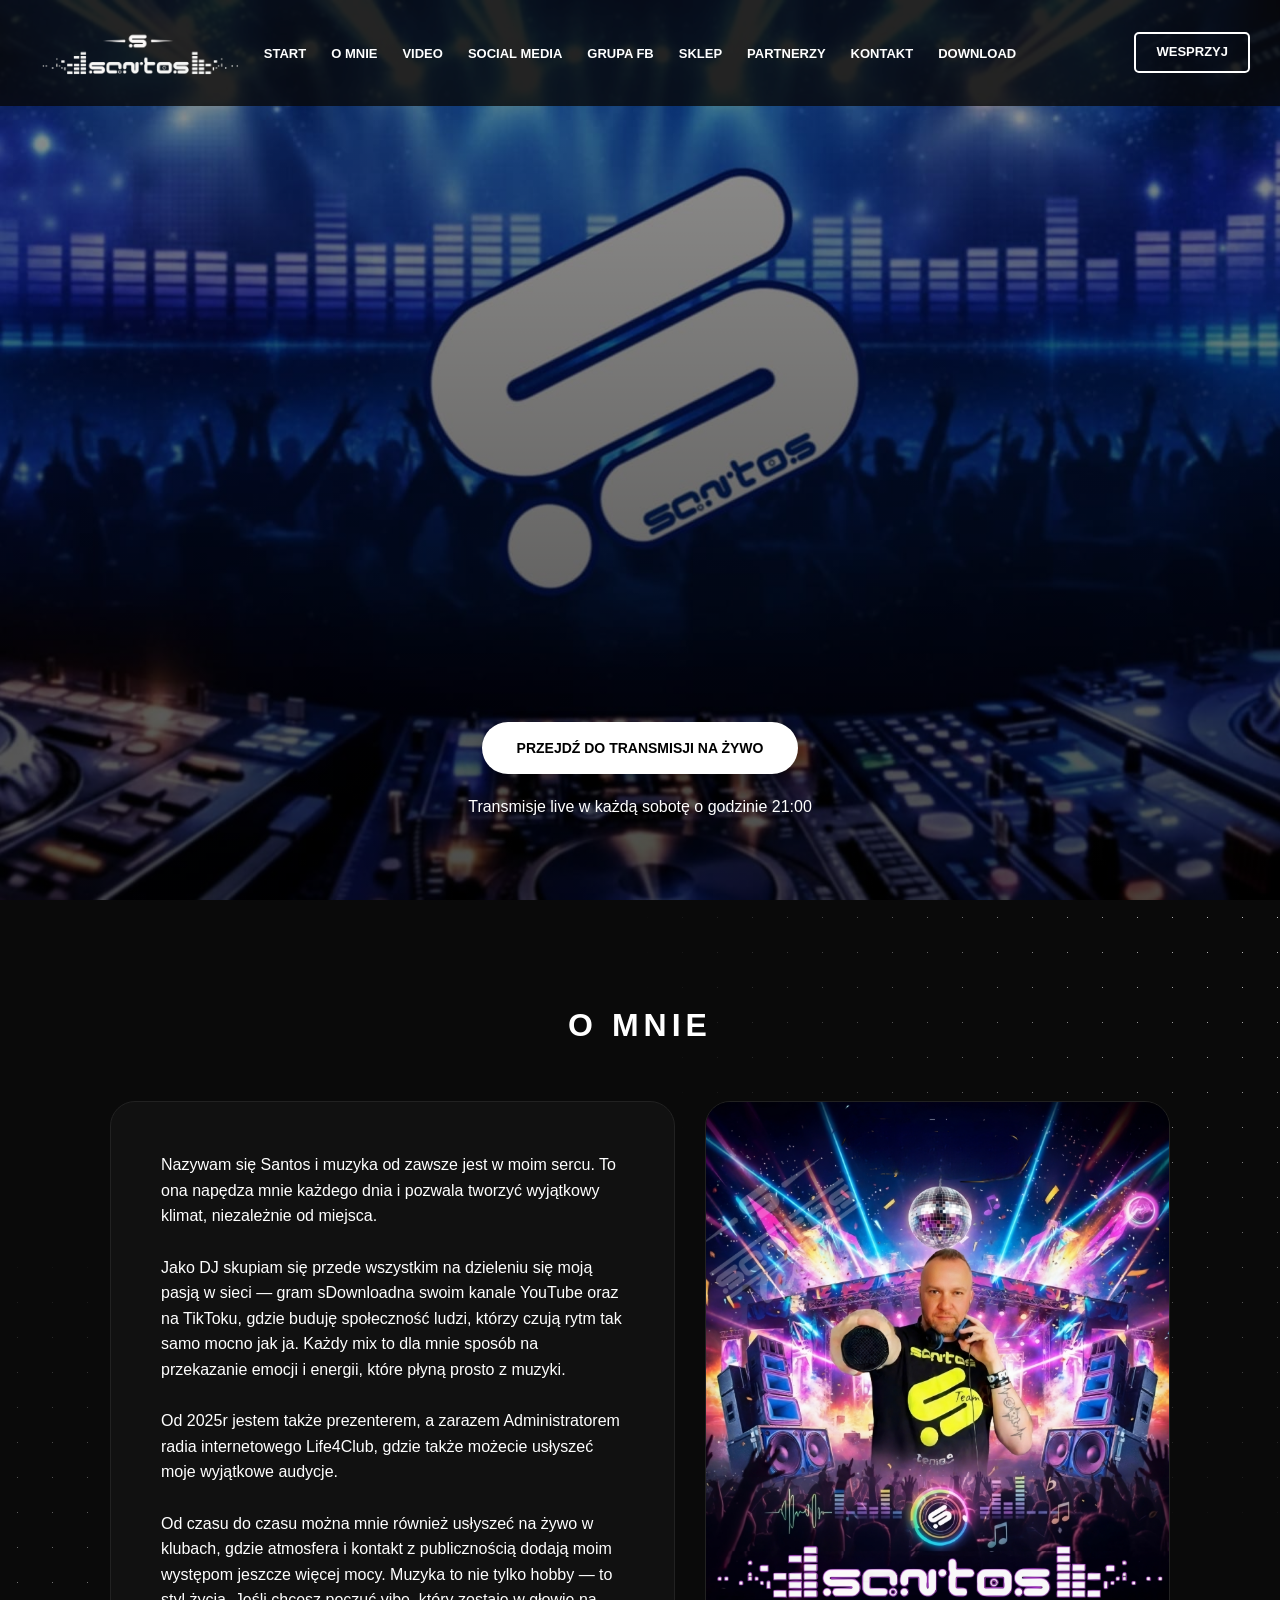
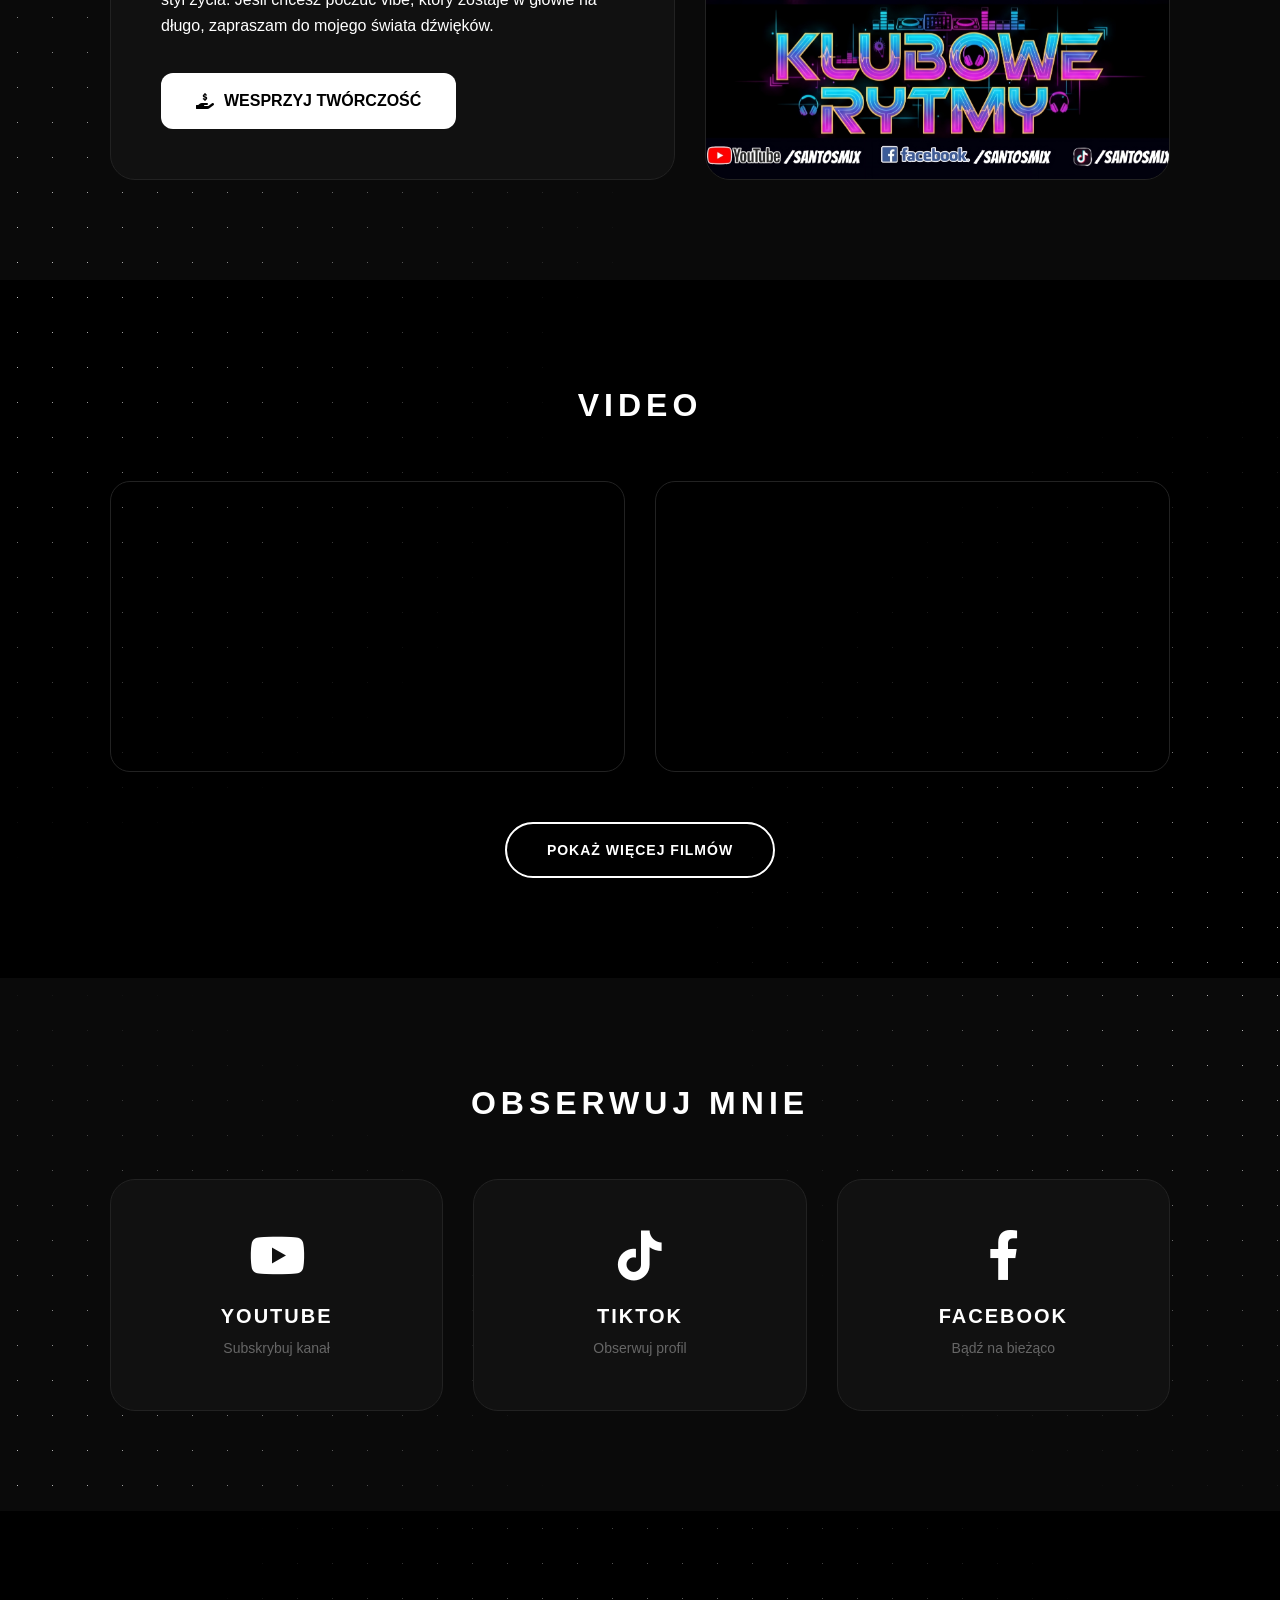
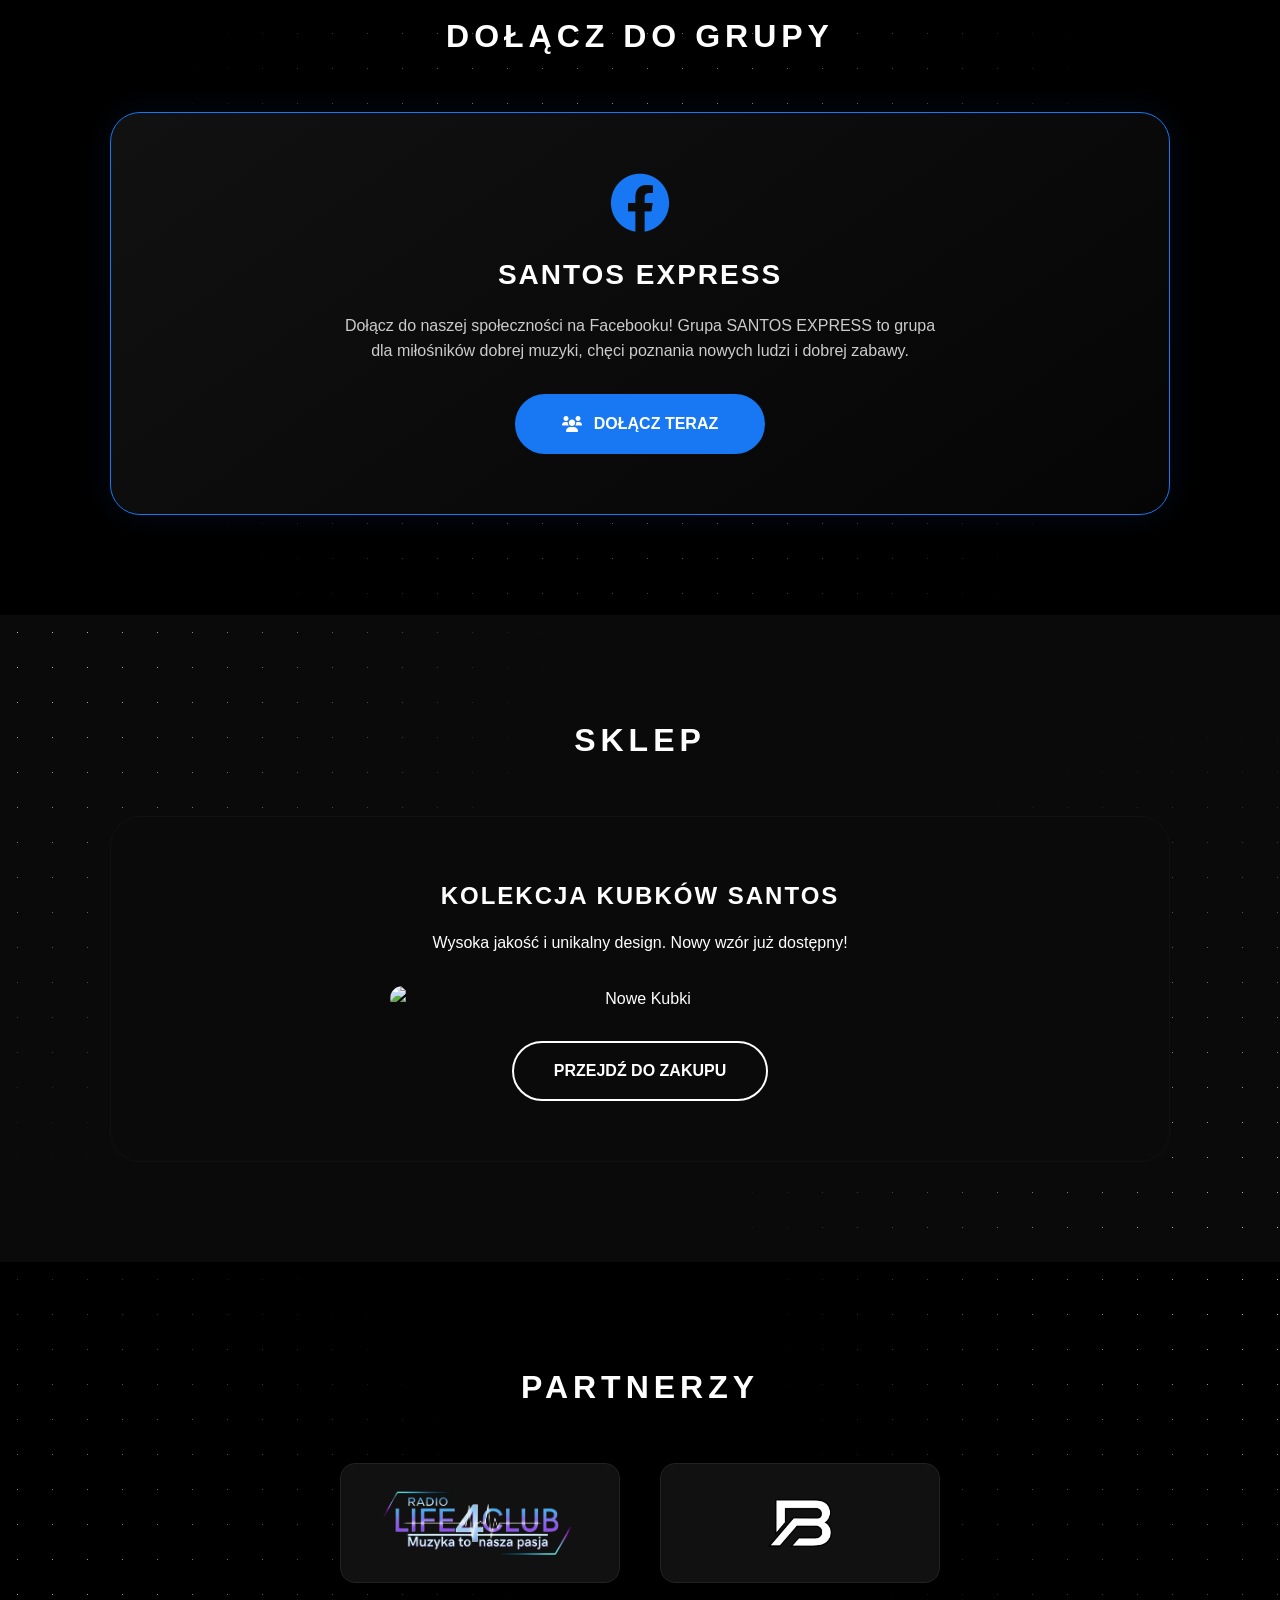
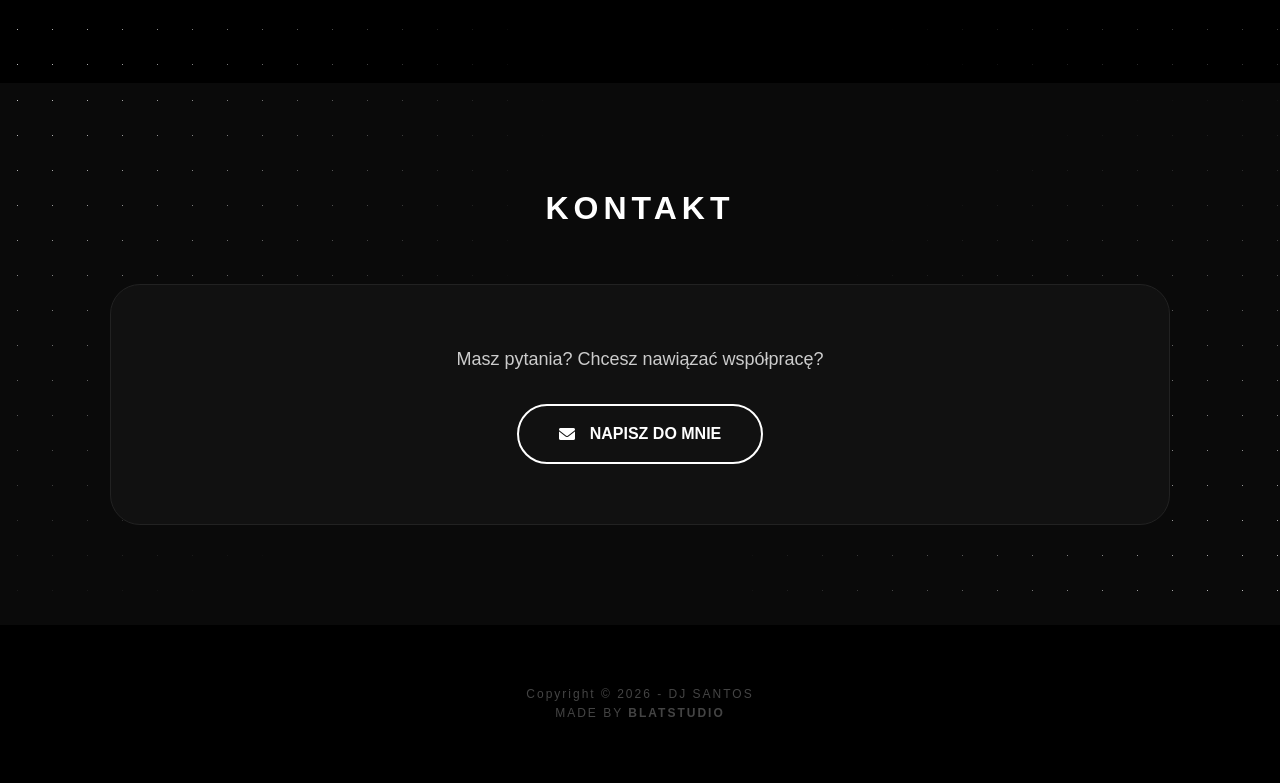
==== index.html @ 376c6290 "Add files via upload" ====
<!DOCTYPE html>
<html lang="pl">
<head>
    <meta charset="UTF-8">
    <meta name="viewport" content="width=device-width, initial-scale=1.0">
    <title>DJ Santos - Oficjalna Strona</title>
    <link rel="stylesheet" href="https://cdnjs.cloudflare.com/ajax/libs/font-awesome/6.0.0/css/all.min.css">
    <link rel="stylesheet" href="style.css">
    <link rel="icon" type="image/png" href="img/logoicon.png">
</head>
<body>

    <div id="preloader">
        <img src="img/logo.png" alt="Logo" class="loader-logo">
    </div>

    <nav>
        <div class="nav-container">
            <div class="nav-left">
                <a href="#hero"><img src="img/logo.png" alt="DJ Santos Logo" class="nav-logo"></a>
            </div>
            
            <button class="menu-toggle" aria-label="Otwórz menu">
                <i class="fa-solid fa-bars"></i>
            </button>

            <ul class="nav-links">
                <li class="mobile-only">
                    <img src="img/logo2.png" alt="DJ Santos Logo" class="mobile-menu-logo">
                </li>
                
                <li><a href="#hero">Start</a></li>
                <li><a href="#o-mnie">O mnie</a></li>
                <li><a href="#video">Video</a></li>
                <li><a href="#social-media">Social Media</a></li>
                <li><a href="#grupa-fb">Grupa FB</a></li>
                <li><a href="#sklep">Sklep</a></li>
                <li><a href="#partnerzy">Partnerzy</a></li>
                <li><a href="#kontakt">Kontakt</a></li>
                <li><a href="download.html">Download</a></li>
                
                <li class="mobile-only">
                    <a href="https://www.paymedia.pl/santos" class="btn-donate-nav" target="_blank">Wesprzyj</a>
                </li>
                
                <li class="mobile-only">
                    <a href="https://www.youtube.com/@santosmix/" target="_blank" class="btn-live-mobile">SPRAWDŹ YOUTUBE</a>
                </li>
            </ul>

            <div class="nav-right-desktop">
                <a href="https://www.paymedia.pl/santos" class="btn-donate-nav" target="_blank">Wesprzyj</a>
            </div>
        </div>
    </nav>

    <header id="hero" class="hero-section">
        <div class="hero-content-bottom">
            <a href="https://www.youtube.com/@santosmix/streams" target="_blank" class="btn-live-small">PRZEJDŹ DO TRANSMISJI NA ŻYWO</a>
            <p class="hero-desc-clean">Transmisje live w każdą sobotę o godzinie 21:00</p>
        </div>
    </header>

    <section id="o-mnie" class="about-section">
        <div class="container">
            <h2 class="section-title">O MNIE</h2>
            <div class="about-grid">
                <div class="about-box text-container">
                    <div class="text-content-wrapper">
                        <p>Nazywam się Santos i muzyka od zawsze jest w moim sercu. To ona napędza mnie każdego dnia i pozwala tworzyć wyjątkowy klimat, niezależnie od miejsca.
                            <br><br>Jako DJ skupiam się przede wszystkim na dzieleniu się moją pasją w sieci — gram sDownloadna swoim kanale YouTube oraz na TikToku, gdzie buduję społeczność ludzi, którzy czują rytm tak samo mocno jak ja. Każdy mix to dla mnie sposób na przekazanie emocji i energii, które płyną prosto z muzyki.
                            <br><br>Od 2025r jestem także prezenterem, a zarazem Administratorem radia internetowego Life4Club, gdzie także możecie usłyszeć moje wyjątkowe audycje.
                            <br><br>Od czasu do czasu można mnie również usłyszeć na żywo w klubach, gdzie atmosfera i kontakt z publicznością dodają moim występom jeszcze więcej mocy. Muzyka to nie tylko hobby — to styl życia. Jeśli chcesz poczuć vibe, który zostaje w głowie na długo, zapraszam do mojego świata dźwięków.
                        </p>
                        <a href="https://www.paymedia.pl/santos" class="btn-donate-box" target="_blank">
                            <i class="fa-solid fa-hand-holding-dollar"></i> WESPRZYJ TWÓRCZOŚĆ
                        </a>
                    </div>
                </div>
                <div class="about-box image-container">
                    <img src="img/about.png" alt="DJ Santos">
                </div>
            </div>
        </div>
    </section>

    <section id="video" class="video-section">
        <div class="container">
            <h2 class="section-title">VIDEO</h2>
            <div class="video-grid">
                <div class="video-item">
                    <iframe src="https://www.youtube.com/embed/goqX-ITgISw" frameborder="0" allowfullscreen></iframe>
                </div>
                <div class="video-item">
                    <iframe src="https://www.youtube.com/embed/kS9GQOLGQxw" frameborder="0" allowfullscreen></iframe>
                </div>
            </div>
            <div class="video-footer">
                <a href="https://www.youtube.com/@santosmix/videos" target="_blank" class="btn-more-videos">POKAŻ WIĘCEJ FILMÓW</a>
            </div>
        </div>
    </section>

    <section id="social-media" class="social-section">
        <div class="container">
            <h2 class="section-title">OBSERWUJ MNIE</h2>
            <div class="social-grid">
                <a href="https://www.youtube.com/@santosmix" target="_blank" class="social-card yt">
                    <i class="fa-brands fa-youtube"></i>
                    <span>YouTube</span>
                    <p>Subskrybuj kanał</p>
                </a>
                <a href="https://www.tiktok.com/@santosdj.official" target="_blank" class="social-card tt">
                    <i class="fa-brands fa-tiktok"></i>
                    <span>TikTok</span>
                    <p>Obserwuj profil</p>
                </a>
                <a href="https://www.facebook.com/share/17hiaj8Dox/" target="_blank" class="social-card fb">
                    <i class="fa-brands fa-facebook-f"></i>
                    <span>Facebook</span>
                    <p>Bądź na bieżąco</p>
                </a>
            </div>
        </div>
    </section>

    <section id="grupa-fb" class="group-section">
        <div class="container">
            <h2 class="section-title">DOŁĄCZ DO GRUPY</h2>
            <div class="group-box">
                <div class="group-content">
                    <i class="fa-brands fa-facebook group-icon"></i>
                    <h3>SANTOS EXPRESS</h3>
                    <p>Dołącz do naszej społeczności na Facebooku! Grupa SANTOS EXPRESS to grupa dla miłośników dobrej muzyki, chęci poznania nowych ludzi i dobrej zabawy.</p>
                    <a href="https://www.facebook.com/share/g/18NwvXYmex/" target="_blank" class="btn-group">
                        <i class="fa-solid fa-users"></i> DOŁĄCZ TERAZ
                    </a>
                </div>
            </div>
        </div>
    </section>

    <section id="sklep" class="shop-section">
        <div class="container">
            <h2 class="section-title">SKLEP</h2>
            <div class="shop-content">
                <div class="shop-header">
                    <h3>KOLEKCJA KUBKÓW SANTOS</h3>
                    <p>Wysoka jakość i unikalny design. Nowy wzór już dostępny!</p>
                </div>
                <img src="img/kubki.png" alt="Nowe Kubki" class="shop-img">
                <div class="shop-footer">
                    <a href="https://www.olx.pl/d/oferta/porcelanowy-kubek-santos-CID628-ID19rvcB.html" class="btn-buy" target="_blank">PRZEJDŹ DO ZAKUPU</a>
                </div>
            </div>
        </div>
    </section>

    <section id="partnerzy" class="partners-section">
        <div class="container">
            <h2 class="section-title">PARTNERZY</h2>
            <div class="partners-grid">
                <a href="https://life4club.pl" target="_blank" class="partner-item">
                    <img src="img/life4club.png" alt="Life4Club Logo" class="partner-img">
                </a>
                <a href="https://www.blatmc.pl" target="_blank" class="partner-item">
                    <img src="img/blatmc.png" alt="BLATMC.PL Logo" class="partner-img">
                </a>
            </div>
        </div>
    </section>

    <section id="kontakt" class="contact-section">
        <div class="container">
            <h2 class="section-title">KONTAKT</h2>
            <div class="contact-box">
                <p>Masz pytania? Chcesz nawiązać współpracę?</p>
                <a href="mailto:djsantosmixofficial@gmail.com" target="_blank" class="btn-email">
                    <i class="fa-solid fa-envelope"></i> NAPISZ DO MNIE
                </a>
            </div>
        </div>
    </section>

    <footer>
        <p>Copyright &copy; 2026 - DJ SANTOS</p>
        <p>MADE BY <a href="https://blatstudio.pl/" target="_blank" class="footer-link"><span class="part-blat">BLAT</span><span class="part-studio">STUDIO</span></a></p>
    </footer>

    <script src="script.js"></script>
</body>
</html>
---- style.css ----
* {
    margin: 0;
    padding: 0;
    box-sizing: border-box;
}

body {
    font-family: 'Arial', sans-serif;
    background-color: #000000;
    color: #ffffff;
    line-height: 1.6;
    scroll-behavior: smooth;
    overflow-x: hidden;
}

#preloader {
    position: fixed;
    top: 0;
    left: 0;
    width: 100%;
    height: 100vh;
    background-color: #000;
    display: flex;
    justify-content: center;
    align-items: center;
    z-index: 9999;
    transition: opacity 0.5s ease, visibility 0.5s ease;
}

.loader-logo {
    width: 250px;
    animation: pulse 2s infinite ease-in-out;
}

@keyframes pulse {
    0% { transform: scale(0.9); opacity: 0.7; }
    50% { transform: scale(1); opacity: 1; }
    100% { transform: scale(0.9); opacity: 0.7; }
}

nav {
    position: fixed;
    top: 0;
    width: 100%;
    background: rgba(8, 8, 8, 0.8); 
    padding: 25px 0; 
    z-index: 1000;
    border-bottom: 1px solid rgba(255, 255, 255, 0);
    backdrop-filter: blur(0px);
    transition: all 0.4s ease;
}

nav.nav-scrolled {
    background: rgba(0, 0, 0, 0.8); 
    padding: 15px 0; 
    border-bottom: 1px solid rgba(255, 255, 255, 0.1);
    backdrop-filter: blur(10px);
}

.nav-container {
    max-width: 1300px;
    margin: 0 auto;
    display: grid;
    grid-template-columns: 1fr auto 1fr;
    align-items: center;
    padding: 0 30px;
}

.nav-logo { 
    height: 55px; 
    transition: transform 0.3s ease, opacity 0.3s ease;
    display: block;
}

.nav-logo:hover { 
    transform: scale(1.1); 
}

.menu-toggle {
    display: none;
    background: none;
    border: none;
    color: #fff;
    font-size: 28px;
    cursor: pointer;
}

.nav-links {
    display: flex;
    list-style: none;
    gap: 25px;
    align-items: center;
    justify-content: center;
}

.nav-right-desktop {
    display: flex;
    justify-content: flex-end;
}

.nav-links li a {
    color: #fff;
    text-decoration: none;
    font-weight: bold;
    text-transform: uppercase;
    font-size: 13px;
    position: relative;
    padding: 5px 0;
    transition: color 0.3s ease;
}

.nav-links li a::after {
    content: '';
    position: absolute;
    width: 0;
    height: 2px;
    bottom: 0;
    left: 0;
    background-color: #fff;
    transition: width 0.3s ease;
}

.nav-links li a:hover { color: #aaa; }
.nav-links li a:hover::after { width: 100%; }

.btn-donate-nav {
    border: 2px solid #fff;
    padding: 8px 20px !important;
    border-radius: 5px;
    text-decoration: none;
    color: #fff;
    font-weight: bold;
    font-size: 13px;
    text-transform: uppercase;
    transition: all 0.3s ease !important;
}

.btn-donate-nav:hover {
    background: #fff;
    color: #000 !important;
    box-shadow: 0 0 15px rgba(255, 255, 255, 0.5);
}

.mobile-only {
    display: none;
}

.hero-section {
    height: 100vh;
    background: linear-gradient(rgba(0,0,0,0.4), rgba(0,0,0,0.7)), url('img/background.png') no-repeat center center/cover;
    display: flex;
    flex-direction: column;
    justify-content: flex-end; 
    align-items: center;
    text-align: center;
    padding-bottom: 80px; 
}

.btn-live-small {
    display: inline-block;
    padding: 15px 35px; 
    background: #fff;
    color: #000;
    text-decoration: none;
    font-weight: 900;
    border-radius: 50px;
    font-size: 14px;
    transition: all 0.4s cubic-bezier(0.175, 0.885, 0.32, 1.275);
    margin-bottom: 20px;
    box-shadow: 0 10px 20px rgba(0,0,0,0.3);
}

.btn-live-small:hover { 
    transform: scale(1.1) translateY(-5px);
    box-shadow: 0 15px 30px rgba(255,255,255,0.2);
}

.container { 
    max-width: 1100px; 
    margin: 0 auto; 
    padding: 100px 20px;
    position: relative;
    z-index: 2;
}

.section-title {
    text-align: center;
    font-size: 32px;
    margin-bottom: 50px;
    letter-spacing: 5px;
    font-weight: 900;
    text-transform: uppercase;
}

section {
    position: relative;
    overflow: hidden;
}

.about-section, .contact-section, .shop-section, .social-section { background-color: #0a0a0a; }
.video-section, .partners-section, .group-section { background-color: #000; }

.about-section::before, 
.video-section::before, 
.partners-section::before, 
.shop-section::before, 
.social-section::before, 
.group-section::before,
.contact-section::before {
    content: "";
    position: absolute;
    top: 0; left: 0; right: 0; bottom: 0;
    pointer-events: none;
    background-image: radial-gradient(rgba(255, 255, 255, 0.8) 0.5px, transparent 0.5px);
    background-size: 35px 35px; 
    z-index: 1;
}

.about-section::before, 
.partners-section::before, 
.social-section::before {
    -webkit-mask-image: 
        radial-gradient(circle at top right, black, transparent 40%),
        radial-gradient(circle at bottom left, black, transparent 40%);
    mask-image: 
        radial-gradient(circle at top right, black, transparent 40%),
        radial-gradient(circle at bottom left, black, transparent 40%);
}

.video-section::before, 
.shop-section::before, 
.contact-section::before {
    -webkit-mask-image: 
        radial-gradient(circle at top left, black, transparent 40%),
        radial-gradient(circle at bottom right, black, transparent 40%);
    mask-image: 
        radial-gradient(circle at top left, black, transparent 40%),
        radial-gradient(circle at bottom right, black, transparent 40%);
}

.group-section::before {
    -webkit-mask-image: radial-gradient(circle at center, black, transparent 70%);
    mask-image: radial-gradient(circle at center, black, transparent 70%);
}

.about-grid { display: flex; gap: 30px; }
.about-box { flex: 1; border-radius: 25px; overflow: hidden; border: 1px solid #222; transition: all 0.5s ease; position: relative; z-index: 3; }
.text-container { background: #111; display: flex; flex-direction: column; justify-content: center; padding: 50px; }

.text-content-wrapper { 
    display: flex; 
    flex-direction: column; 
    align-items: flex-start; 
    gap: 35px; 
    text-align: left; 
}

.text-container:hover { background: #fff; transform: translateY(-10px); }
.text-container:hover p { color: #000; }

.btn-donate-box {
    display: flex; align-items: center; gap: 10px; padding: 15px 35px;
    background: #fff; color: #000; text-decoration: none; font-weight: bold;
    border-radius: 12px; transition: all 0.4s ease;
}

.text-container:hover .btn-donate-box { background: #000; color: #fff; }
.image-container img { width: 100%; height: 100%; object-fit: cover; transition: transform 0.6s ease; }
.image-container:hover img { transform: scale(1.05); }

.video-grid { display: grid; grid-template-columns: 1fr 1fr; gap: 30px; }
.video-item { border-radius: 20px; overflow: hidden; border: 1px solid #222; transition: transform 0.4s ease; }
.video-item:hover { transform: scale(1.02); }
.video-item iframe { width: 100%; aspect-ratio: 16/9; display: block; }

.video-footer {
    text-align: center;
    margin-top: 50px;
}

.btn-more-videos {
    display: inline-block;
    background: transparent;
    color: #fff;
    border: 2px solid #fff;
    padding: 15px 40px;
    text-decoration: none;
    font-weight: bold;
    border-radius: 50px;
    transition: all 0.3s ease;
    text-transform: uppercase;
    font-size: 14px;
    letter-spacing: 1px;
}

.btn-more-videos:hover {
    background: #fff;
    color: #000;
    transform: scale(1.05);
}

.partners-grid { display: flex; justify-content: center; align-items: center; gap: 40px; flex-wrap: wrap; }
.partner-item { 
    width: 280px; 
    height: 120px; 
    display: flex; 
    justify-content: center; 
    align-items: center; 
    background: #111; 
    border-radius: 15px; 
    border: 1px solid #222; 
    padding: 20px; 
    transition: all 0.3s ease; 
    text-decoration: none;
}
.partner-item:hover { transform: translateY(-5px); border-color: #fff; background: #1a1a1a; }
.partner-img { max-width: 100%; max-height: 100%; object-fit: contain; }

.shop-content { display: flex; flex-direction: column; align-items: center; background: #0a0a0a; padding: 60px; border-radius: 30px; border: 1px solid #111; text-align: center; }
.shop-header h3 { font-size: 24px; margin-bottom: 15px; letter-spacing: 2px; }
.shop-img { max-width: 500px; width: 100%; border-radius: 20px; margin: 30px 0; transition: transform 0.5s ease; }
.shop-img:hover { transform: scale(1.03); }

.btn-buy { 
    display: inline-flex;
    align-items: center;
    background: transparent; 
    color: #fff; 
    border: 2px solid #fff; 
    padding: 15px 40px; 
    text-decoration: none; 
    font-weight: bold; 
    border-radius: 50px; 
    transition: all 0.3s ease; 
}

.btn-buy:hover { 
    background: #fff; 
    color: #000; 
    transform: scale(1.1); 
}

.social-grid {
    display: grid;
    grid-template-columns: repeat(3, 1fr);
    gap: 30px;
}

.social-card {
    background: #111;
    border: 1px solid #222;
    padding: 50px 30px;
    border-radius: 25px;
    text-align: center;
    text-decoration: none;
    transition: all 0.4s cubic-bezier(0.175, 0.885, 0.32, 1.275);
    display: flex;
    flex-direction: column;
    align-items: center;
}

.social-card i {
    font-size: 50px;
    color: #fff;
    margin-bottom: 20px;
    transition: transform 0.3s ease;
}

.social-card span {
    display: block;
    font-size: 20px;
    font-weight: bold;
    color: #fff;
    letter-spacing: 2px;
    text-transform: uppercase;
}

.social-card p {
    color: #666;
    font-size: 14px;
    margin-top: 5px;
}

.social-card:hover {
    transform: translateY(-15px);
    background: #1a1a1a;
    border-color: #444;
}

.social-card:hover i { transform: scale(1.2); }
.social-card.yt:hover i { color: #FF0000; text-shadow: 0 0 20px rgba(255, 0, 0, 0.4); }
.social-card.tt:hover i { color: #ff0050; text-shadow: 0 0 20px rgba(255, 0, 80, 0.4); }
.social-card.fb:hover i { color: #1877F2; text-shadow: 0 0 20px rgba(24, 119, 242, 0.4); }

.group-box {
    text-align: center;
    background: linear-gradient(145deg, #111111, #050505);
    padding: 60px 40px;
    border-radius: 30px;
    border: 1px solid #1877F2;
    box-shadow: 0 0 30px rgba(24, 119, 242, 0.1);
    transition: transform 0.4s ease;
    position: relative;
    z-index: 3;
}

.group-box:hover {
    transform: translateY(-5px);
    box-shadow: 0 0 40px rgba(24, 119, 242, 0.2);
}

.group-icon {
    font-size: 60px;
    color: #1877F2;
    margin-bottom: 20px;
}

.group-content h3 {
    font-size: 28px;
    margin-bottom: 15px;
    letter-spacing: 2px;
}

.group-content p {
    max-width: 600px;
    margin: 0 auto 30px auto;
    color: #ccc;
}

.btn-group {
    display: inline-flex;
    align-items: center;
    gap: 12px;
    background: #1877F2;
    color: #fff;
    padding: 15px 45px;
    text-decoration: none;
    font-weight: bold;
    border-radius: 50px;
    transition: all 0.3s ease;
    border: 2px solid #1877F2;
}

.btn-group:hover {
    background: transparent;
    color: #1877F2;
    transform: scale(1.05);
}

.contact-box { text-align: center; background: #111; padding: 60px; border-radius: 30px; border: 1px solid #222; }
.contact-box p { margin-bottom: 30px; font-size: 18px; color: #ccc; }
.btn-email { display: inline-flex; align-items: center; gap: 15px; background: transparent; color: #fff; border: 2px solid #fff; padding: 15px 40px; text-decoration: none; font-weight: bold; border-radius: 50px; transition: all 0.3s ease; }
.btn-email:hover { background: #fff; color: #000; transform: scale(1.1); }

footer { text-align: center; padding: 60px; color: #444; font-size: 12px; letter-spacing: 2px; }

.footer-link {
    text-decoration: none;
    color: inherit;
    transition: all 0.3s ease;
    font-weight: bold;
}

.footer-link .part-blat, 
.footer-link .part-studio {
    transition: color 0.3s ease;
}

.footer-link:hover .part-blat {
    color: #ffffff;
}

.footer-link:hover .part-studio {
    color: #ff0000;
}

@media (max-width: 850px) {
    nav { 
        background: rgba(0, 0, 0, 0.95) !important; 
        padding: 15px 0 !important;
    }

    .nav-container { 
        display: flex;
        justify-content: space-between; 
        padding: 0 20px;
    }
    
    .nav-right-desktop {
        display: none;
    }

    .nav-logo { 
        height: 60px; 
        position: relative;
        z-index: 1002;
    }

    .menu-toggle { 
        display: block; 
        position: relative;
        z-index: 1002;
    }

    .mobile-only {
        display: flex;
        flex-direction: column;
        align-items: center;
    }

    .nav-links {
        position: fixed;
        top: 0;
        left: 0;
        width: 100vw;
        height: 100vh;
        background: rgba(10, 10, 10, 0.85);
        backdrop-filter: blur(15px);
        -webkit-backdrop-filter: blur(15px);
        flex-direction: column;
        justify-content: center;
        align-items: center;
        gap: 20px;
        z-index: 1001;
        opacity: 0;
        visibility: hidden;
        transition: opacity 0.4s ease, visibility 0.4s ease;
        display: flex;
    }

    .nav-links.active {
        opacity: 1;
        visibility: visible;
    }

    .mobile-menu-logo {
        height: 90px;
        margin-bottom: 20px;
        filter: drop-shadow(0px 0px 10px rgba(255,255,255,0.2));
    }

    .nav-links li a { 
        font-size: 20px; 
        text-transform: none; 
        font-weight: 700;
        letter-spacing: 1px;
    }

    .nav-links li a::after {
        display: none;
    }

    .btn-donate-nav {
        border: 2px solid #fff;
        padding: 12px 30px !important;
        border-radius: 50px;
        margin-top: 10px;
    }

    .btn-live-mobile {
        display: inline-block;
        border: 2px solid #d10000;
        color: #d10000 !important;
        padding: 12px 30px !important;
        border-radius: 50px;
        font-size: 14px !important;
        text-transform: uppercase !important;
        font-weight: normal !important;
        letter-spacing: 1px;
        transition: all 0.3s ease;
        text-decoration: none;
    }

    .btn-live-mobile:hover {
        background: #d10000;
        color: #ffffff !important;
    }
    
    .about-grid, .video-grid, .social-grid { 
        display: flex; 
        flex-direction: column; 
    }
    
    .about-box, .video-item, .social-card { 
        margin-bottom: 20px; 
        width: 100%;
    }

    .btn-more-videos, .btn-buy, .btn-email, .btn-group {
        padding: 18px 45px;
        font-size: 16px;
        width: 100%;
        max-width: 320px;
        margin: 10px auto;
        display: flex;
        justify-content: center;
    }
}
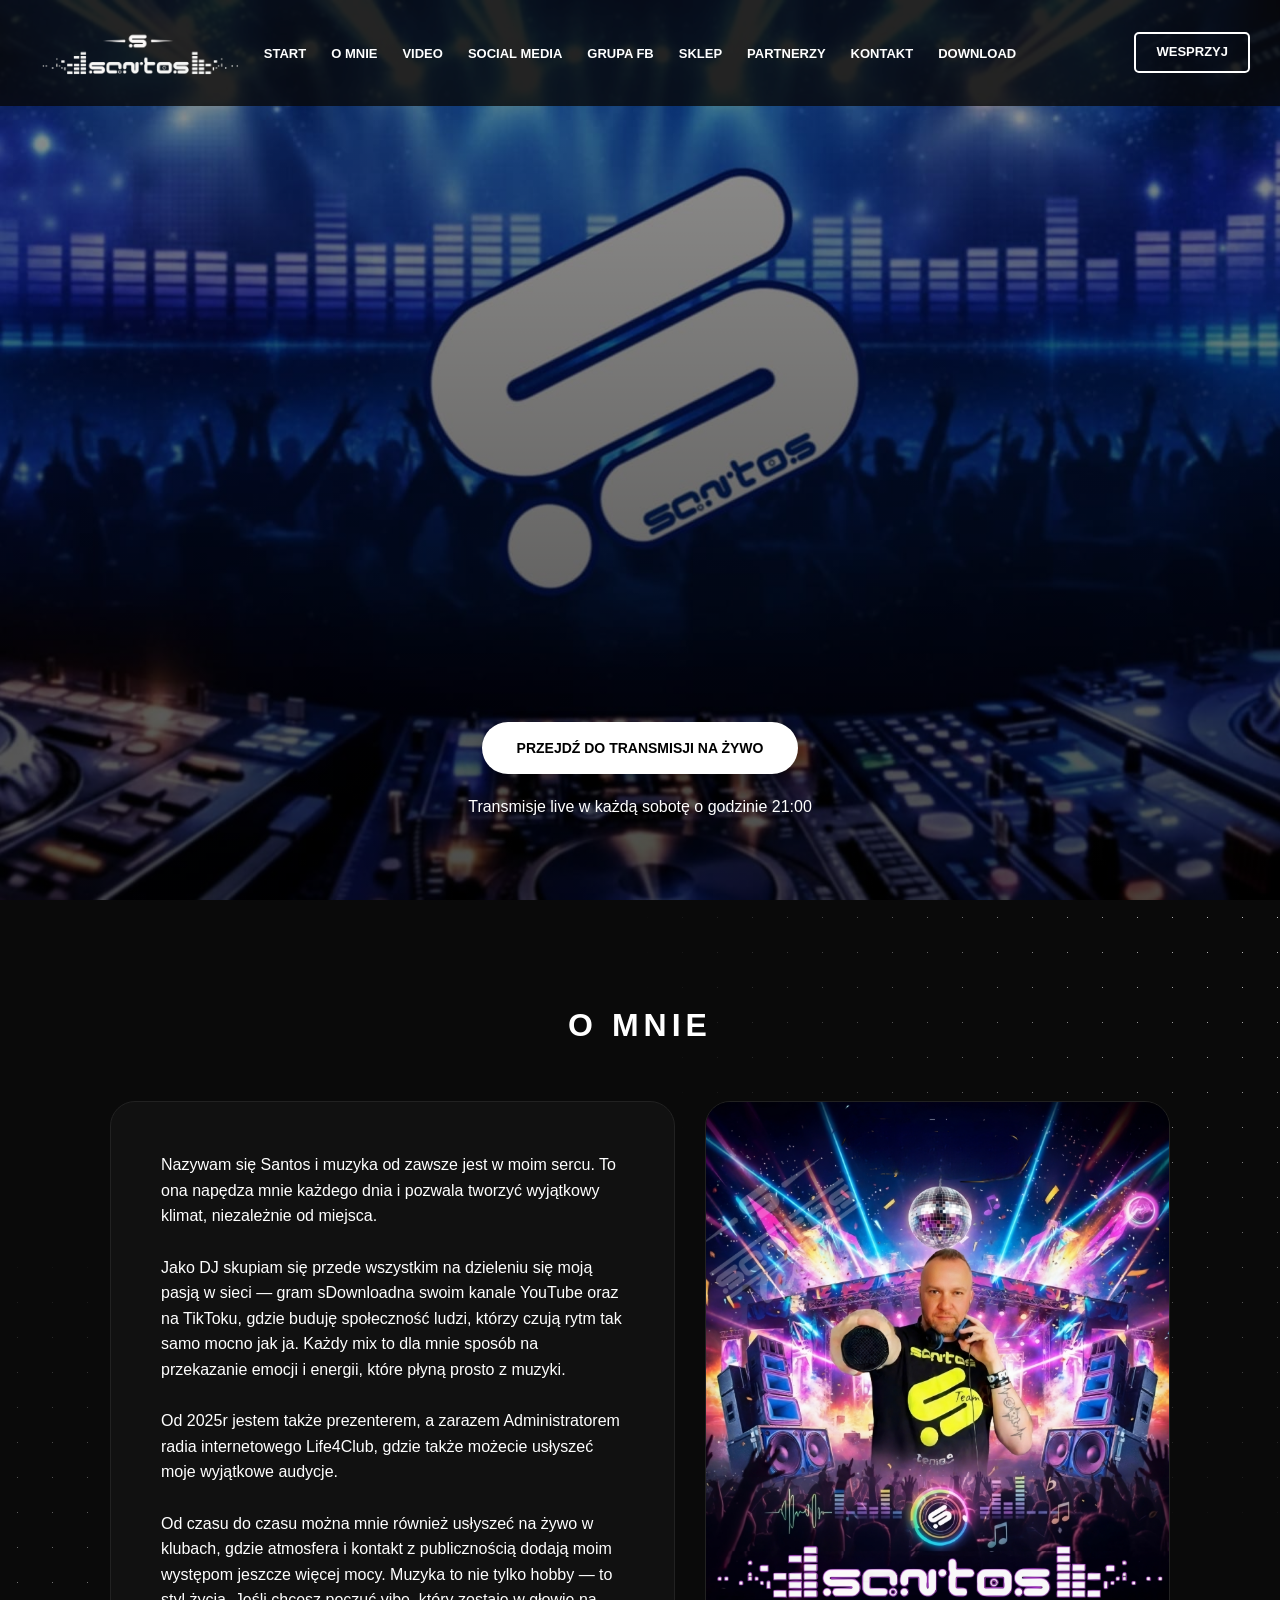
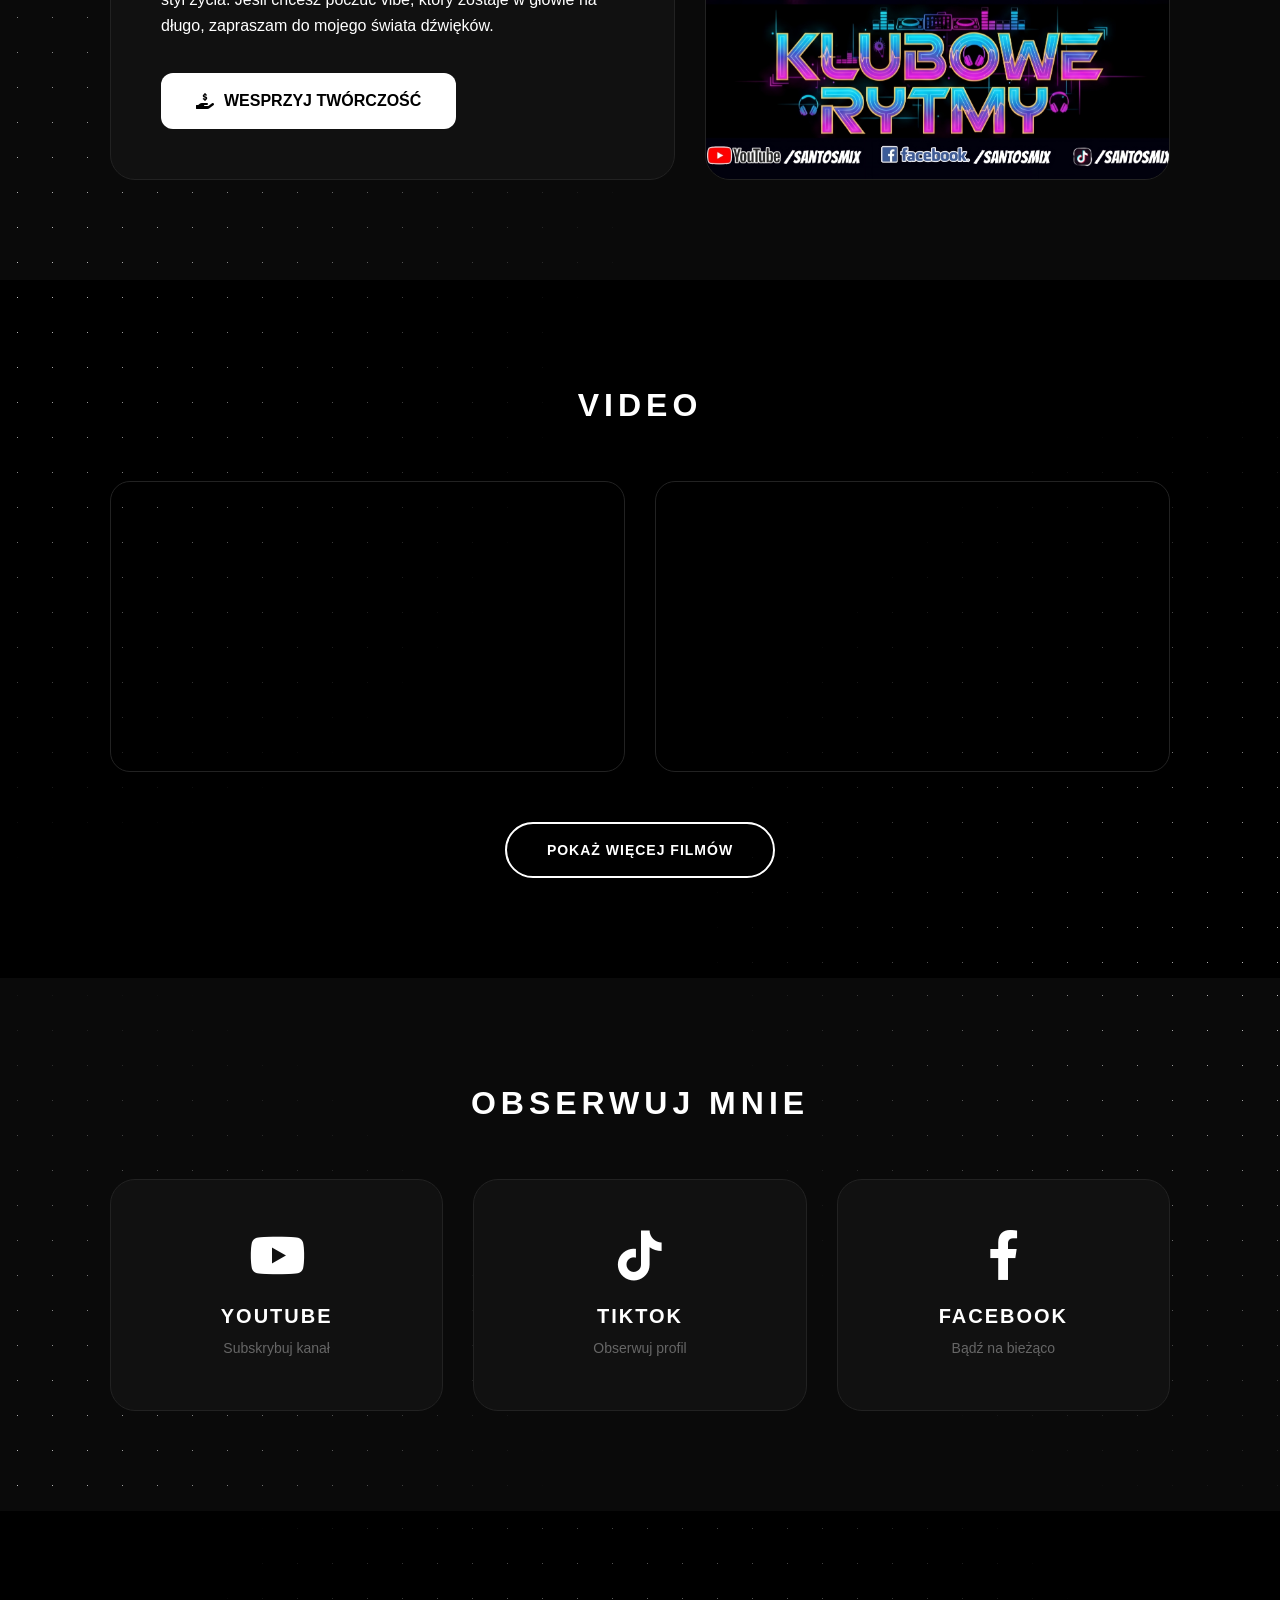
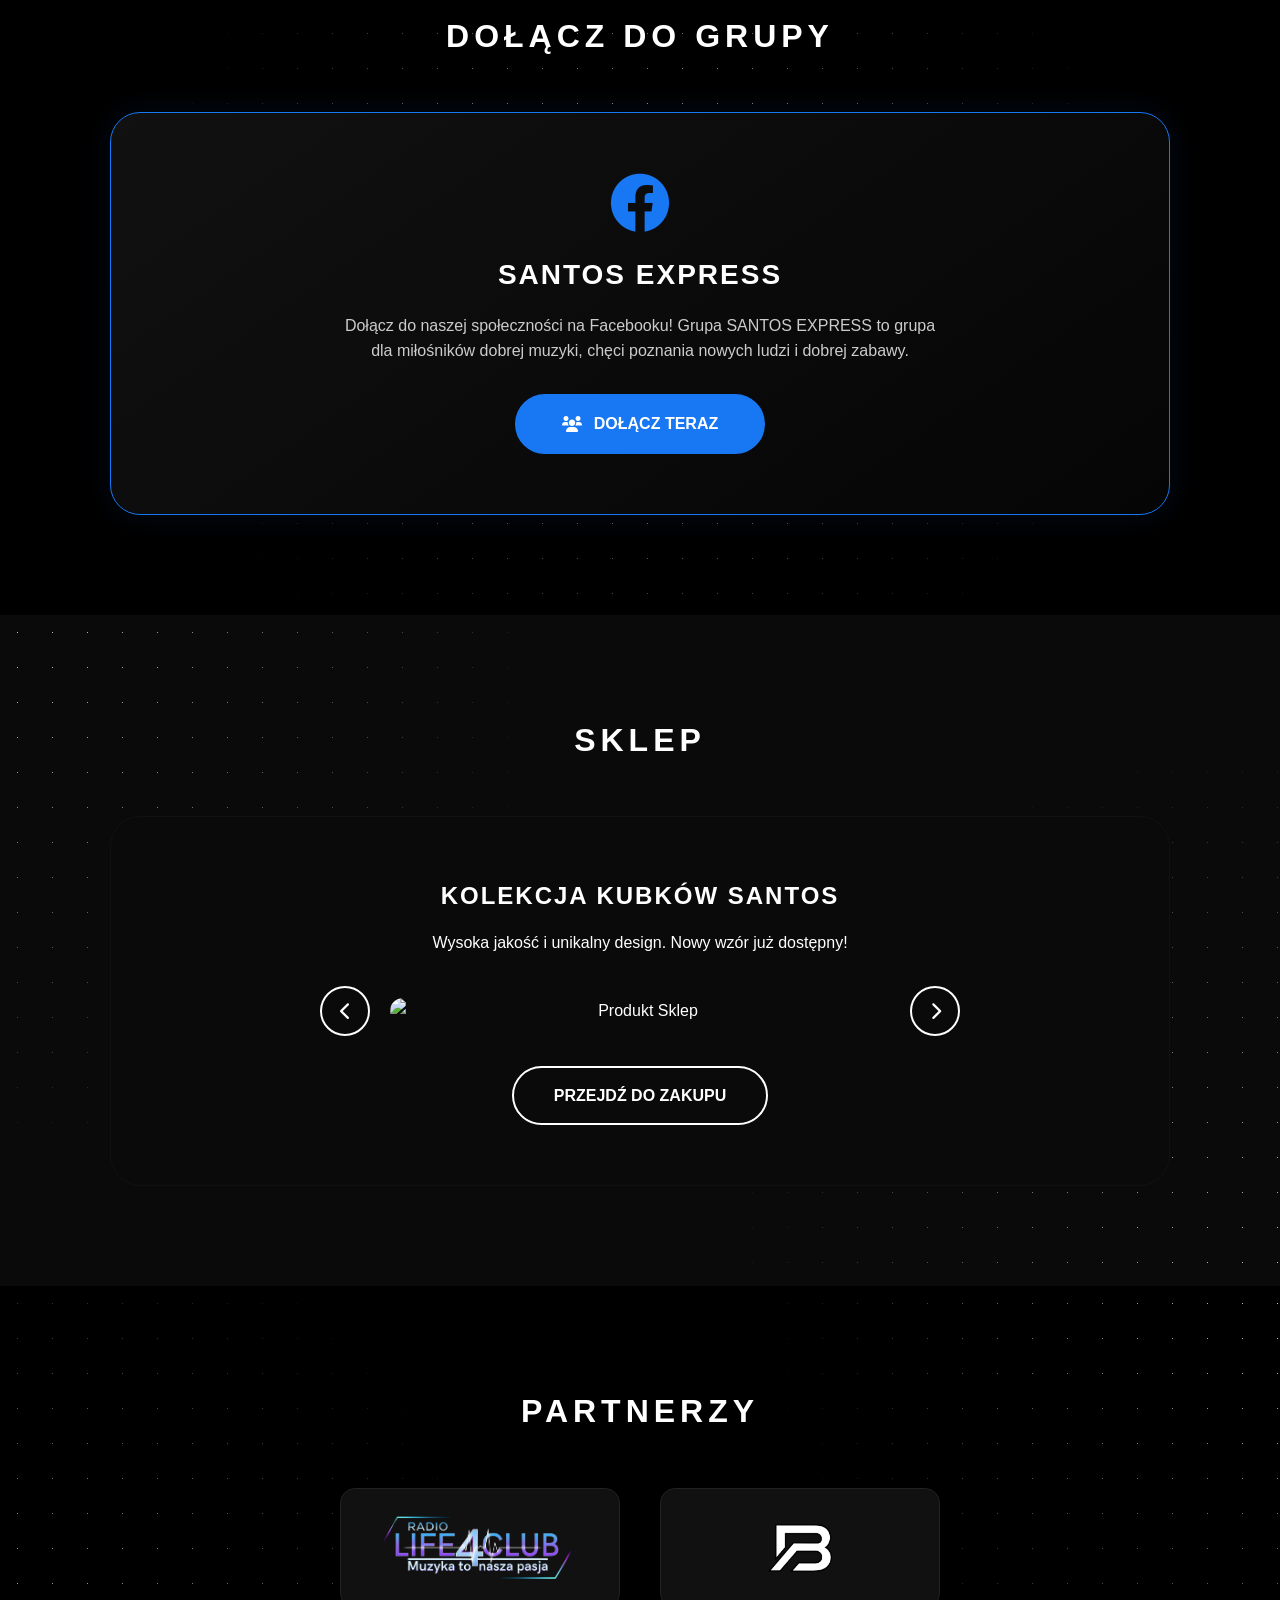
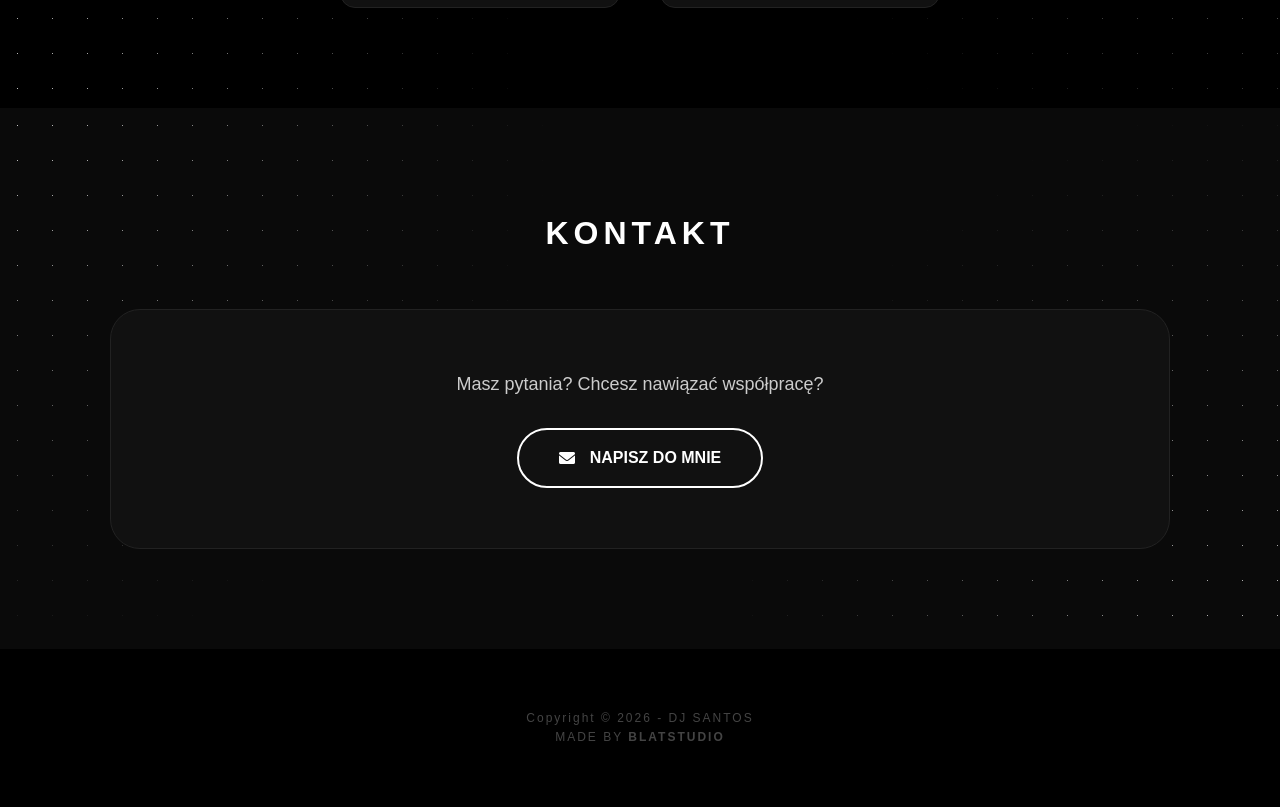
==== commit 1a604f90: "Add files via upload" ====
--- a/index.html
+++ b/index.html
@@ -145,12 +145,26 @@
             <h2 class="section-title">SKLEP</h2>
             <div class="shop-content">
                 <div class="shop-header">
-                    <h3>KOLEKCJA KUBKÓW SANTOS</h3>
-                    <p>Wysoka jakość i unikalny design. Nowy wzór już dostępny!</p>
-                </div>
-                <img src="img/kubki.png" alt="Nowe Kubki" class="shop-img">
+                    <h3 id="product-title">KOLEKCJA KUBKÓW SANTOS</h3>
+                    <p id="product-desc">Wysoka jakość i unikalny design. Nowy wzór już dostępny!</p>
+                </div>
+                
+                <div class="shop-slider">
+                    <button class="slider-btn prev" id="prev-prod" aria-label="Poprzedni produkt">
+                        <i class="fa-solid fa-chevron-left"></i>
+                    </button>
+                    
+                    <div class="slider-image-container">
+                        <img src="img/kubki.png" alt="Produkt Sklep" class="shop-img" id="shop-img">
+                    </div>
+
+                    <button class="slider-btn next" id="next-prod" aria-label="Następny produkt">
+                        <i class="fa-solid fa-chevron-right"></i>
+                    </button>
+                </div>
+
                 <div class="shop-footer">
-                    <a href="https://www.olx.pl/d/oferta/porcelanowy-kubek-santos-CID628-ID19rvcB.html" class="btn-buy" target="_blank">PRZEJDŹ DO ZAKUPU</a>
+                    <a href="https://www.olx.pl/d/oferta/porcelanowy-kubek-santos-CID628-ID19rvcB.html" class="btn-buy" id="shop-buy-btn" target="_blank">PRZEJDŹ DO ZAKUPU</a>
                 </div>
             </div>
         </div>
--- a/style.css
+++ b/style.css
@@ -316,10 +316,65 @@
 .partner-item:hover { transform: translateY(-5px); border-color: #fff; background: #1a1a1a; }
 .partner-img { max-width: 100%; max-height: 100%; object-fit: contain; }
 
-.shop-content { display: flex; flex-direction: column; align-items: center; background: #0a0a0a; padding: 60px; border-radius: 30px; border: 1px solid #111; text-align: center; }
+.shop-content { 
+    display: flex; 
+    flex-direction: column; 
+    align-items: center; 
+    background: #0a0a0a; 
+    padding: 60px; 
+    border-radius: 30px; 
+    border: 1px solid #111; 
+    text-align: center; 
+    position: relative;
+    z-index: 3;
+}
+
+.shop-slider {
+    display: flex;
+    align-items: center;
+    justify-content: center;
+    gap: 20px;
+    width: 100%;
+    margin: 30px 0;
+}
+
+.slider-image-container {
+    max-width: 500px;
+    width: 100%;
+    overflow: hidden;
+    border-radius: 20px;
+}
+
+.shop-img { 
+    width: 100%; 
+    display: block;
+    transition: transform 0.5s ease, opacity 0.3s ease; 
+}
+
+.shop-img:hover { transform: scale(1.03); }
+
+.slider-btn {
+    background: transparent;
+    border: 2px solid #fff;
+    color: #fff;
+    width: 50px;
+    height: 50px;
+    border-radius: 50%;
+    cursor: pointer;
+    display: flex;
+    align-items: center;
+    justify-content: center;
+    transition: all 0.3s ease;
+    font-size: 18px;
+    flex-shrink: 0;
+}
+
+.slider-btn:hover {
+    background: #fff;
+    color: #000;
+}
+
 .shop-header h3 { font-size: 24px; margin-bottom: 15px; letter-spacing: 2px; }
-.shop-img { max-width: 500px; width: 100%; border-radius: 20px; margin: 30px 0; transition: transform 0.5s ease; }
-.shop-img:hover { transform: scale(1.03); }
 
 .btn-buy { 
     display: inline-flex;
@@ -595,4 +650,13 @@
         display: flex;
         justify-content: center;
     }
+
+    .shop-slider {
+        gap: 10px;
+    }
+
+    .slider-btn {
+        width: 40px;
+        height: 40px;
+    }
 }
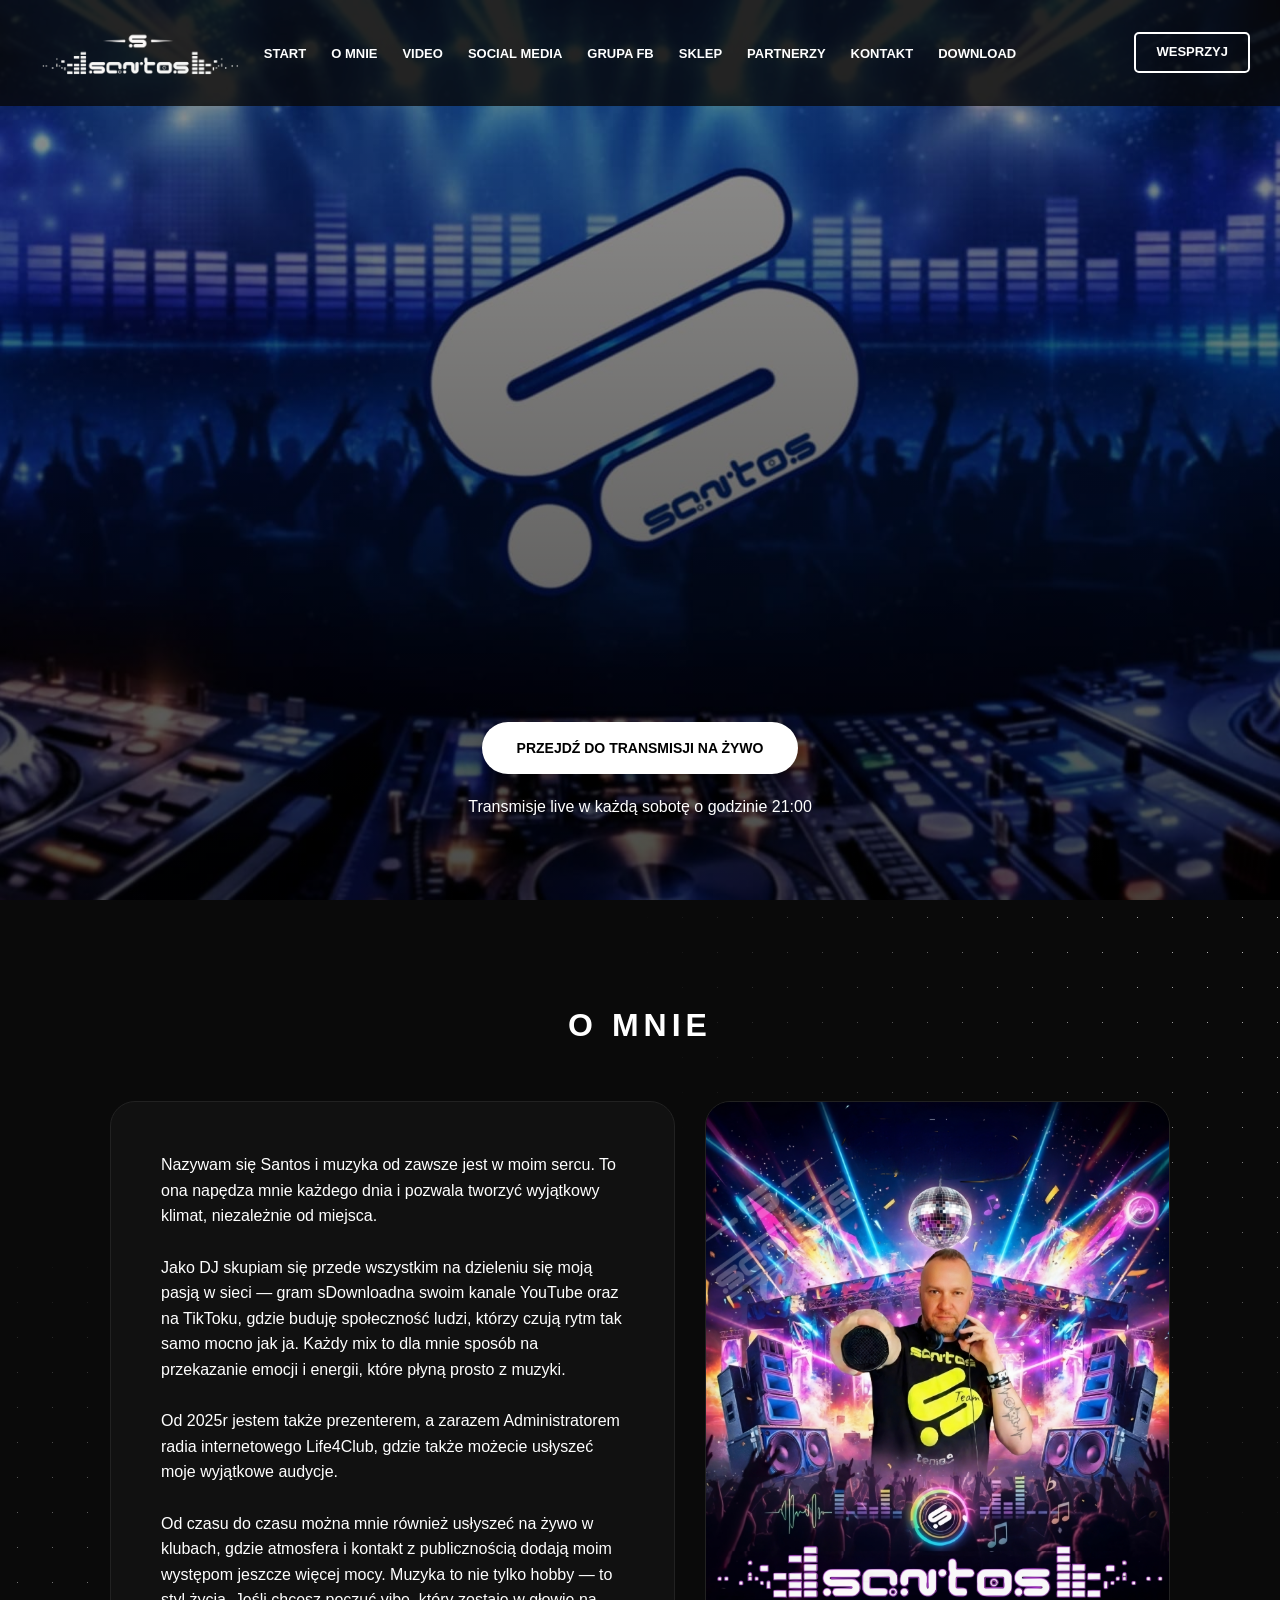
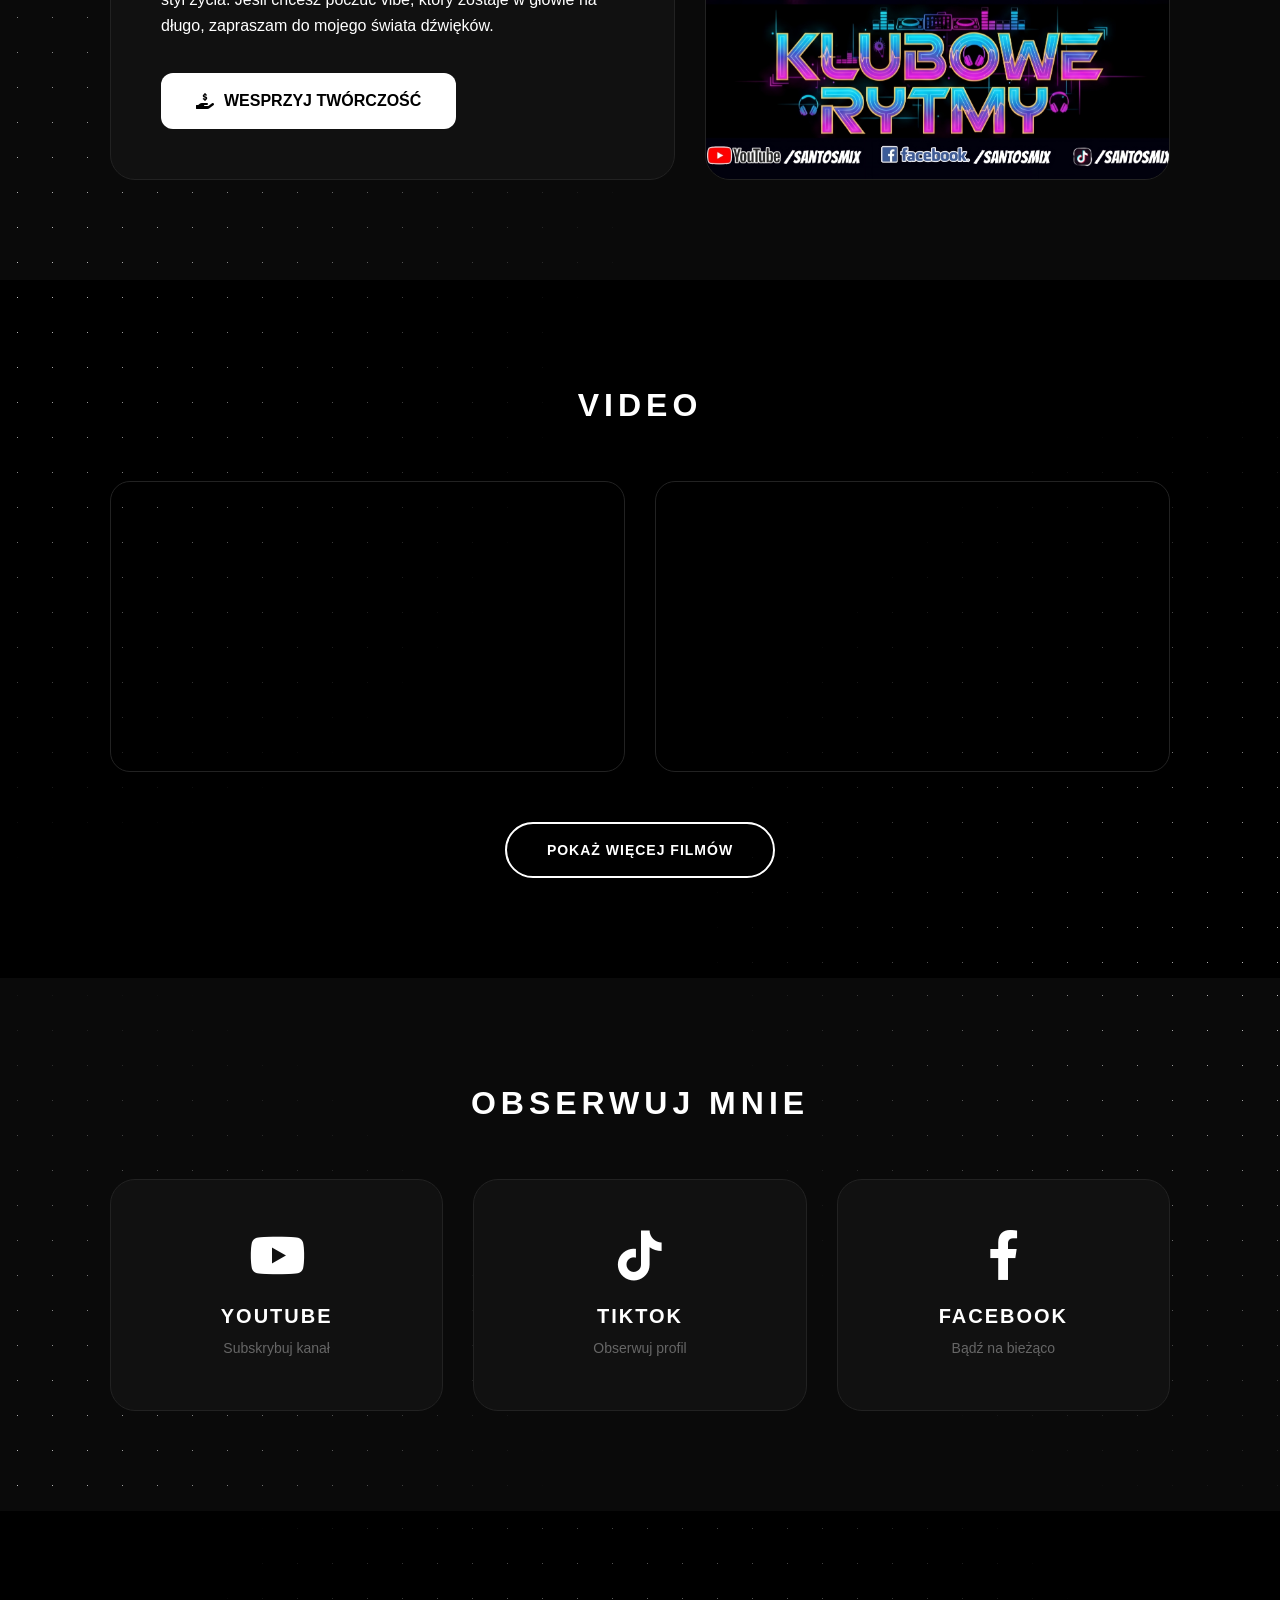
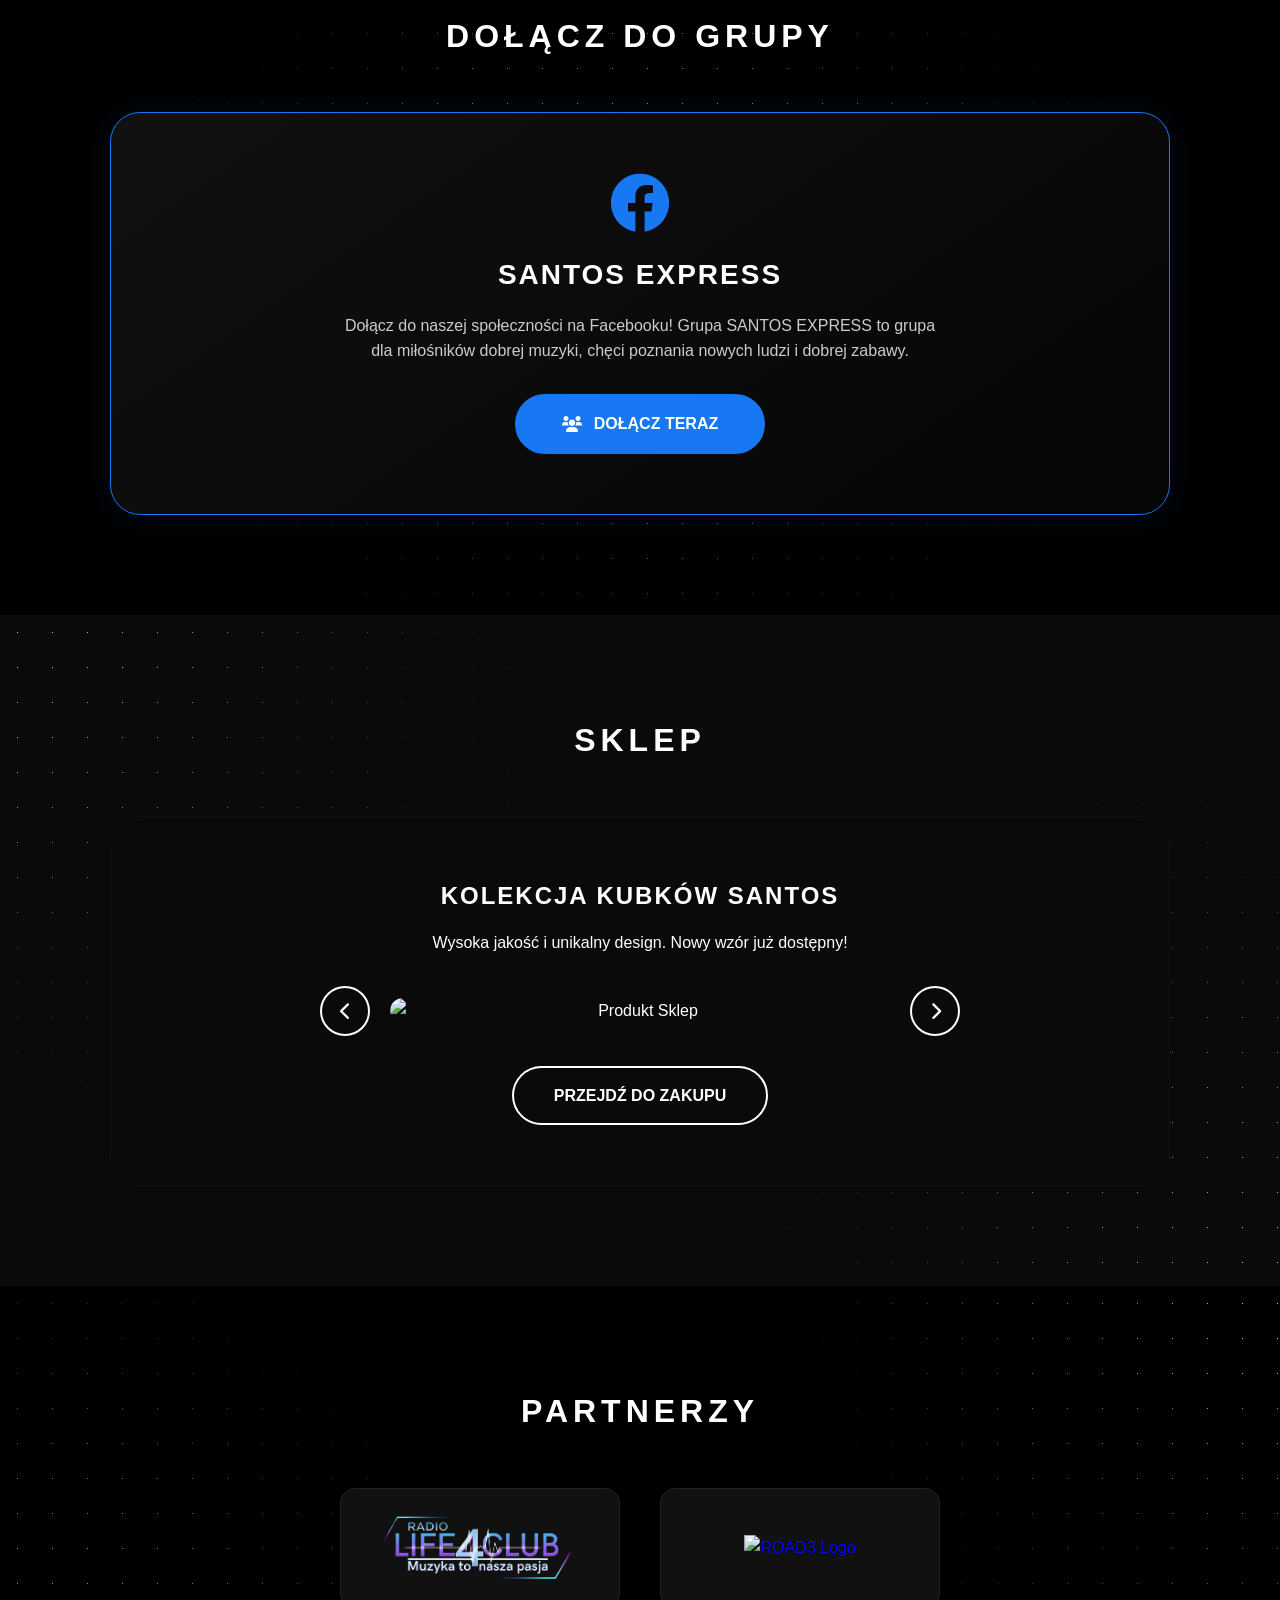
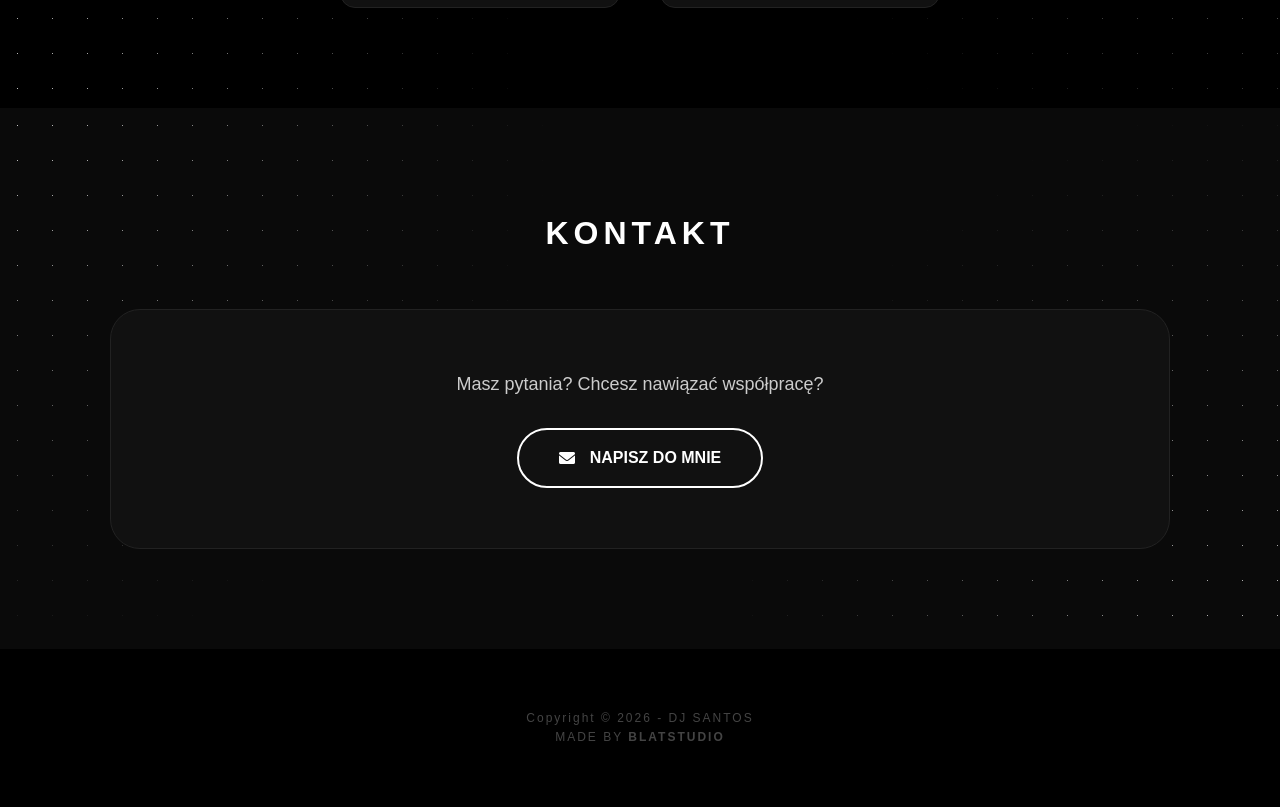
==== commit 11563ea7: "Update index.html" ====
--- a/index.html
+++ b/index.html
@@ -177,8 +177,8 @@
                 <a href="https://life4club.pl" target="_blank" class="partner-item">
                     <img src="img/life4club.png" alt="Life4Club Logo" class="partner-img">
                 </a>
-                <a href="https://www.blatmc.pl" target="_blank" class="partner-item">
-                    <img src="img/blatmc.png" alt="BLATMC.PL Logo" class="partner-img">
+                <a href="https://road3.pl" target="_blank" class="partner-item">
+                    <img src="img/road3web.png" alt="ROAD3 Logo" class="partner-img">
                 </a>
             </div>
         </div>
@@ -203,4 +203,4 @@
 
     <script src="script.js"></script>
 </body>
-</html>+</html>
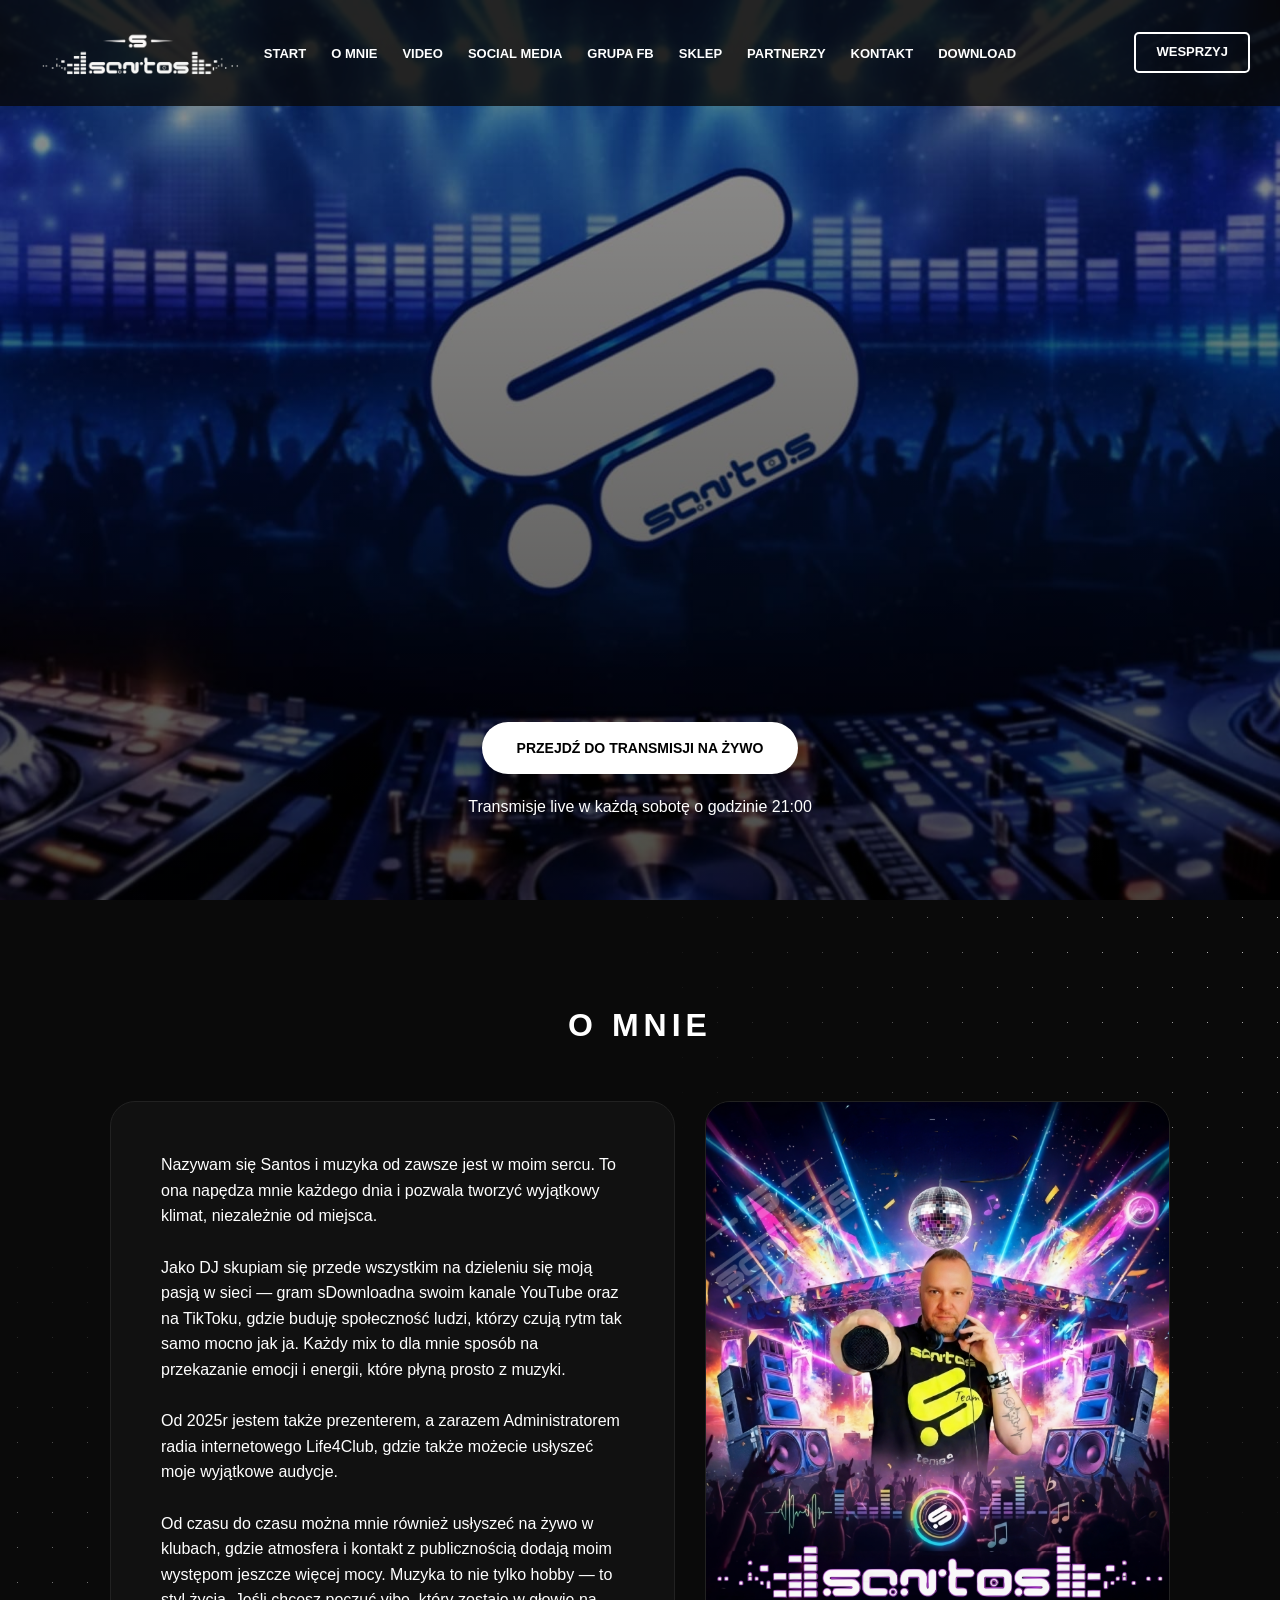
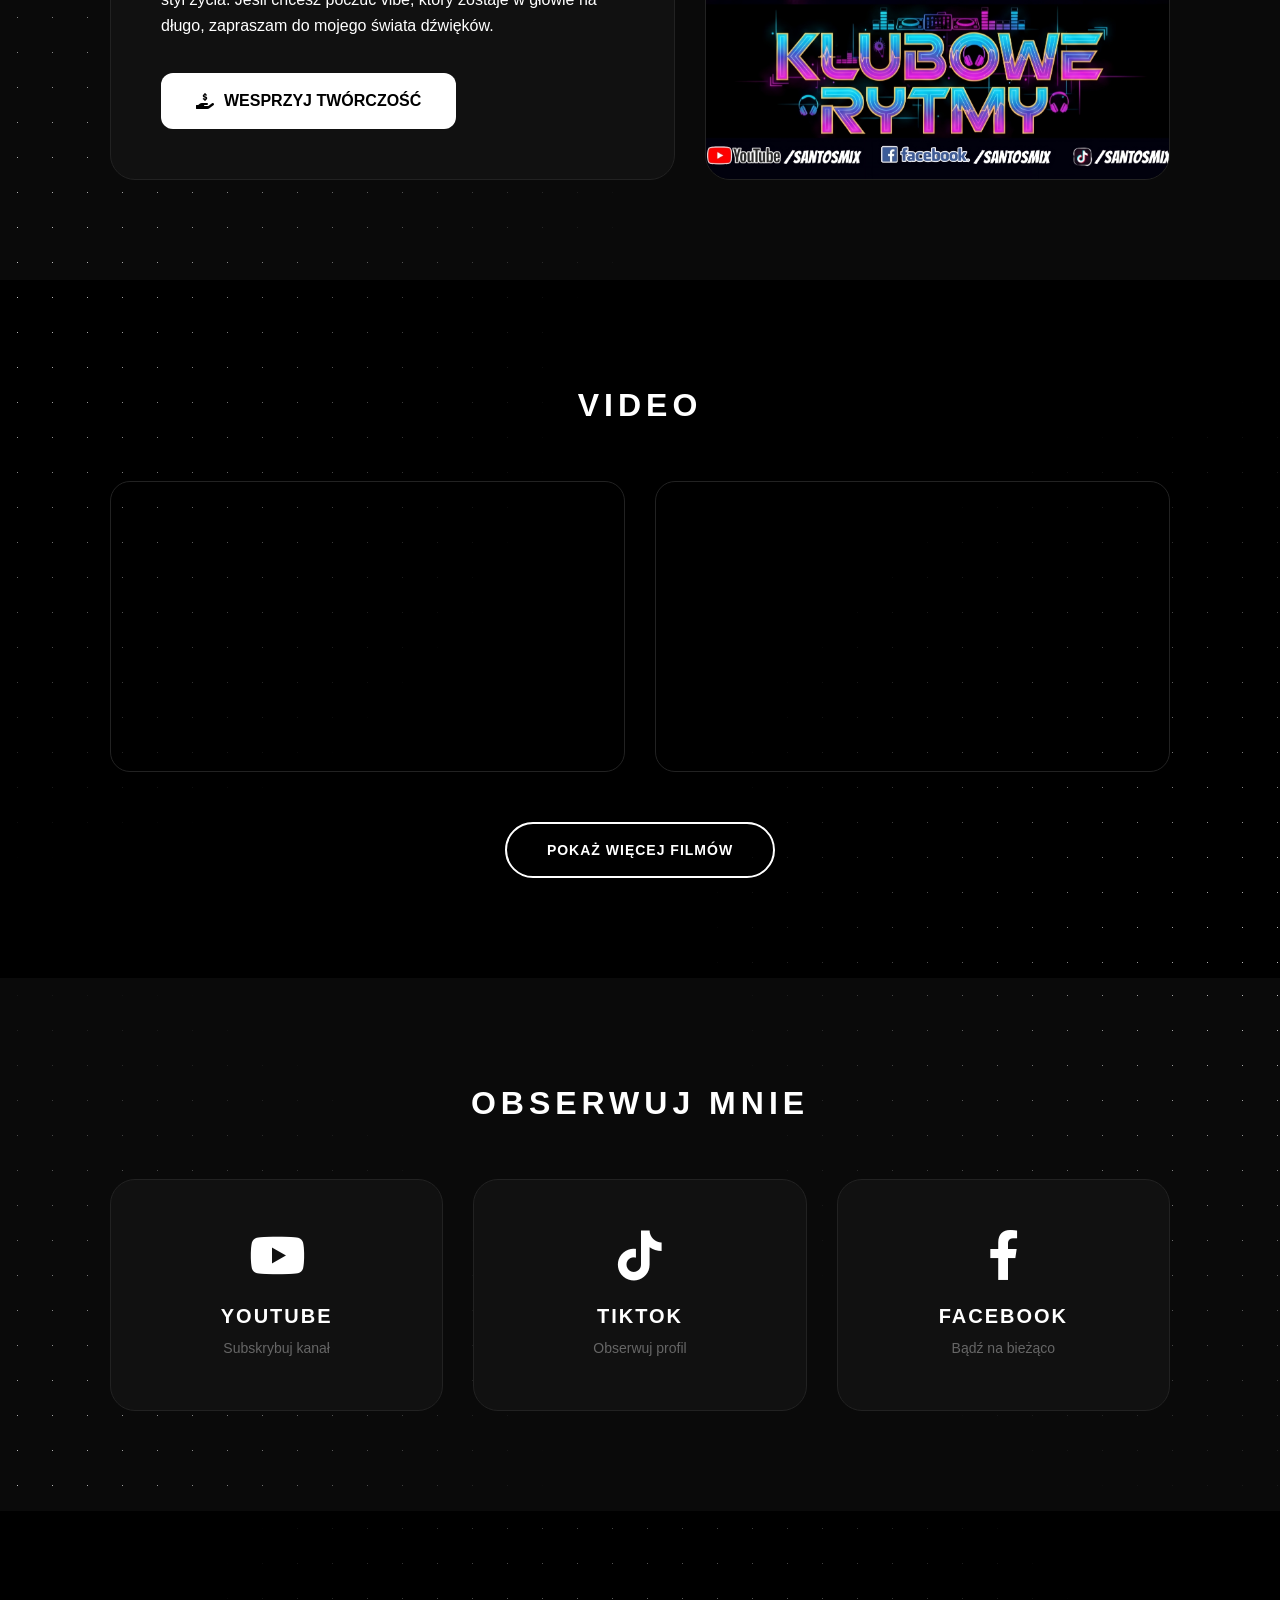
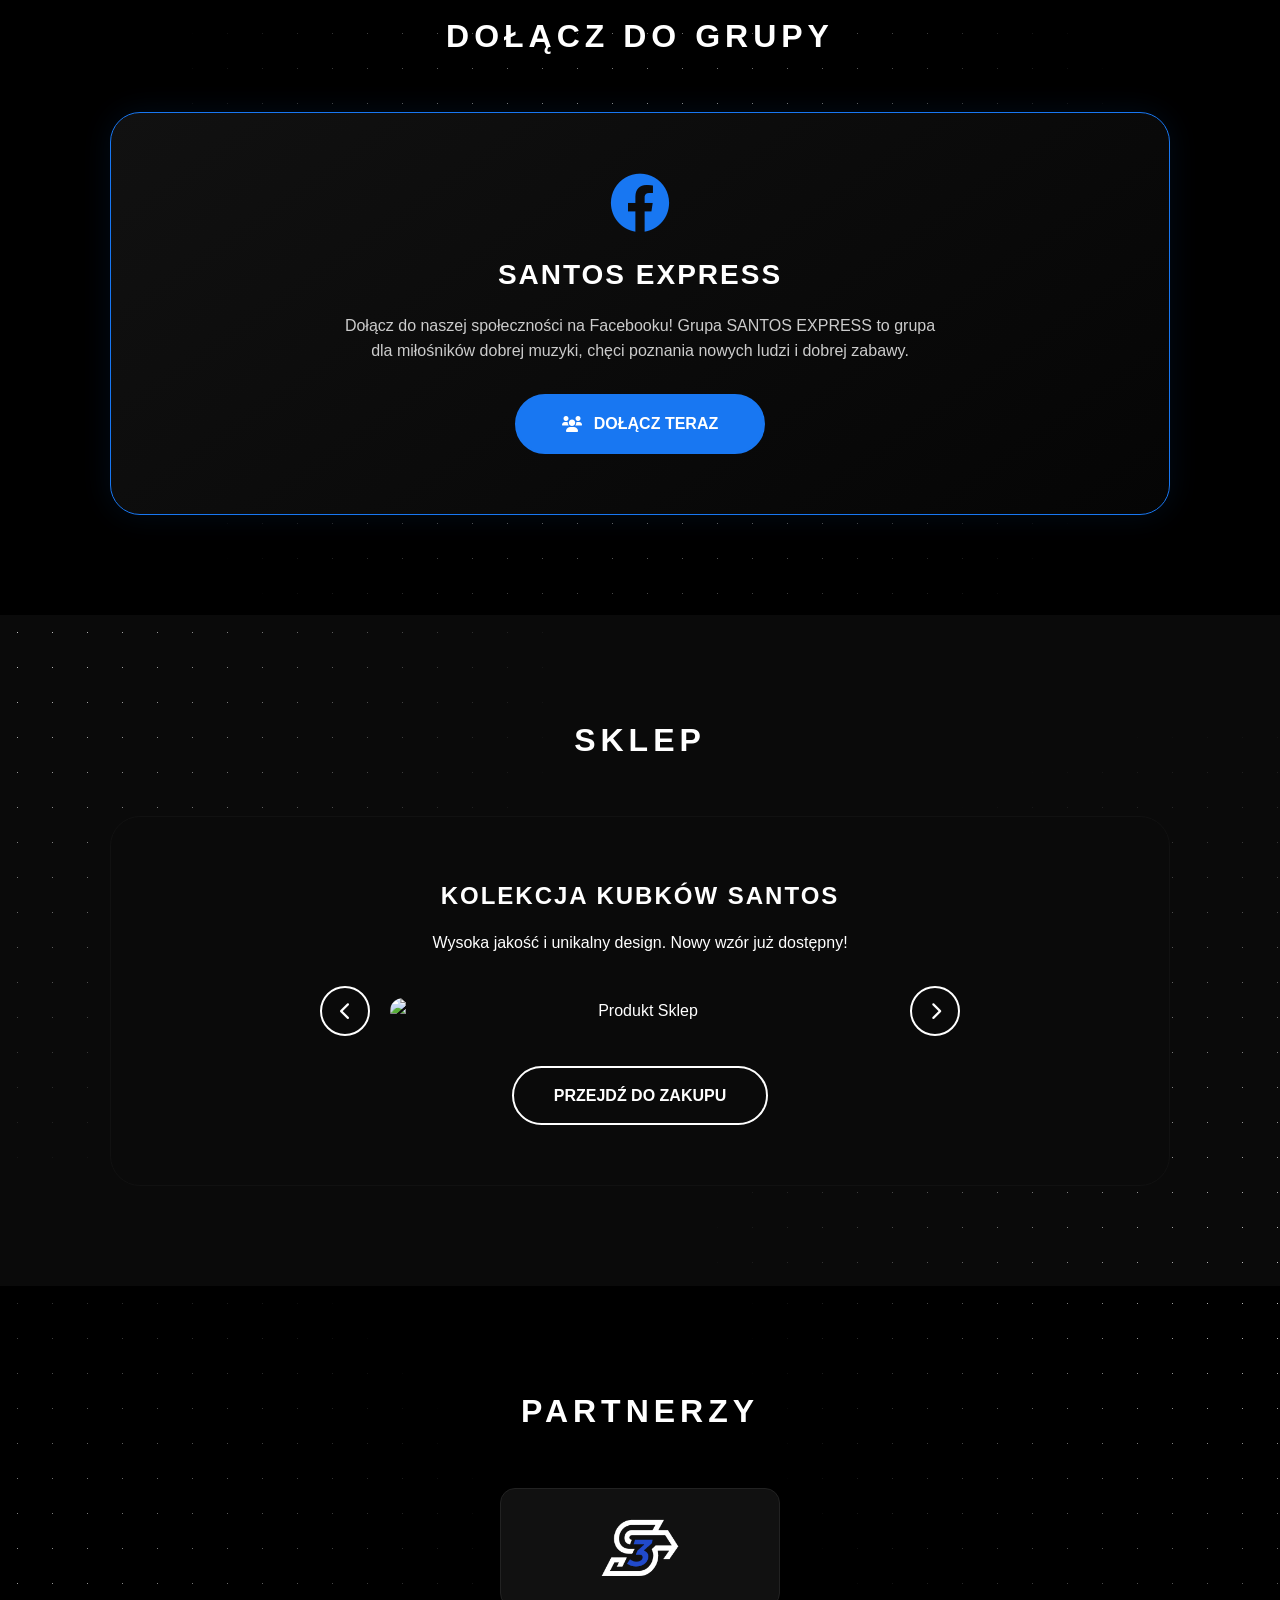
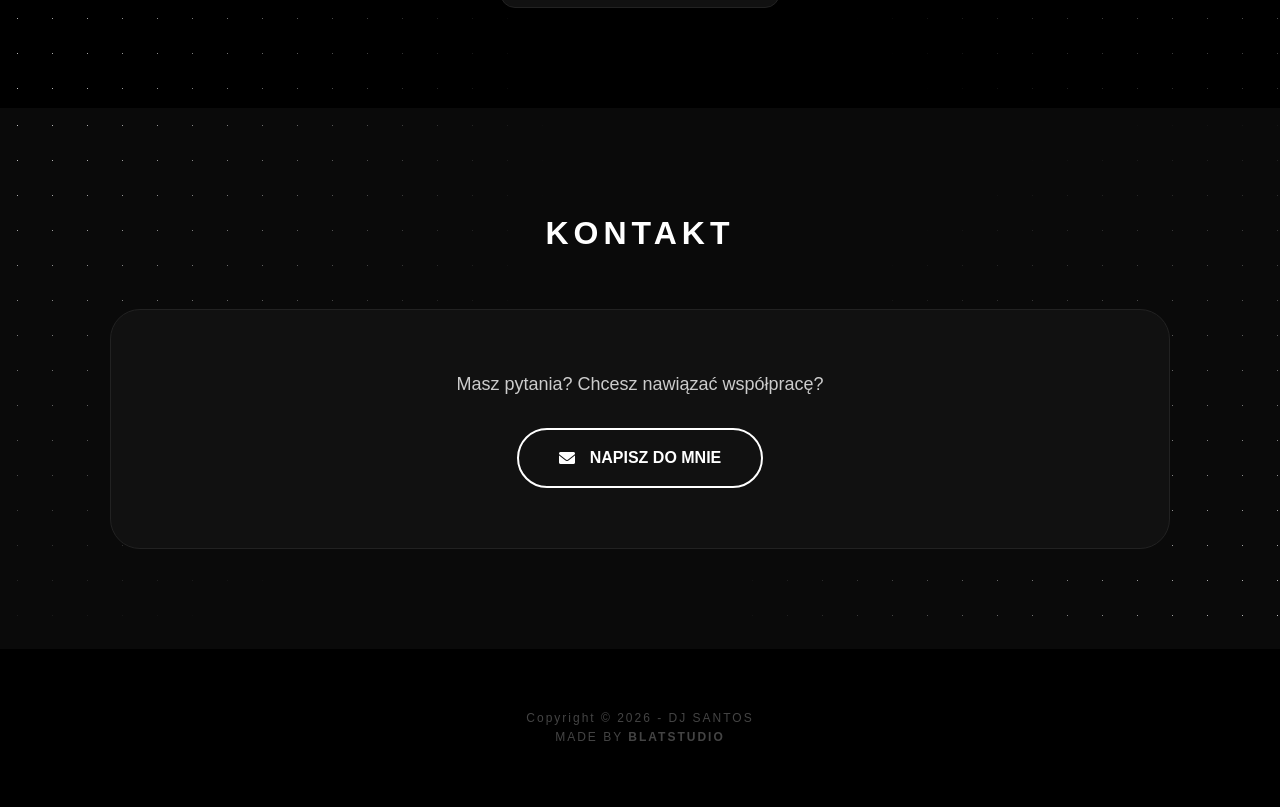
==== commit 1e674c28: "Update index.html" ====
--- a/index.html
+++ b/index.html
@@ -174,9 +174,6 @@
         <div class="container">
             <h2 class="section-title">PARTNERZY</h2>
             <div class="partners-grid">
-                <a href="https://life4club.pl" target="_blank" class="partner-item">
-                    <img src="img/life4club.png" alt="Life4Club Logo" class="partner-img">
-                </a>
                 <a href="https://road3.pl" target="_blank" class="partner-item">
                     <img src="img/road3web.png" alt="ROAD3 Logo" class="partner-img">
                 </a>
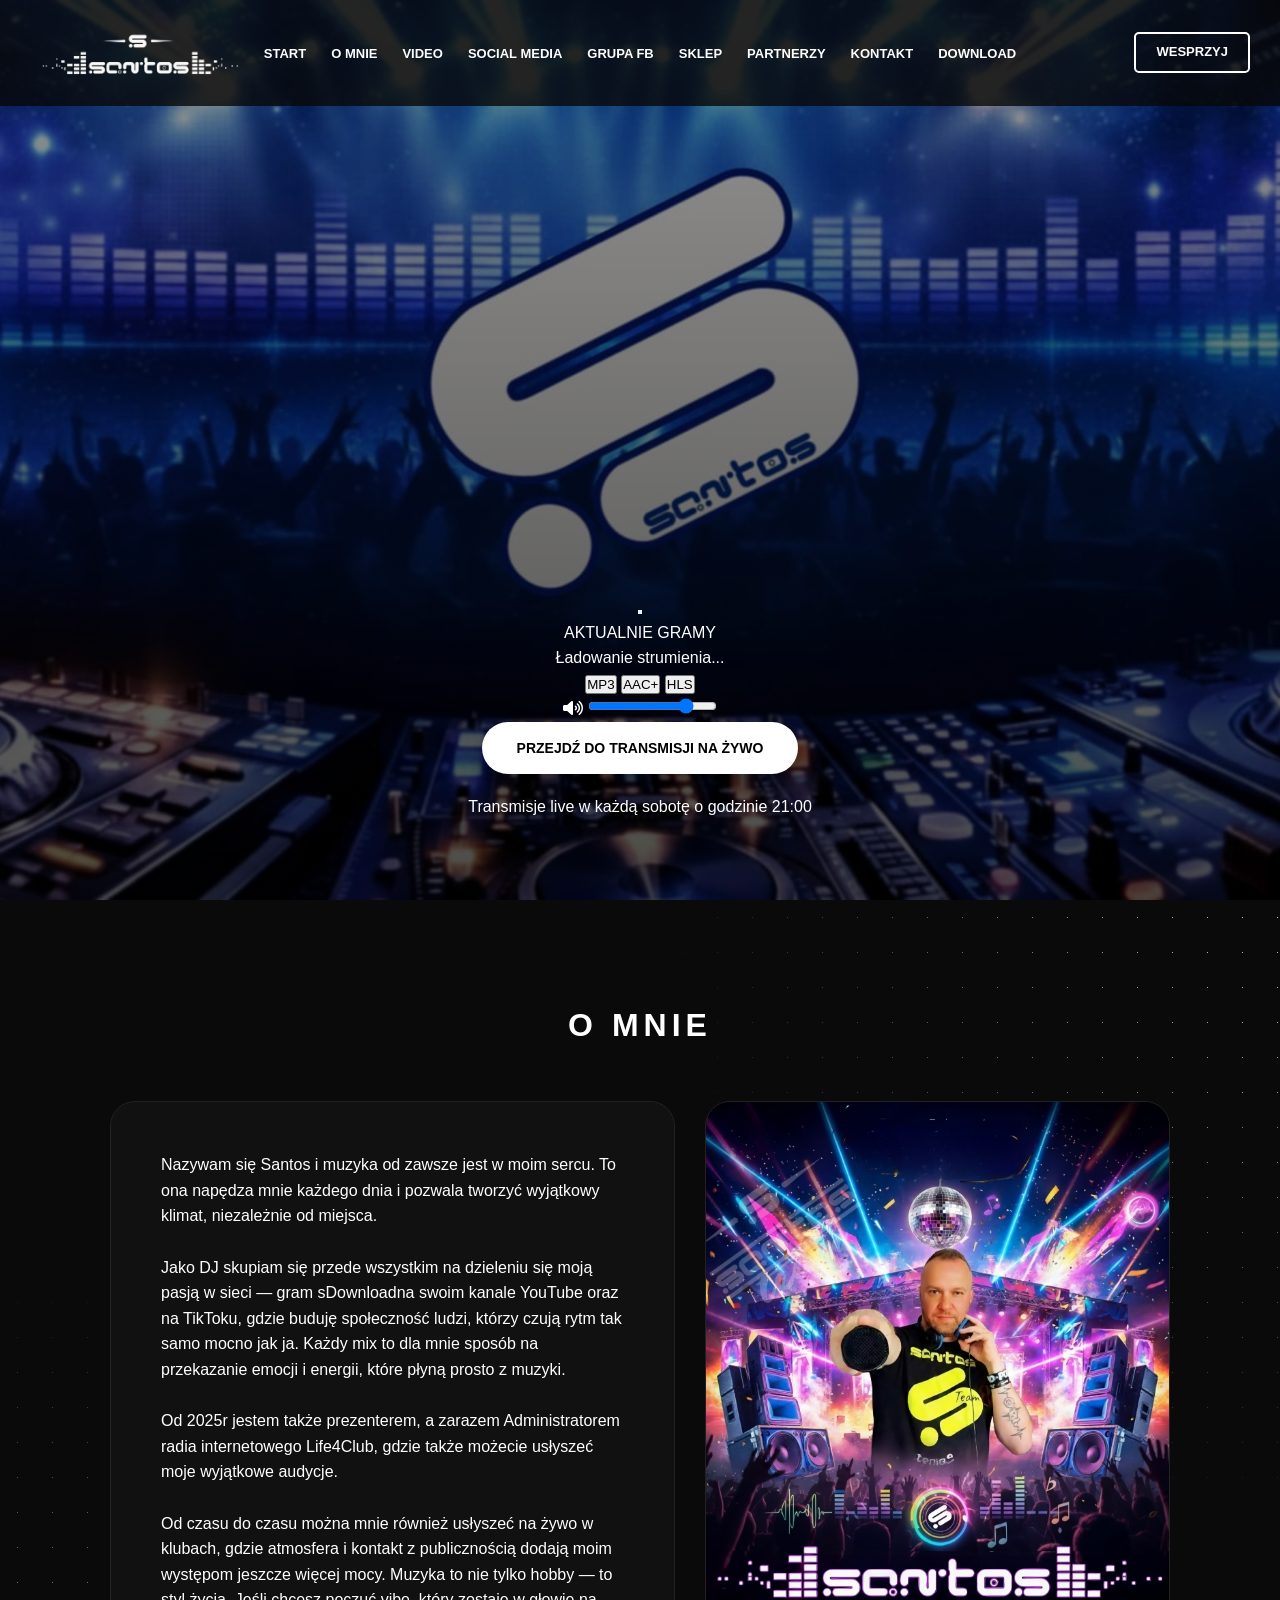
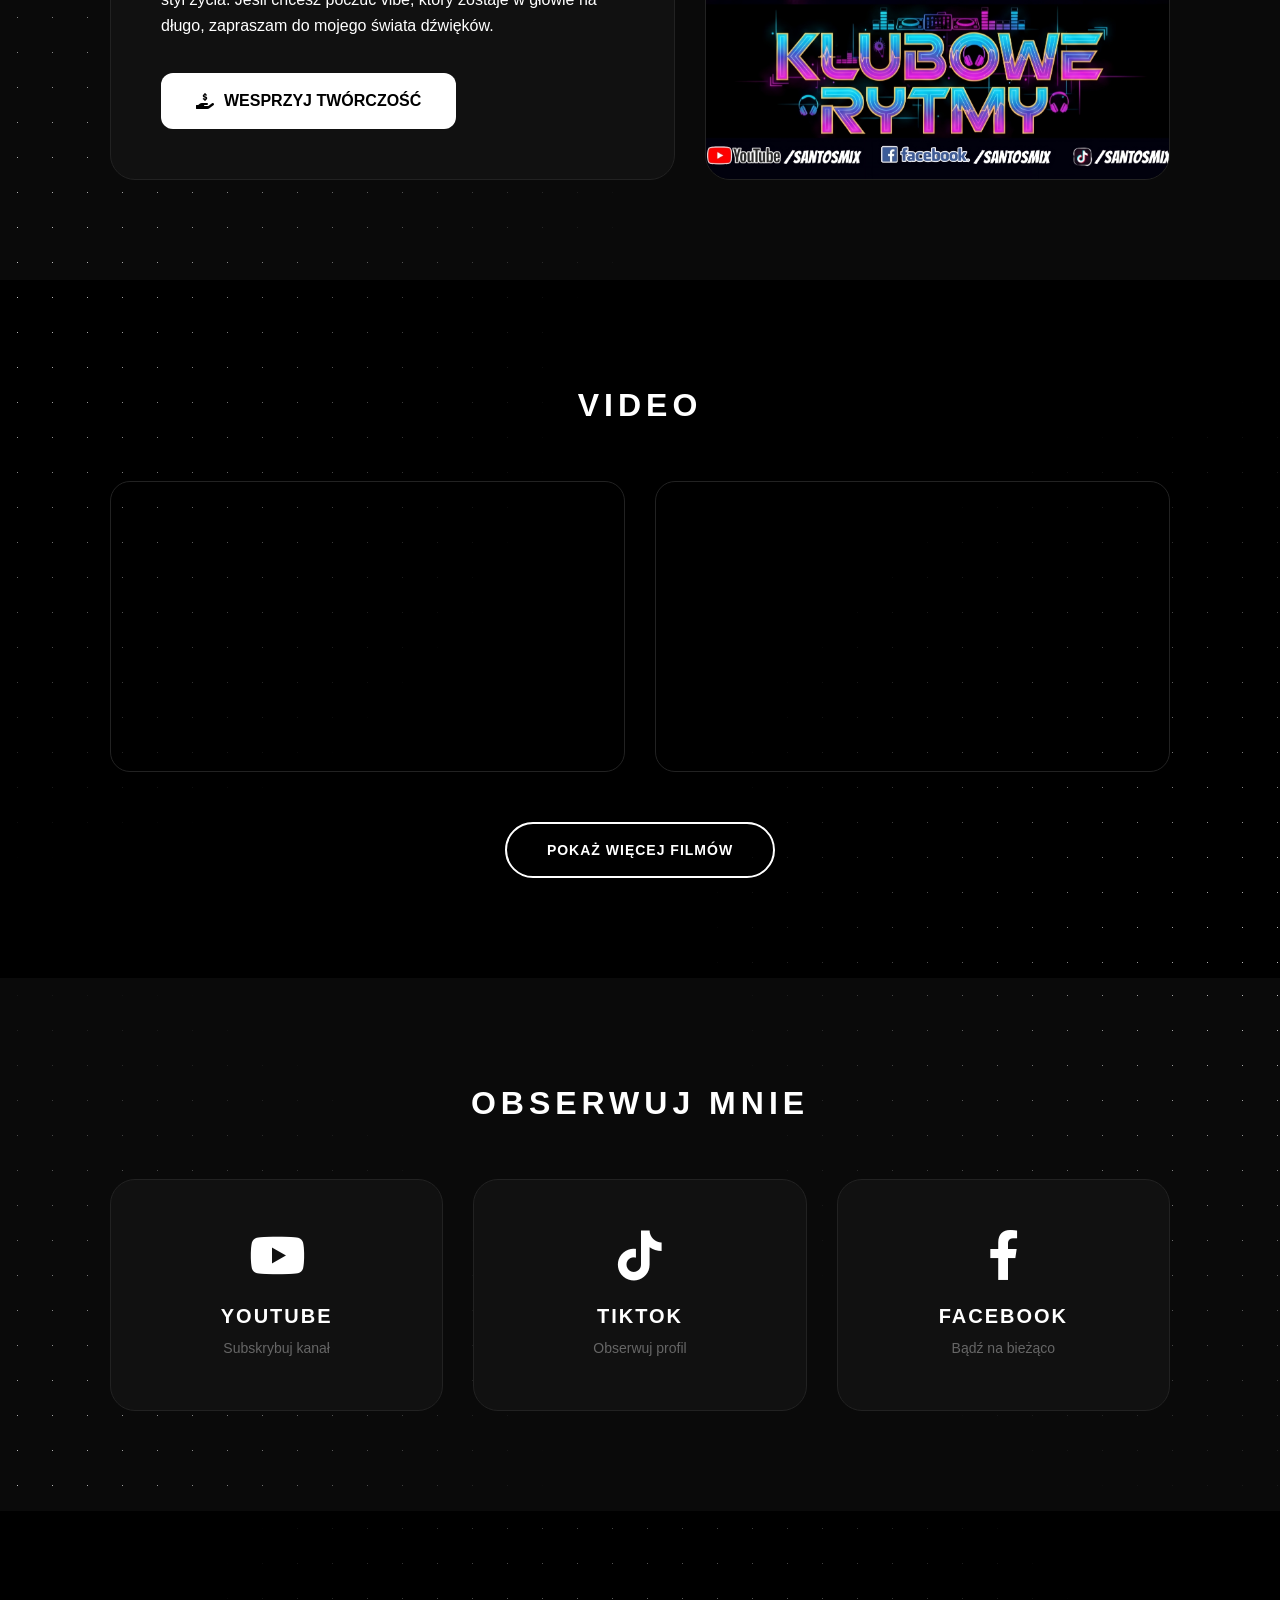
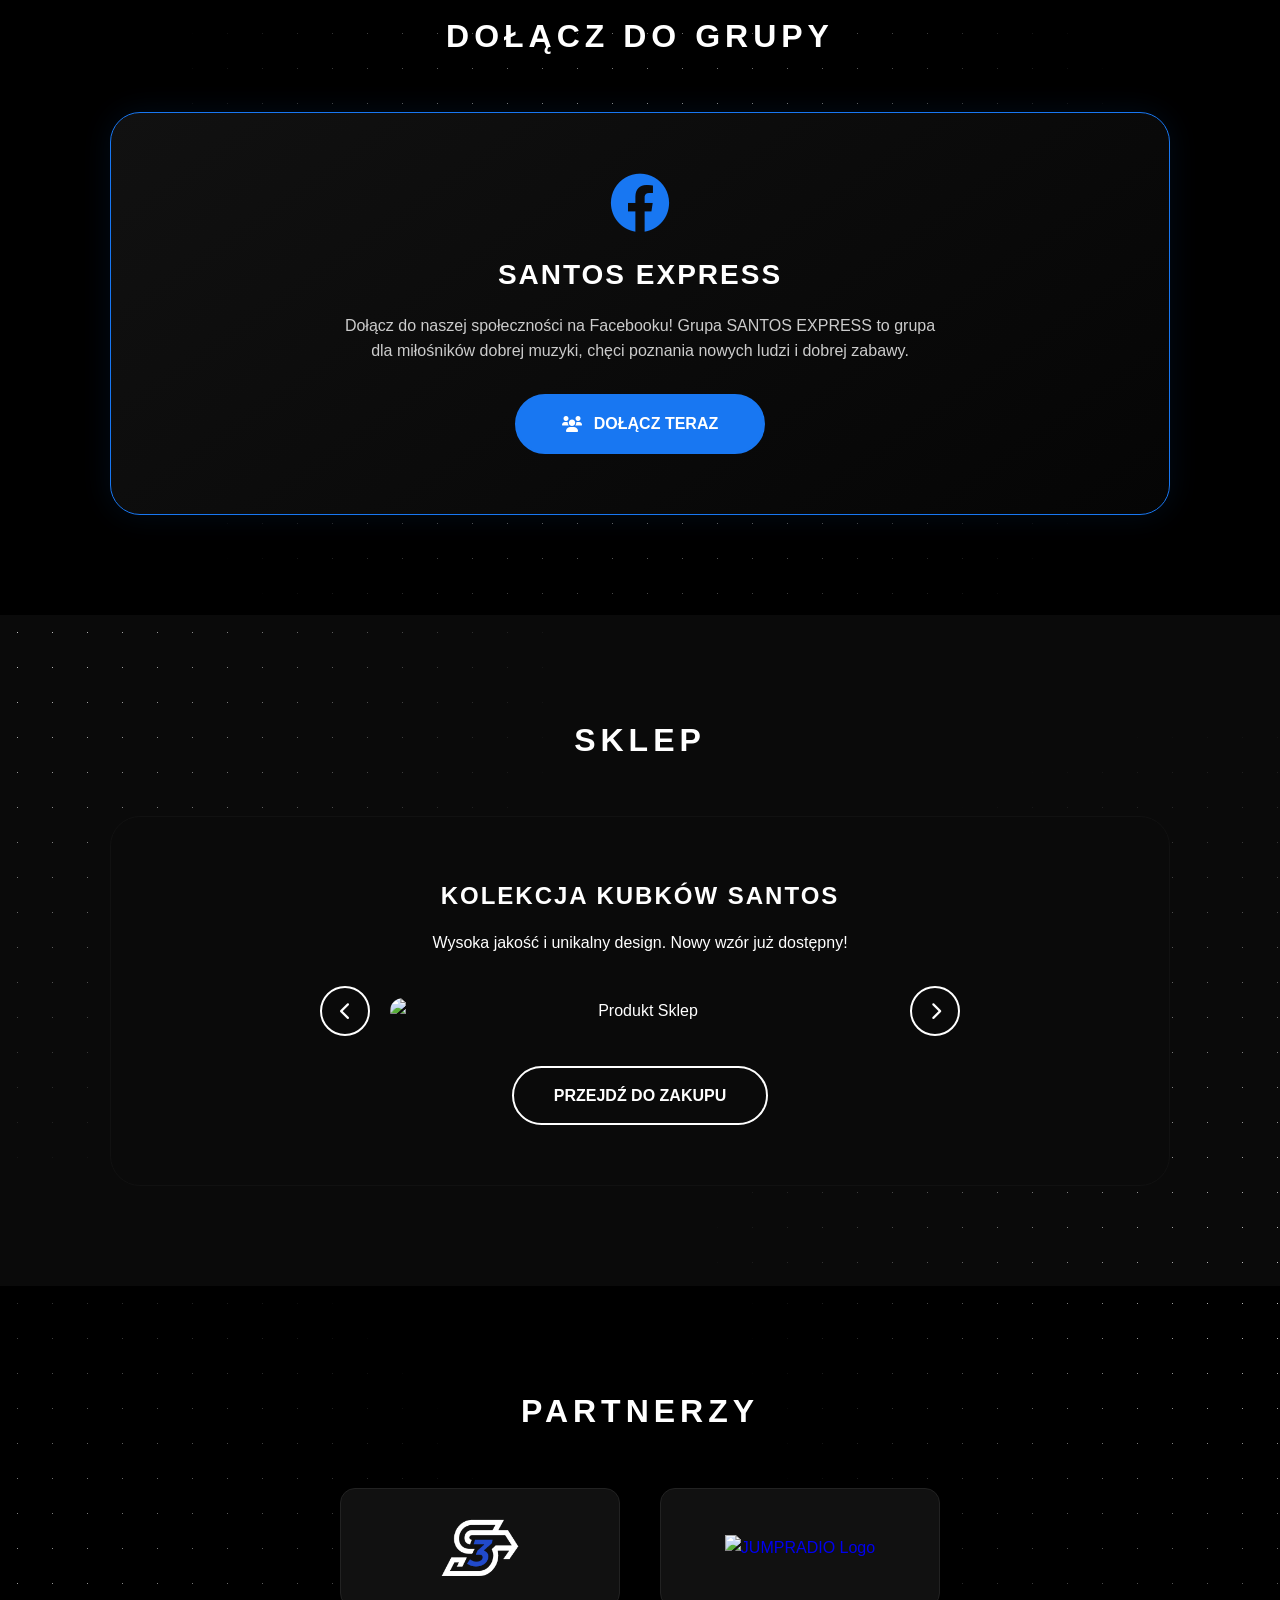
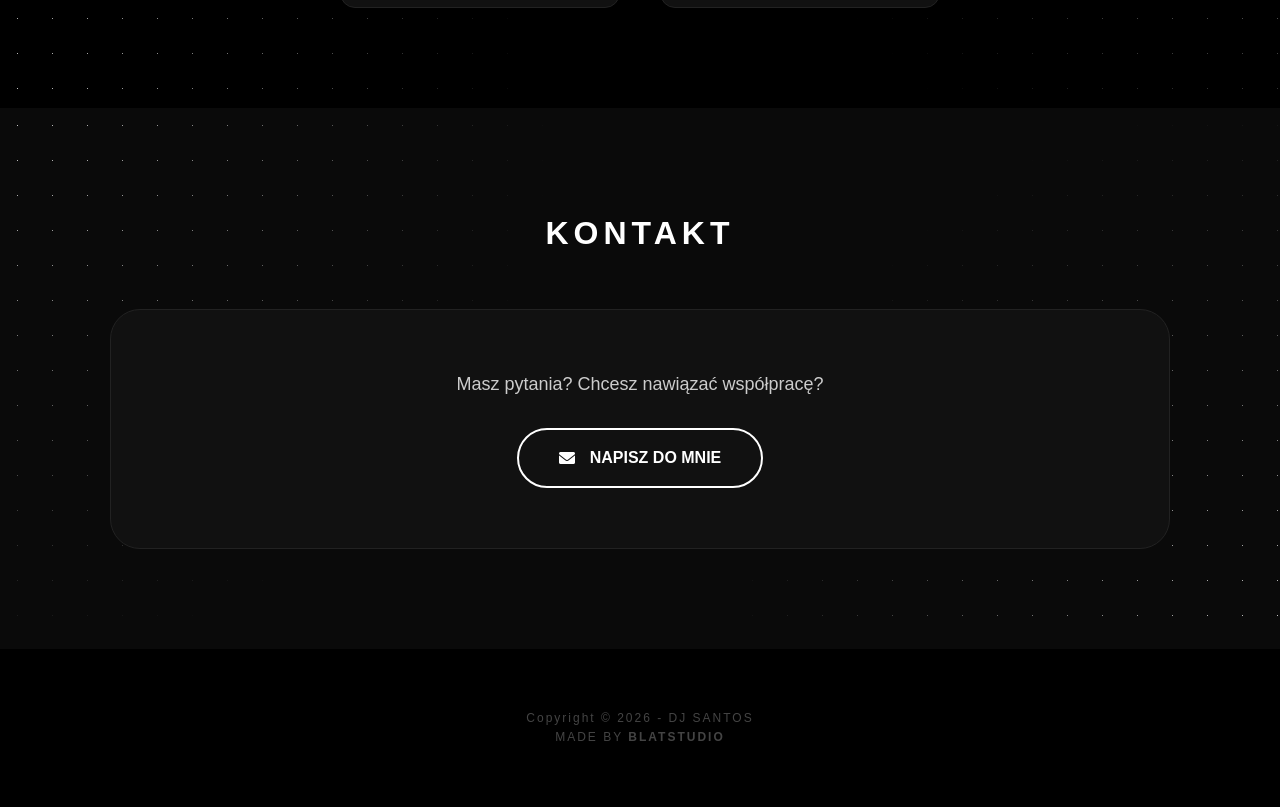
==== commit 8388e874: "Update index.html" ====
--- a/index.html
+++ b/index.html
@@ -6,7 +6,10 @@
     <title>DJ Santos - Oficjalna Strona</title>
     <link rel="stylesheet" href="https://cdnjs.cloudflare.com/ajax/libs/font-awesome/6.0.0/css/all.min.css">
     <link rel="stylesheet" href="style.css">
+    <link rel="stylesheet" href="radio.css">
     <link rel="icon" type="image/png" href="img/logoicon.png">
+    
+    <script src="https://cdn.jsdelivr.net/npm/hls.js@1"></script>
 </head>
 <body>
 
@@ -55,6 +58,37 @@
     </nav>
 
     <header id="hero" class="hero-section">
+        
+        <div id="hero-anchor" class="player-wrapper">
+            <div id="jr-sticky-player" class="jr-smart-player">
+                
+                <div class="jr-player-left">
+                    <button class="jr-play-btn" id="jr-play-btn" onclick="toggleStream()">
+                        <div id="jr-icon" class="jr-play-icon"></div>
+                    </button>
+                    <div class="jr-info">
+                        <div id="jr-status-label" class="jr-status">AKTUALNIE GRAMY</div>
+                        <div id="jr-metadata" class="jr-song-title">Ładowanie strumienia...</div>
+                    </div>
+                </div>
+
+                <div class="jr-player-options">
+                    <div class="jr-quality-group" id="jr-quality-group">
+                        <button class="jr-quality-btn" data-url="https://nadajnik.jumpradio.net/listen/live/jump.mp3" onclick="setQuality(this)">MP3</button>
+                        <button class="jr-quality-btn" data-url="https://nadajnik.jumpradio.net/listen/live/jump.aac" onclick="setQuality(this)">AAC+</button>
+                        <button class="jr-quality-btn" data-url="https://nadajnik.jumpradio.net/hls/live/live.m3u8" onclick="setQuality(this)">HLS</button>
+                    </div>
+                    
+                    <div class="jr-volume-container">
+                        <i class="fa-solid fa-volume-high jr-vol-icon"></i>
+                        <input type="range" id="jr-volume" class="jr-volume" min="0" max="1" step="0.05" value="0.8" oninput="changeVolume()">
+                    </div>
+                </div>
+                
+                <audio id="jump-stream" preload="none"></audio>
+            </div>
+        </div>
+
         <div class="hero-content-bottom">
             <a href="https://www.youtube.com/@santosmix/streams" target="_blank" class="btn-live-small">PRZEJDŹ DO TRANSMISJI NA ŻYWO</a>
             <p class="hero-desc-clean">Transmisje live w każdą sobotę o godzinie 21:00</p>
@@ -177,6 +211,9 @@
                 <a href="https://road3.pl" target="_blank" class="partner-item">
                     <img src="img/road3web.png" alt="ROAD3 Logo" class="partner-img">
                 </a>
+                <a href="https://jumpradio.net" target="_blank" class="partner-item">
+                    <img src="img/jumpradio.png" alt="JUMPRADIO Logo" class="partner-img">
+                </a>
             </div>
         </div>
     </section>
@@ -199,5 +236,6 @@
     </footer>
 
     <script src="script.js"></script>
+    <script src="radio.js"></script>
 </body>
 </html>
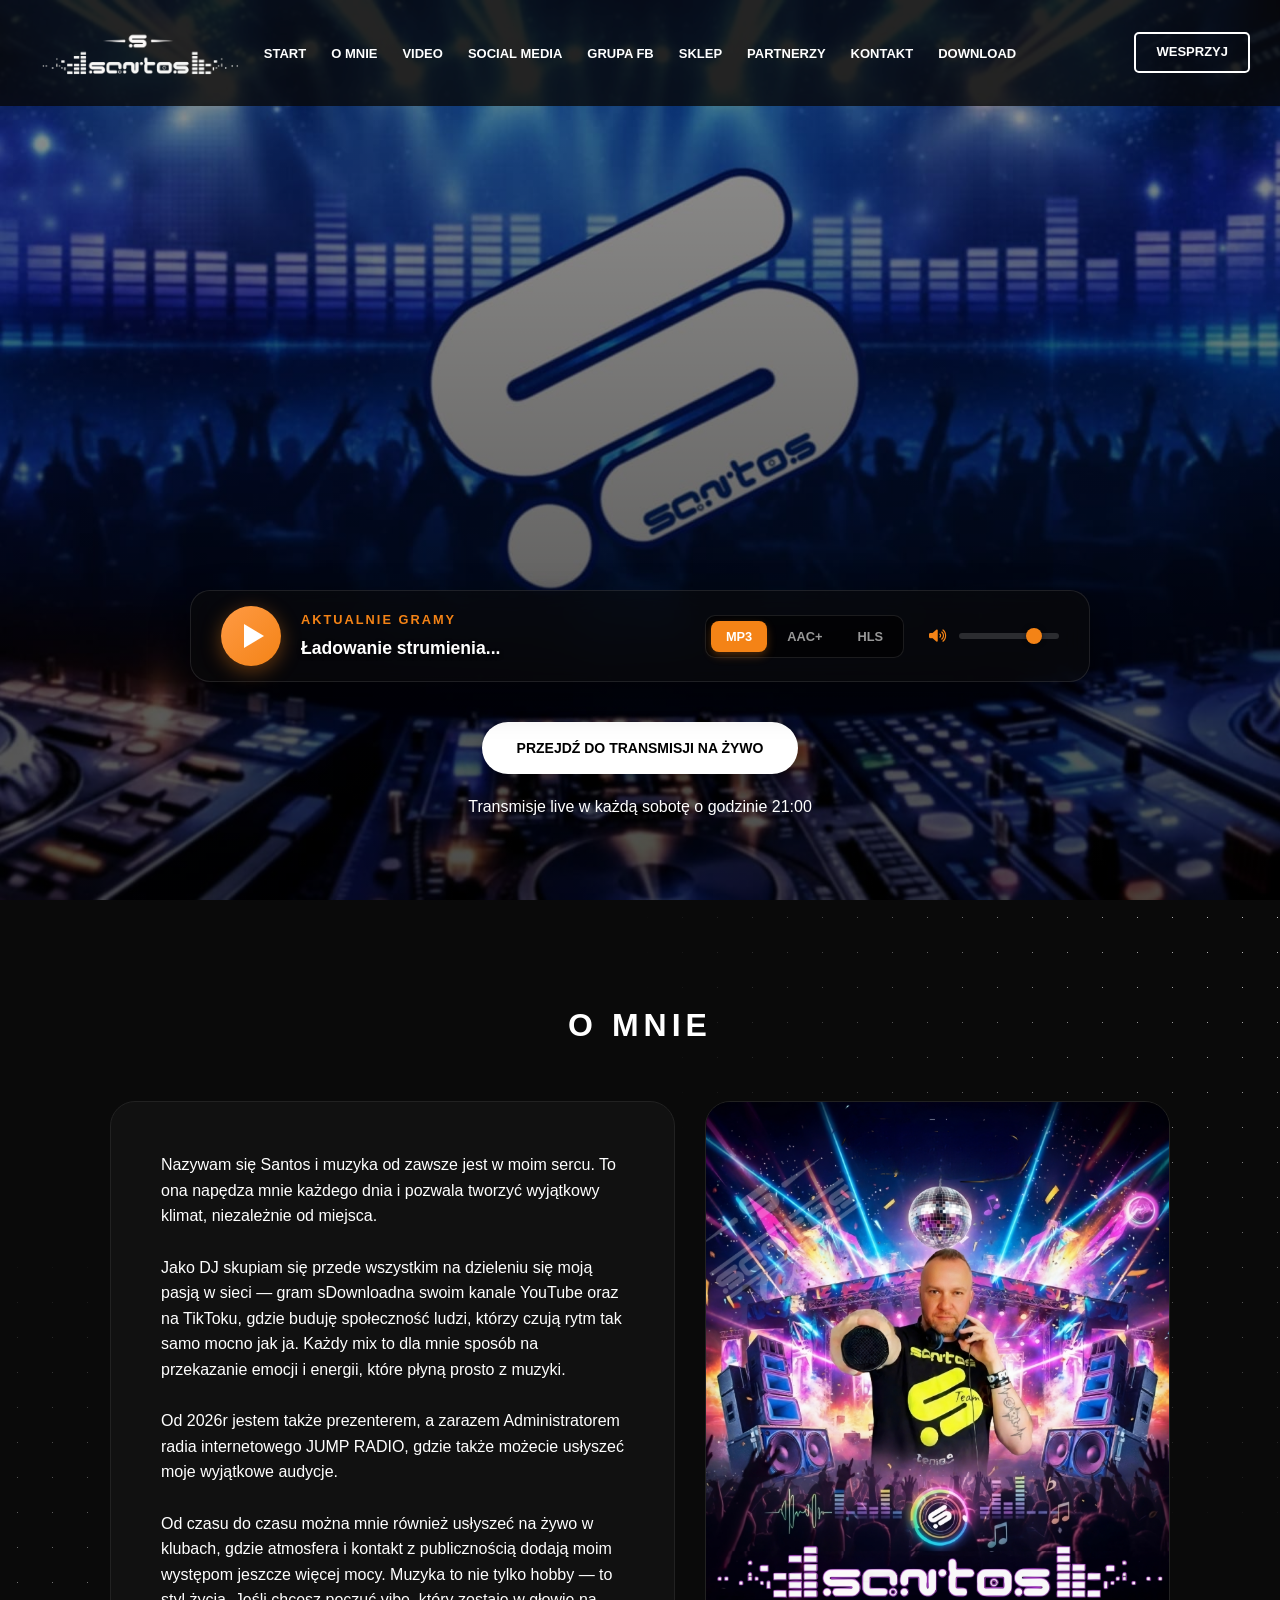
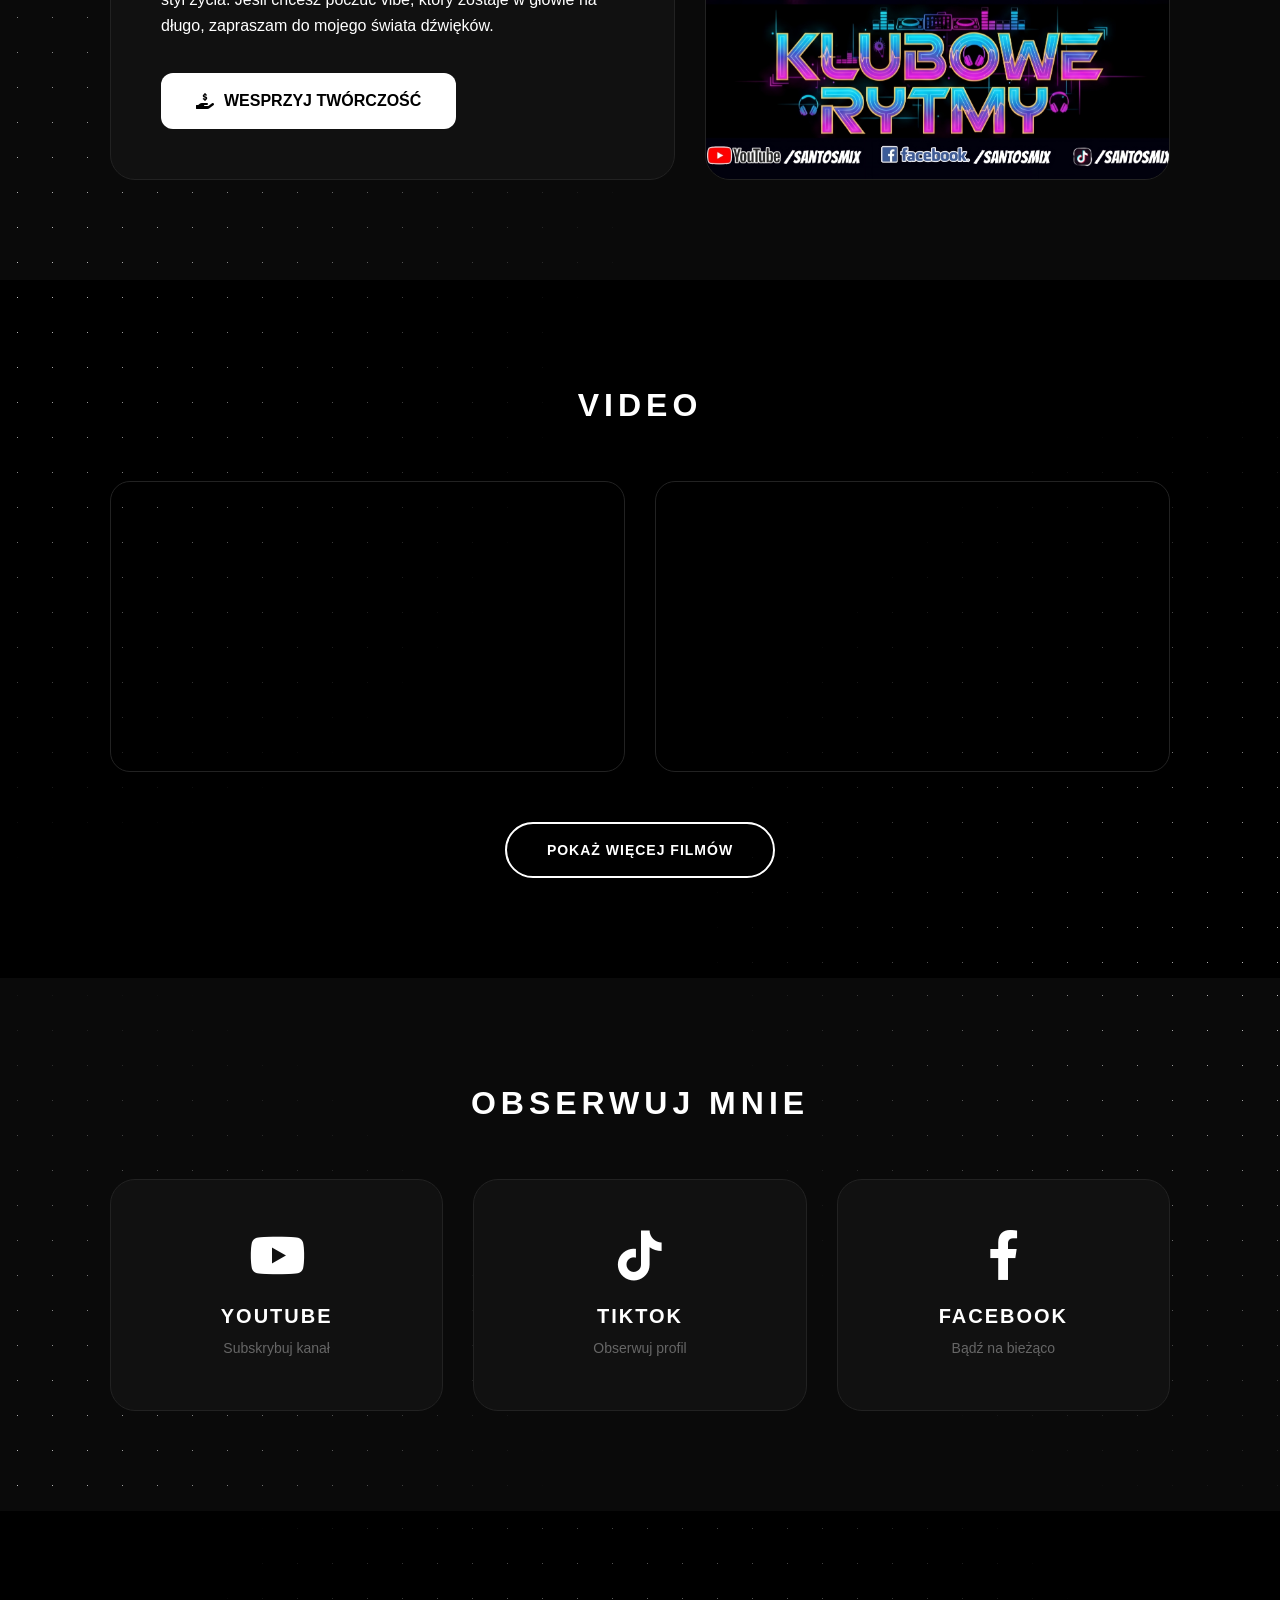
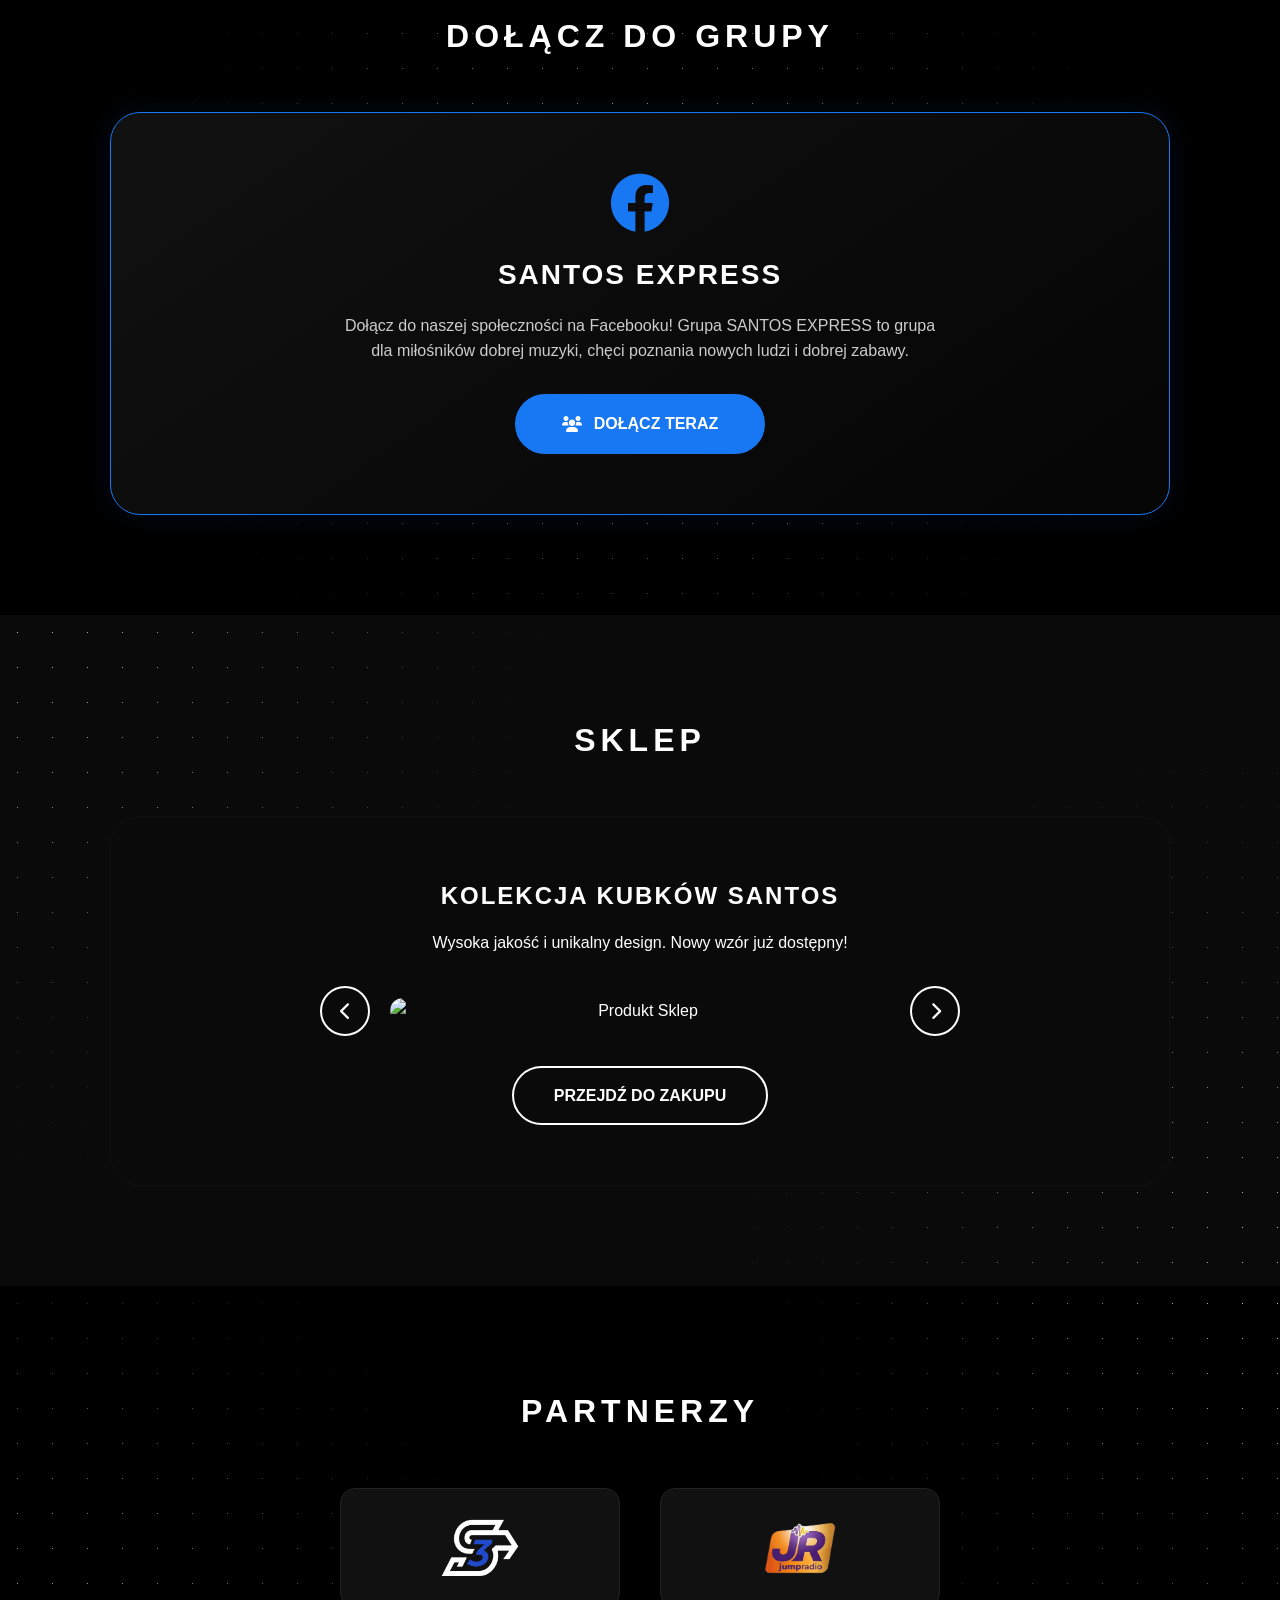
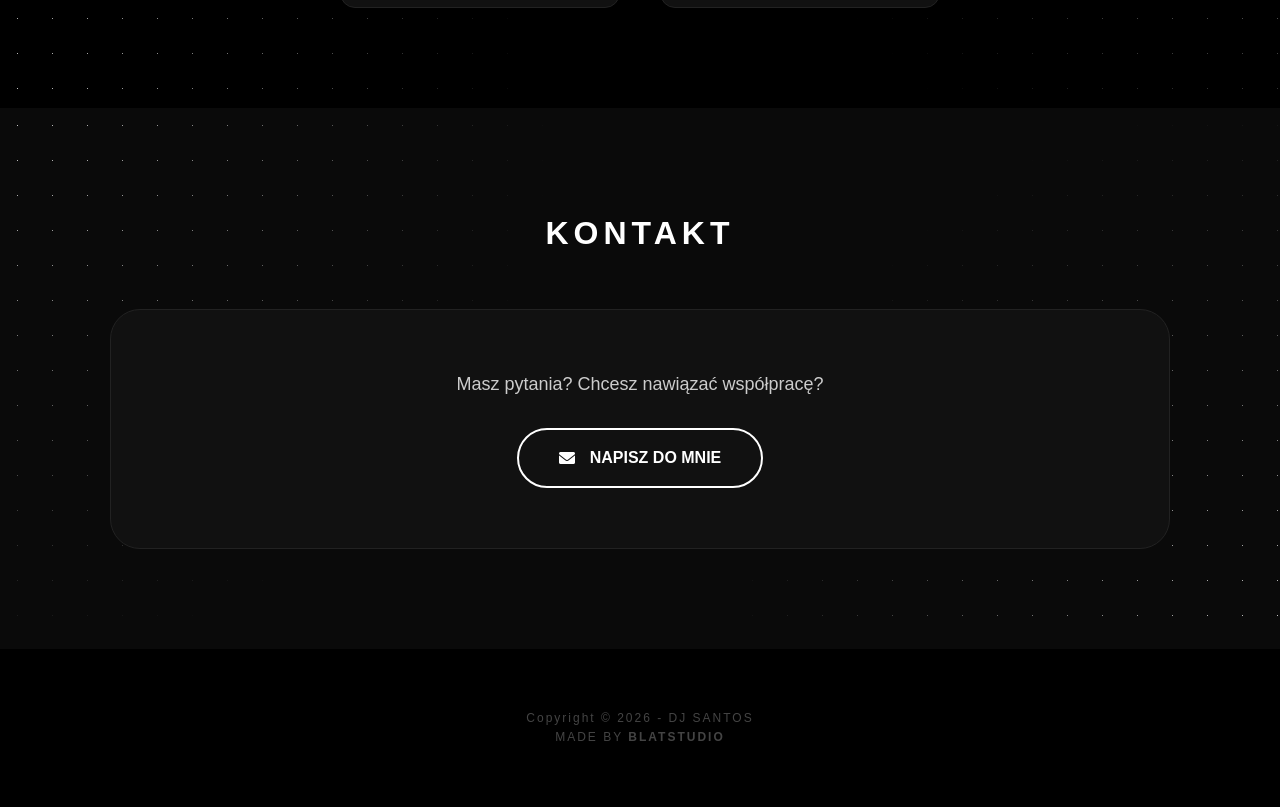
==== commit d4317838: "Update index.html" ====
--- a/index.html
+++ b/index.html
@@ -103,7 +103,7 @@
                     <div class="text-content-wrapper">
                         <p>Nazywam się Santos i muzyka od zawsze jest w moim sercu. To ona napędza mnie każdego dnia i pozwala tworzyć wyjątkowy klimat, niezależnie od miejsca.
                             <br><br>Jako DJ skupiam się przede wszystkim na dzieleniu się moją pasją w sieci — gram sDownloadna swoim kanale YouTube oraz na TikToku, gdzie buduję społeczność ludzi, którzy czują rytm tak samo mocno jak ja. Każdy mix to dla mnie sposób na przekazanie emocji i energii, które płyną prosto z muzyki.
-                            <br><br>Od 2025r jestem także prezenterem, a zarazem Administratorem radia internetowego Life4Club, gdzie także możecie usłyszeć moje wyjątkowe audycje.
+                            <br><br>Od 2026r jestem także prezenterem, a zarazem Administratorem radia internetowego JUMP RADIO, gdzie także możecie usłyszeć moje wyjątkowe audycje.
                             <br><br>Od czasu do czasu można mnie również usłyszeć na żywo w klubach, gdzie atmosfera i kontakt z publicznością dodają moim występom jeszcze więcej mocy. Muzyka to nie tylko hobby — to styl życia. Jeśli chcesz poczuć vibe, który zostaje w głowie na długo, zapraszam do mojego świata dźwięków.
                         </p>
                         <a href="https://www.paymedia.pl/santos" class="btn-donate-box" target="_blank">
--- a/radio.css
+++ b/radio.css
@@ -0,0 +1,250 @@
+.player-wrapper {
+    text-align: center; 
+    padding: 20px; 
+    width: 100%;
+    display: flex;
+    justify-content: center;
+    align-items: center;
+    margin-bottom: 20px;
+}
+
+.jr-smart-player { 
+    background: rgba(10, 10, 10, 0.6); 
+    border: 1px solid rgba(255, 255, 255, 0.1); 
+    backdrop-filter: blur(15px); 
+    -webkit-backdrop-filter: blur(15px);
+    border-radius: 20px; 
+    box-shadow: 0 15px 35px rgba(0, 0, 0, 0.5); 
+    padding: 15px 30px; 
+    display: flex; 
+    align-items: center; 
+    justify-content: space-between; 
+    max-width: 900px; 
+    width: 100%;
+    transition: all 0.4s ease; 
+    flex-wrap: wrap;
+    gap: 15px;
+    position: relative;
+    z-index: 10;
+}
+
+.is-sticky { 
+    position: fixed; 
+    left: 50%; 
+    transform: translateX(-50%); 
+    z-index: 999;
+    width: 95%; 
+    max-width: 1000px; 
+    background: rgba(15, 15, 15, 0.95); 
+    border: 1px solid rgba(244, 131, 22, 0.5); 
+    box-shadow: 0 -10px 40px rgba(0,0,0,0.8);
+}
+
+.jr-player-left {
+    display: flex; 
+    align-items: center; 
+    gap: 20px; 
+    flex-grow: 1;
+}
+
+.jr-info {
+    text-align: left;
+}
+
+.jr-play-btn { 
+    background: linear-gradient(135deg, #FF9A44, #F48316); 
+    border: none; 
+    width: 60px; 
+    height: 60px; 
+    border-radius: 50%; 
+    cursor: pointer; 
+    display: flex; 
+    align-items: center; 
+    justify-content: center; 
+    box-shadow: 0 5px 20px rgba(244, 131, 22, 0.4); 
+    flex-shrink: 0; 
+    outline: none; 
+    transition: transform 0.3s ease, box-shadow 0.3s ease; 
+}
+
+.jr-play-btn:hover { 
+    transform: scale(1.08); 
+    box-shadow: 0 8px 25px rgba(244, 131, 22, 0.6);
+}
+
+.jr-play-icon { 
+    border-top: 12px solid transparent; 
+    border-left: 20px solid white; 
+    border-bottom: 12px solid transparent; 
+    margin-left: 5px; 
+}
+
+.jr-pause-icon { 
+    width: 14px; 
+    height: 20px; 
+    border-left: 5px solid white; 
+    border-right: 5px solid white; 
+}
+
+.jr-status {
+    color: #F48316; 
+    font-size: 0.8rem; 
+    font-weight: bold; 
+    text-transform: uppercase; 
+    letter-spacing: 2px;
+    margin-bottom: 3px;
+}
+
+.jr-song-title {
+    color: white; 
+    font-size: 1.1rem; 
+    font-weight: bold;
+    text-shadow: 0 2px 4px rgba(0,0,0,0.5);
+}
+
+.jr-player-options { 
+    display: flex; 
+    align-items: center; 
+    gap: 25px; 
+}
+
+.jr-quality-group {
+    display: flex;
+    gap: 5px;
+    background: rgba(0,0,0,0.6);
+    padding: 5px;
+    border-radius: 10px;
+    border: 1px solid rgba(255, 255, 255, 0.1);
+}
+
+.jr-quality-btn {
+    background: transparent;
+    color: #999;
+    border: none;
+    padding: 8px 15px;
+    border-radius: 8px;
+    cursor: pointer;
+    font-size: 0.8rem;
+    font-weight: bold;
+    transition: all 0.3s ease;
+}
+
+.jr-quality-btn:hover { 
+    color: #fff; 
+}
+
+.jr-quality-btn.active {
+    background: #F48316;
+    color: #fff;
+    box-shadow: 0 4px 10px rgba(244, 131, 22, 0.3);
+}
+
+.jr-volume-container { 
+    display: flex; 
+    align-items: center; 
+    gap: 12px; 
+}
+
+.jr-vol-icon {
+    color: #F48316;
+    font-size: 14px;
+}
+
+input[type=range].jr-volume {
+    appearance: none;
+    -webkit-appearance: none;
+    width: 100px;
+    background: rgba(255, 255, 255, 0.15);
+    border-radius: 5px;
+    height: 6px;
+    outline: none;
+    transition: background 0.3s;
+}
+
+input[type=range].jr-volume:hover {
+    background: rgba(255, 255, 255, 0.3);
+}
+
+input[type=range].jr-volume::-webkit-slider-thumb {
+    appearance: none;
+    -webkit-appearance: none;
+    width: 16px;
+    height: 16px;
+    border-radius: 50%;
+    background: #F48316;
+    cursor: pointer;
+    box-shadow: 0 0 5px rgba(0,0,0,0.5);
+    transition: transform 0.2s;
+}
+
+input[type=range].jr-volume::-webkit-slider-thumb:hover {
+    transform: scale(1.2);
+}
+
+@media (max-width: 768px) {
+    .player-wrapper {
+        padding: 10px 5px;
+        margin-bottom: 10px;
+    }
+
+    .jr-smart-player {
+        padding: 10px 14px;
+        gap: 8px;
+        border-radius: 14px;
+    }
+
+    .jr-player-left {
+        gap: 12px;
+    }
+
+    .jr-play-btn {
+        width: 42px;
+        height: 42px;
+        box-shadow: 0 3px 10px rgba(244, 131, 22, 0.4);
+    }
+
+    .jr-play-icon {
+        border-top: 8px solid transparent;
+        border-left: 14px solid white;
+        border-bottom: 8px solid transparent;
+        margin-left: 3px;
+    }
+
+    .jr-pause-icon {
+        width: 10px;
+        height: 14px;
+        border-left: 3px solid white;
+        border-right: 3px solid white;
+    }
+
+    .jr-status {
+        font-size: 0.65rem;
+        letter-spacing: 1px;
+        margin-bottom: 1px;
+    }
+
+    .jr-song-title {
+        font-size: 0.85rem;
+    }
+
+    .jr-player-options {
+        justify-content: center;
+        width: 100%;
+        margin-top: 2px;
+        gap: 8px;
+    }
+
+    .jr-quality-group {
+        padding: 3px;
+    }
+
+    .jr-quality-btn {
+        padding: 5px 10px;
+        font-size: 0.72rem;
+        border-radius: 6px;
+    }
+
+    .jr-volume-container {
+        display: none !important;
+    }
+}
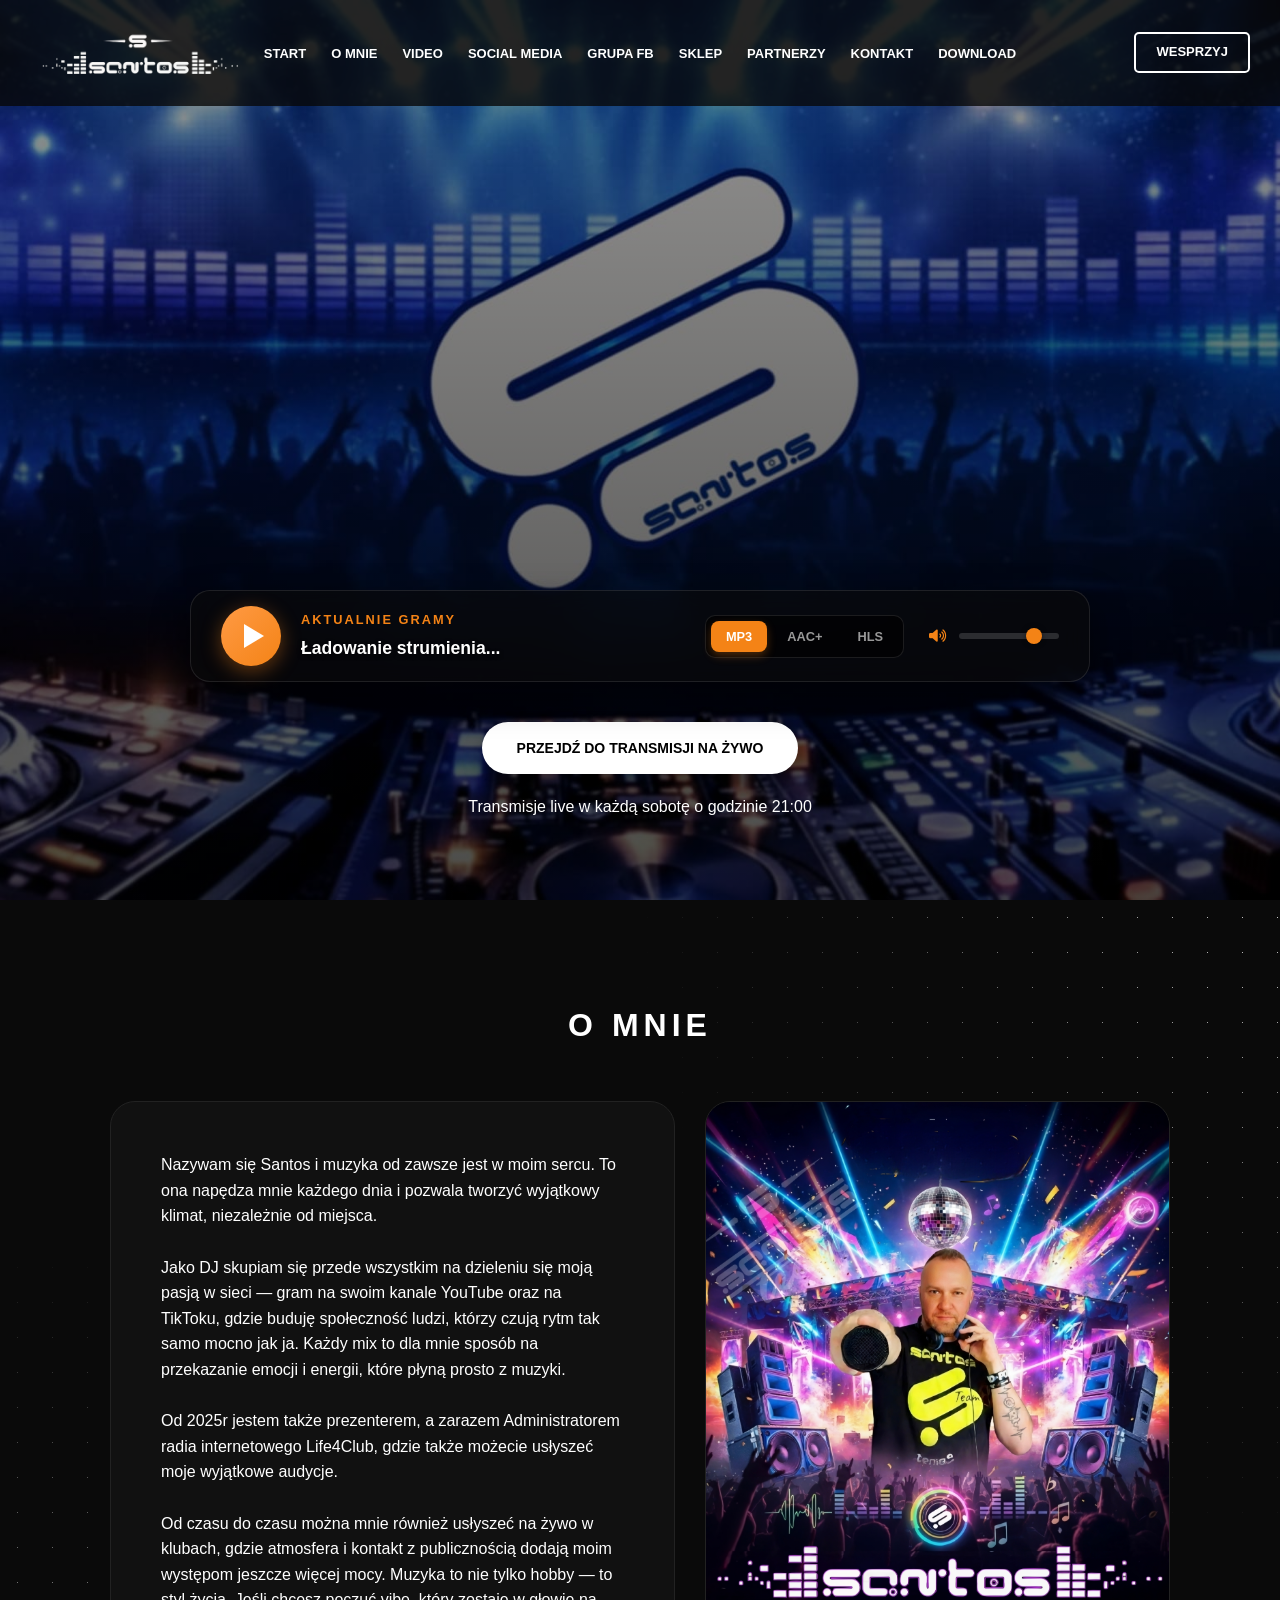
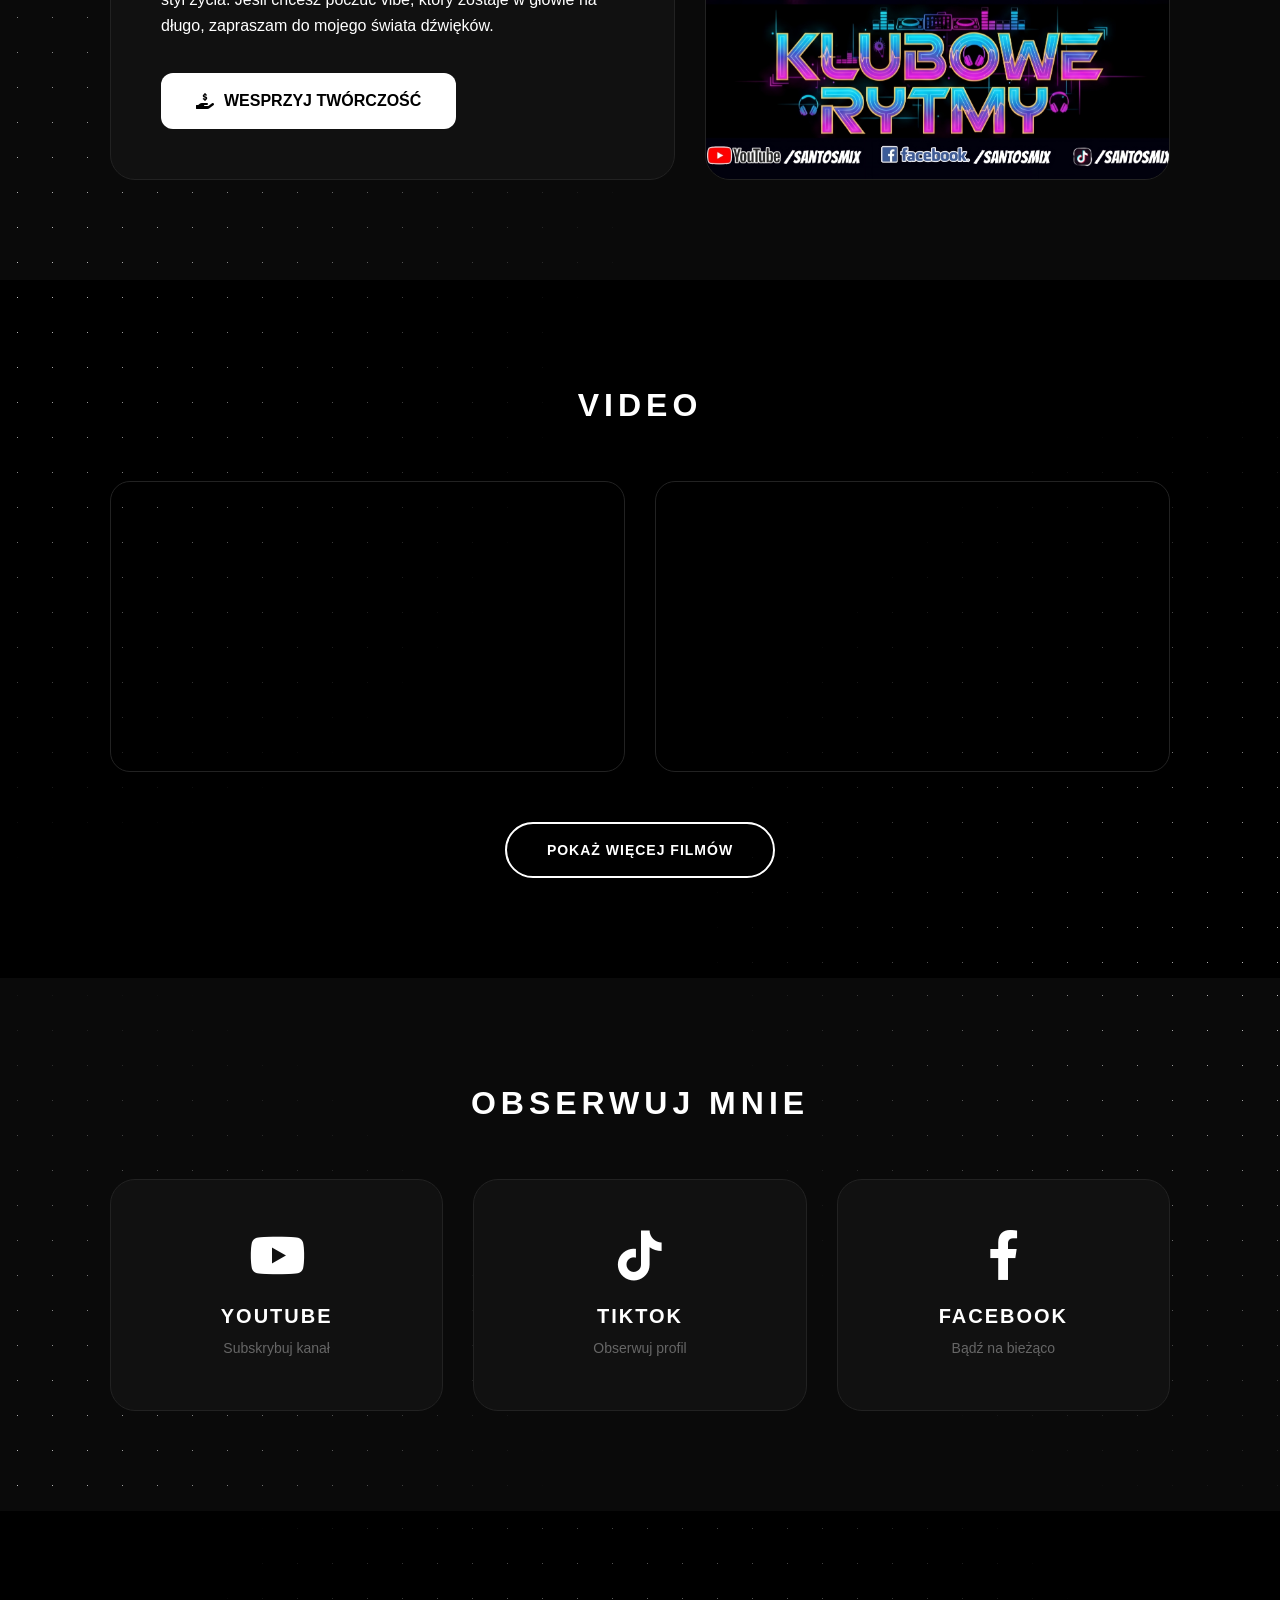
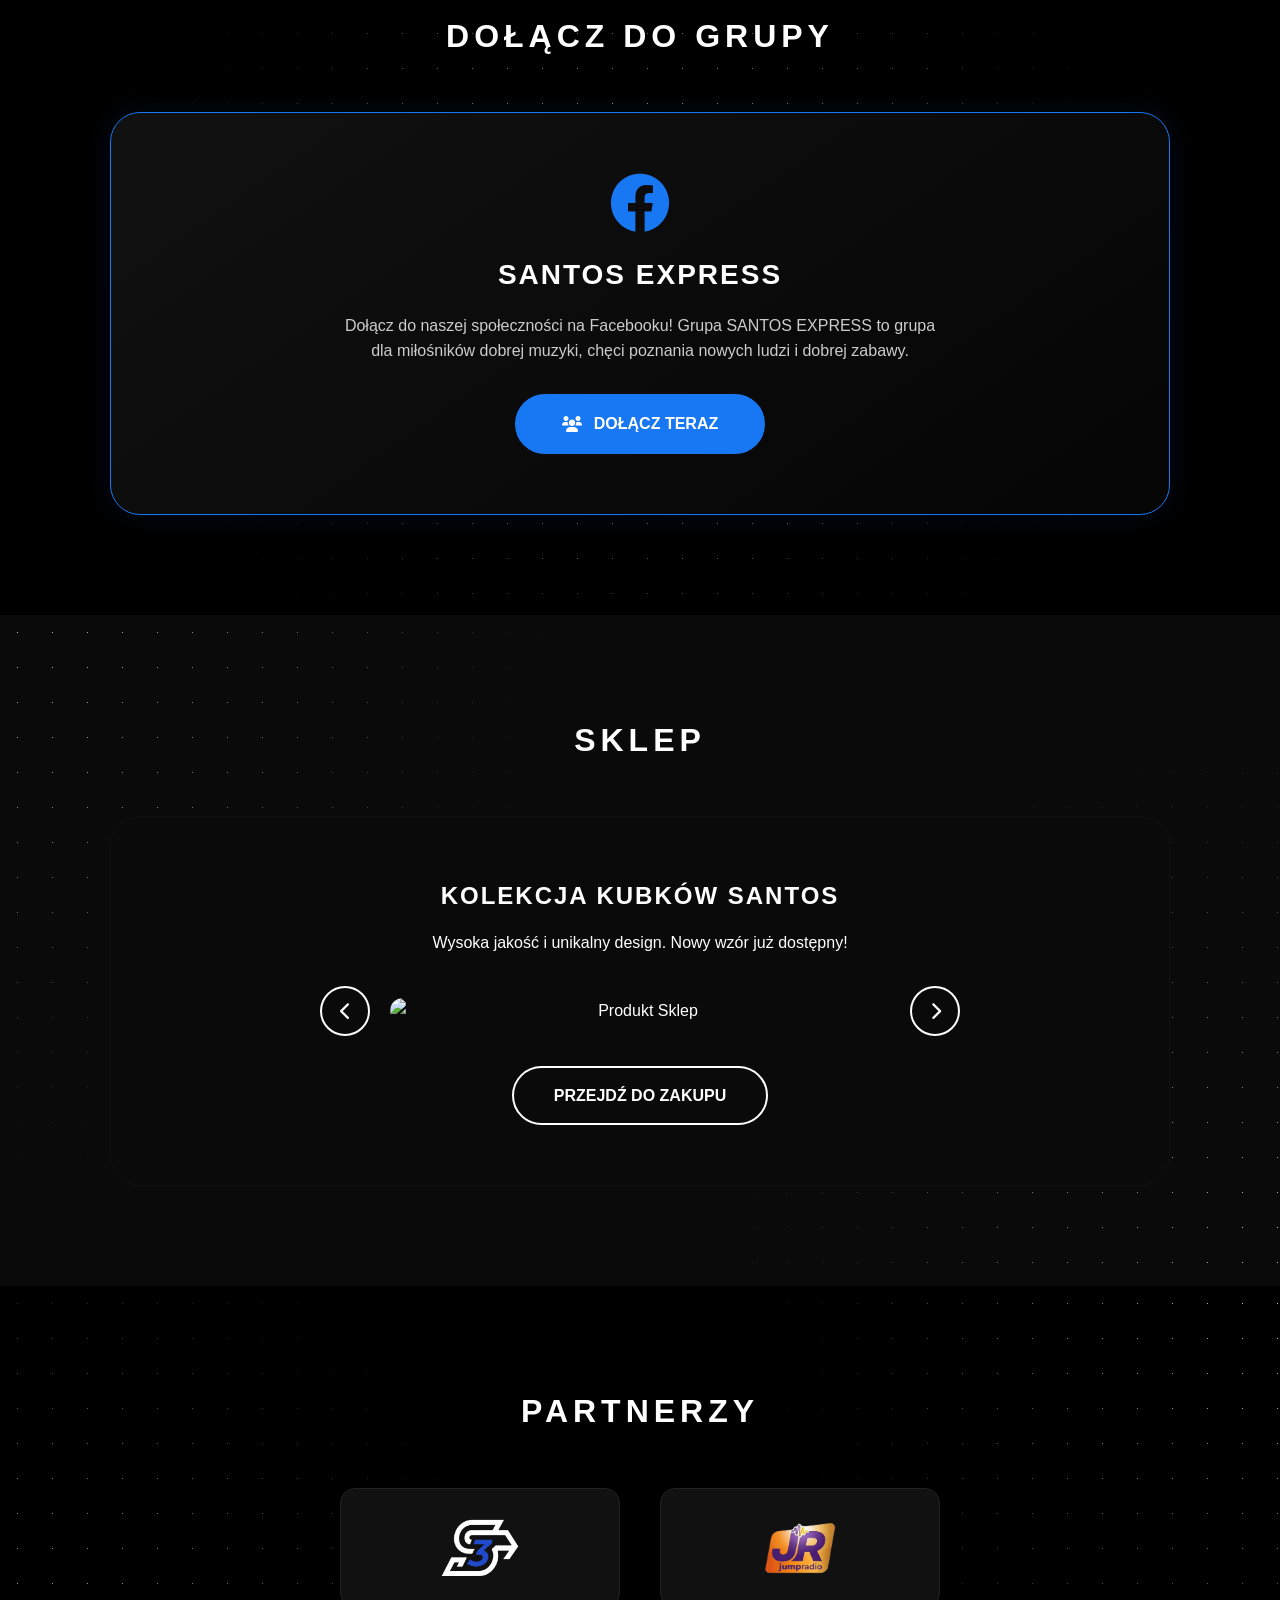
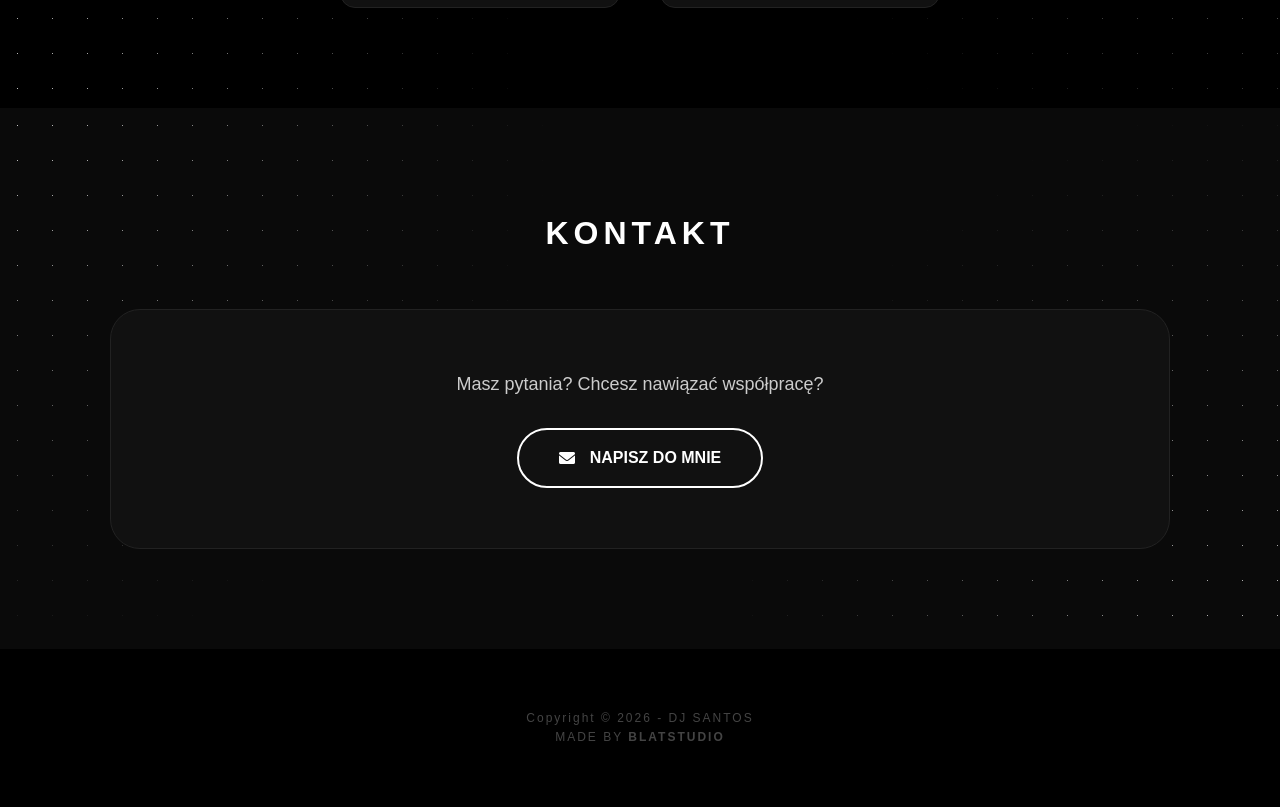
==== commit ec6122ed: "Update index.html" ====
--- a/index.html
+++ b/index.html
@@ -102,8 +102,8 @@
                 <div class="about-box text-container">
                     <div class="text-content-wrapper">
                         <p>Nazywam się Santos i muzyka od zawsze jest w moim sercu. To ona napędza mnie każdego dnia i pozwala tworzyć wyjątkowy klimat, niezależnie od miejsca.
-                            <br><br>Jako DJ skupiam się przede wszystkim na dzieleniu się moją pasją w sieci — gram sDownloadna swoim kanale YouTube oraz na TikToku, gdzie buduję społeczność ludzi, którzy czują rytm tak samo mocno jak ja. Każdy mix to dla mnie sposób na przekazanie emocji i energii, które płyną prosto z muzyki.
-                            <br><br>Od 2026r jestem także prezenterem, a zarazem Administratorem radia internetowego JUMP RADIO, gdzie także możecie usłyszeć moje wyjątkowe audycje.
+                            <br><br>Jako DJ skupiam się przede wszystkim na dzieleniu się moją pasją w sieci — gram na swoim kanale YouTube oraz na TikToku, gdzie buduję społeczność ludzi, którzy czują rytm tak samo mocno jak ja. Każdy mix to dla mnie sposób na przekazanie emocji i energii, które płyną prosto z muzyki.
+                            <br><br>Od 2025r jestem także prezenterem, a zarazem Administratorem radia internetowego Life4Club, gdzie także możecie usłyszeć moje wyjątkowe audycje.
                             <br><br>Od czasu do czasu można mnie również usłyszeć na żywo w klubach, gdzie atmosfera i kontakt z publicznością dodają moim występom jeszcze więcej mocy. Muzyka to nie tylko hobby — to styl życia. Jeśli chcesz poczuć vibe, który zostaje w głowie na długo, zapraszam do mojego świata dźwięków.
                         </p>
                         <a href="https://www.paymedia.pl/santos" class="btn-donate-box" target="_blank">
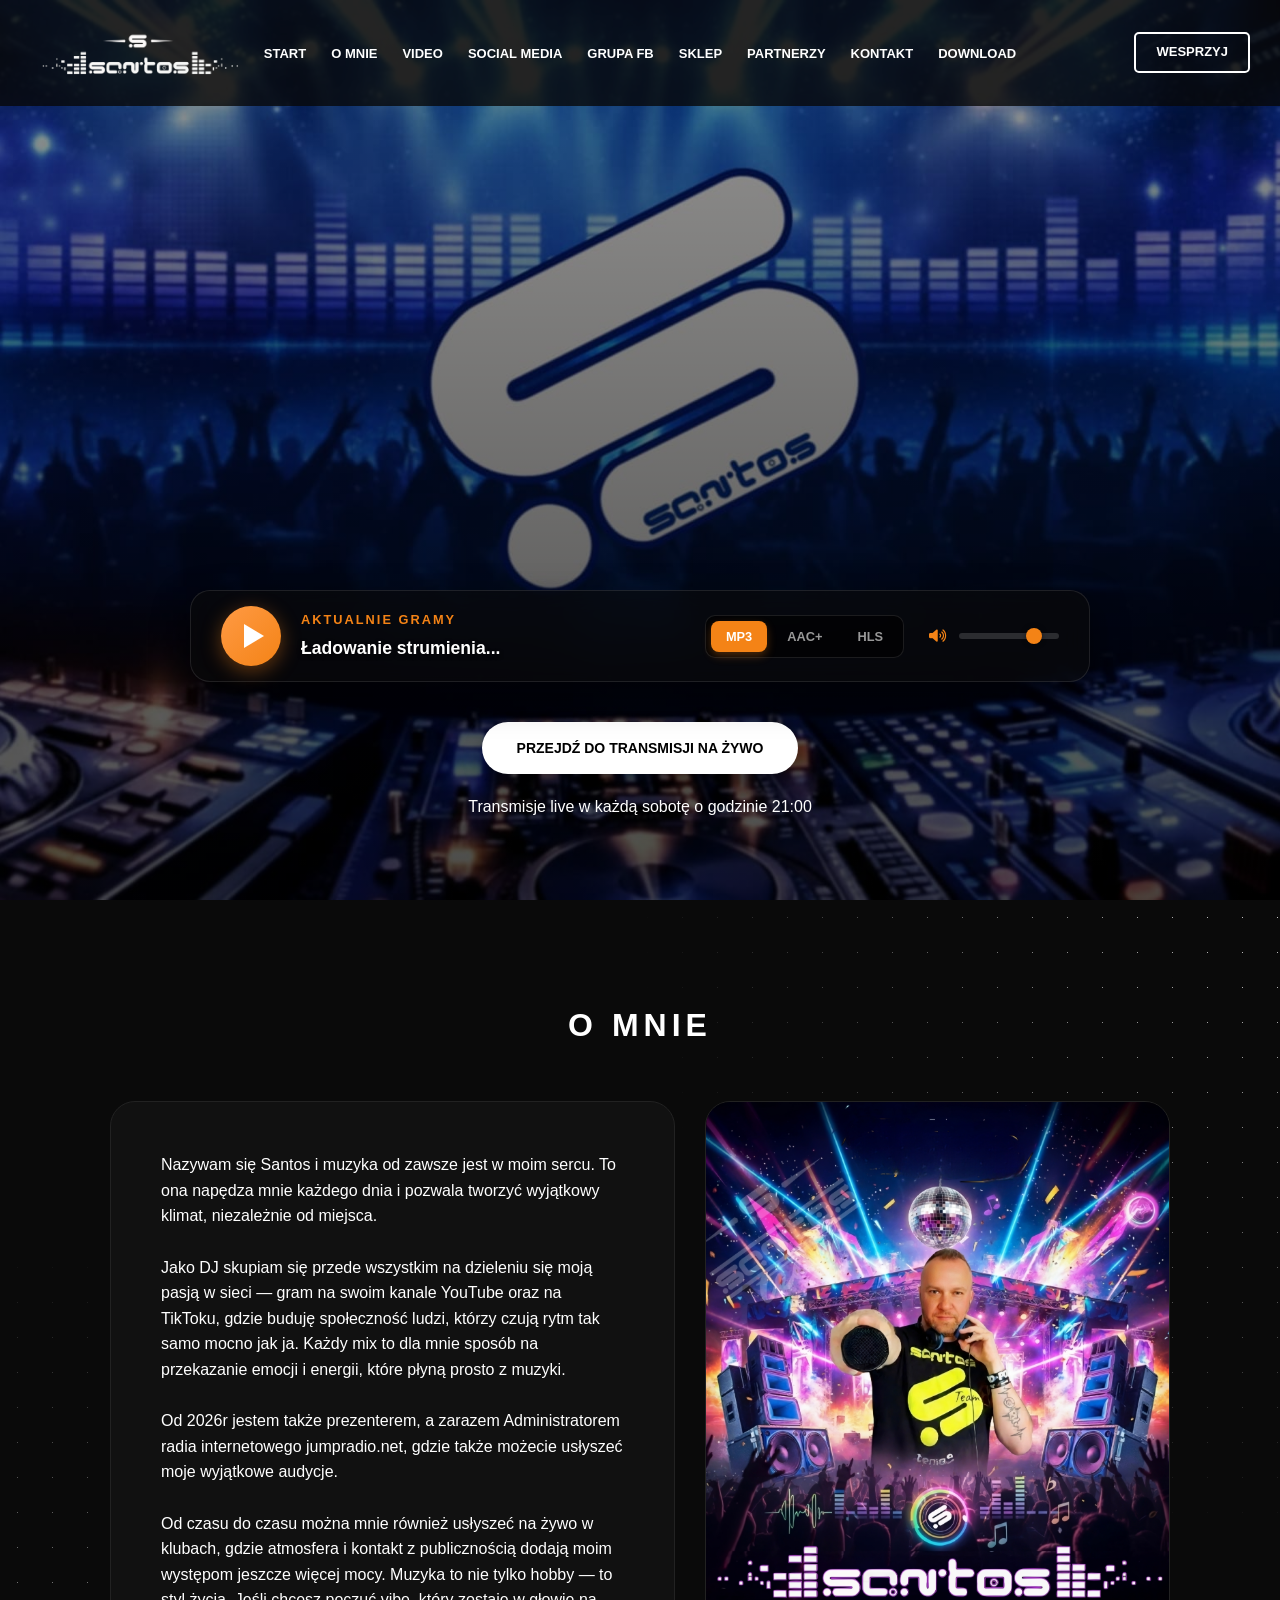
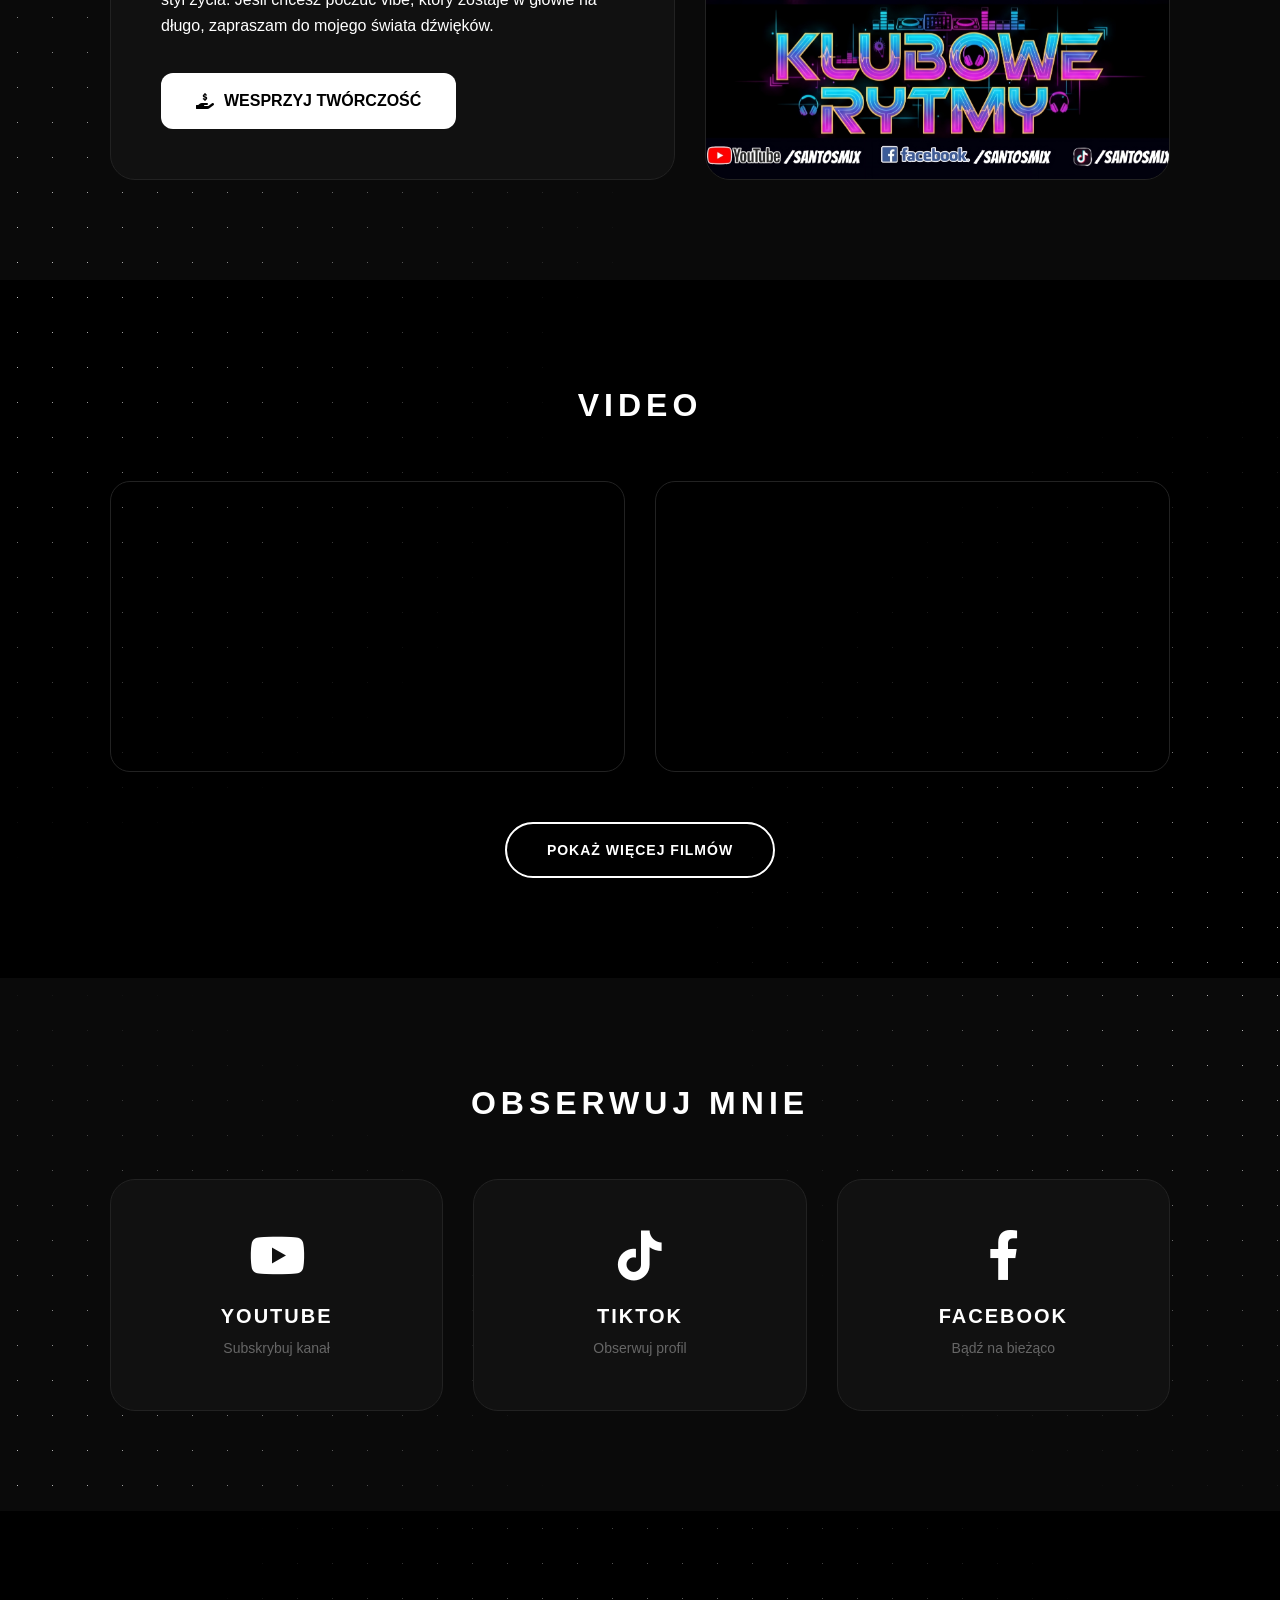
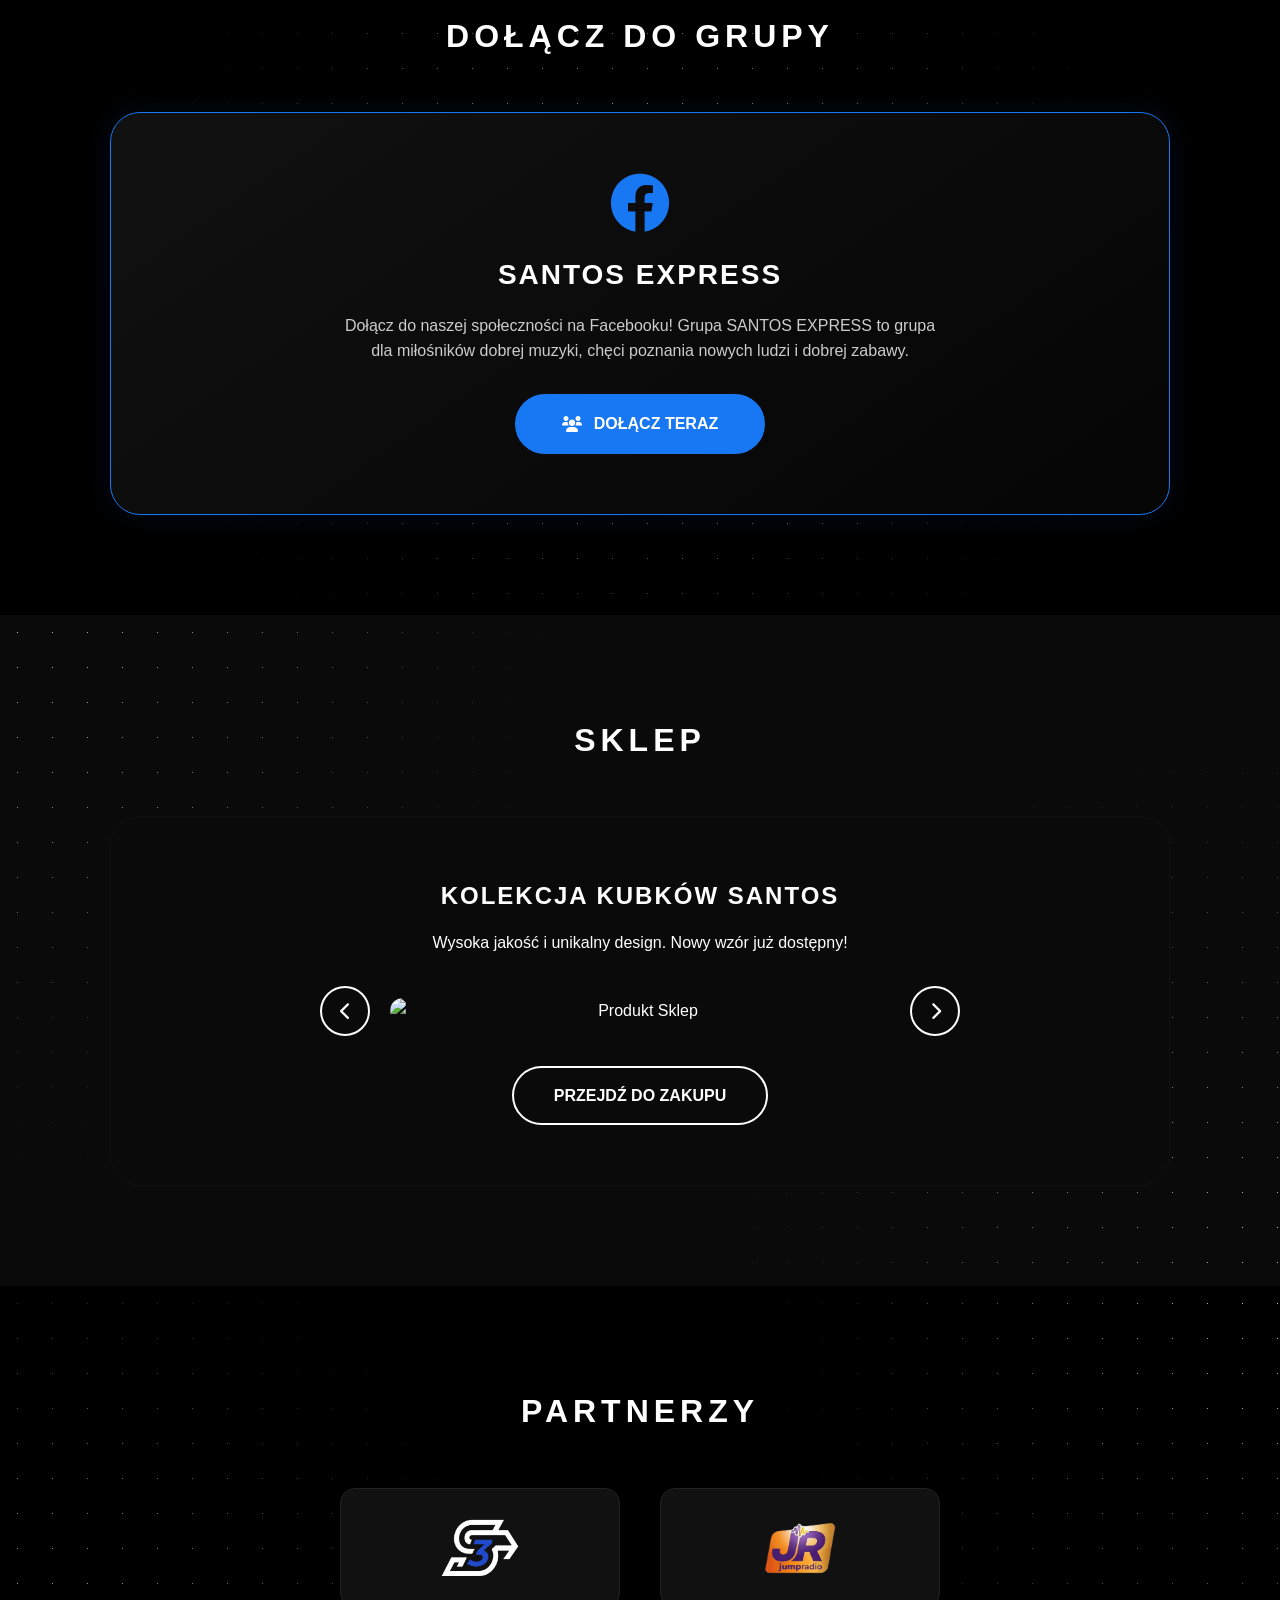
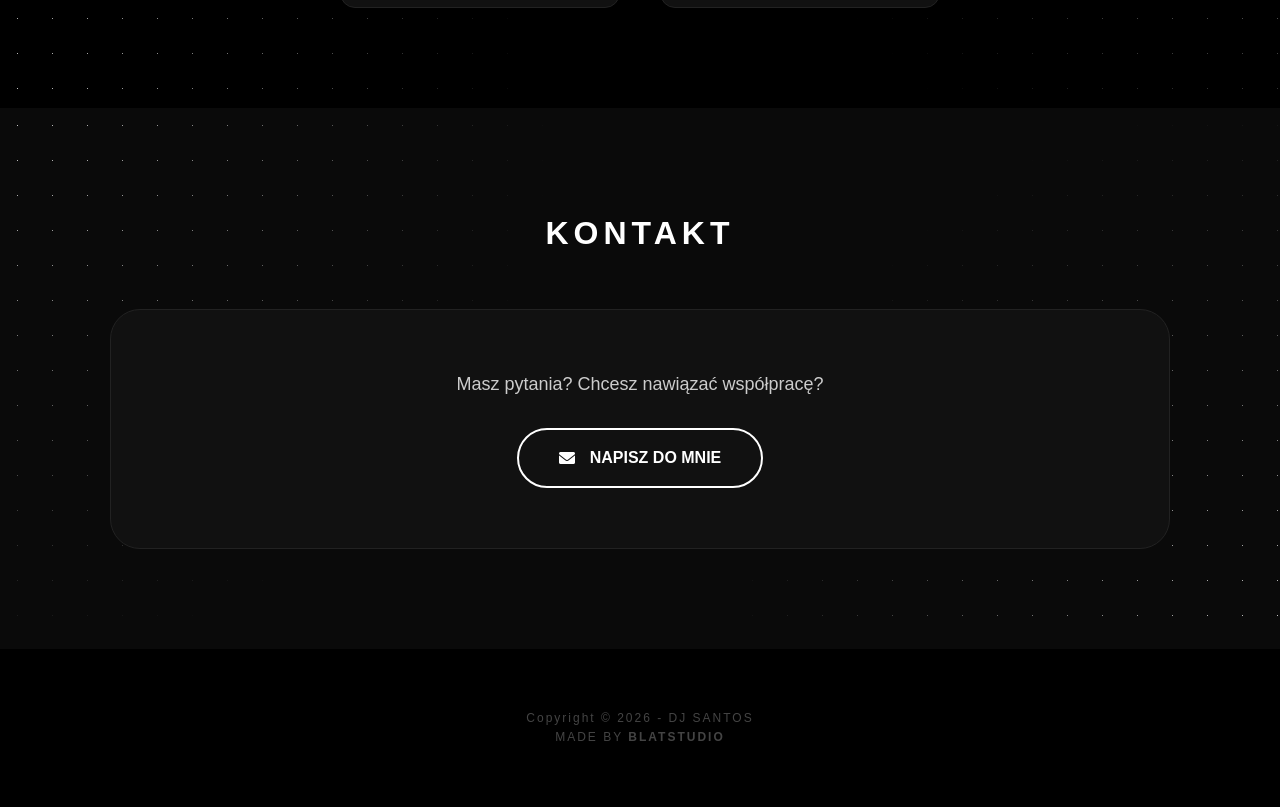
==== commit 3c9dfcbb: "Update index.html" ====
--- a/index.html
+++ b/index.html
@@ -103,7 +103,7 @@
                     <div class="text-content-wrapper">
                         <p>Nazywam się Santos i muzyka od zawsze jest w moim sercu. To ona napędza mnie każdego dnia i pozwala tworzyć wyjątkowy klimat, niezależnie od miejsca.
                             <br><br>Jako DJ skupiam się przede wszystkim na dzieleniu się moją pasją w sieci — gram na swoim kanale YouTube oraz na TikToku, gdzie buduję społeczność ludzi, którzy czują rytm tak samo mocno jak ja. Każdy mix to dla mnie sposób na przekazanie emocji i energii, które płyną prosto z muzyki.
-                            <br><br>Od 2025r jestem także prezenterem, a zarazem Administratorem radia internetowego Life4Club, gdzie także możecie usłyszeć moje wyjątkowe audycje.
+                            <br><br>Od 2026r jestem także prezenterem, a zarazem Administratorem radia internetowego jumpradio.net, gdzie także możecie usłyszeć moje wyjątkowe audycje.
                             <br><br>Od czasu do czasu można mnie również usłyszeć na żywo w klubach, gdzie atmosfera i kontakt z publicznością dodają moim występom jeszcze więcej mocy. Muzyka to nie tylko hobby — to styl życia. Jeśli chcesz poczuć vibe, który zostaje w głowie na długo, zapraszam do mojego świata dźwięków.
                         </p>
                         <a href="https://www.paymedia.pl/santos" class="btn-donate-box" target="_blank">
